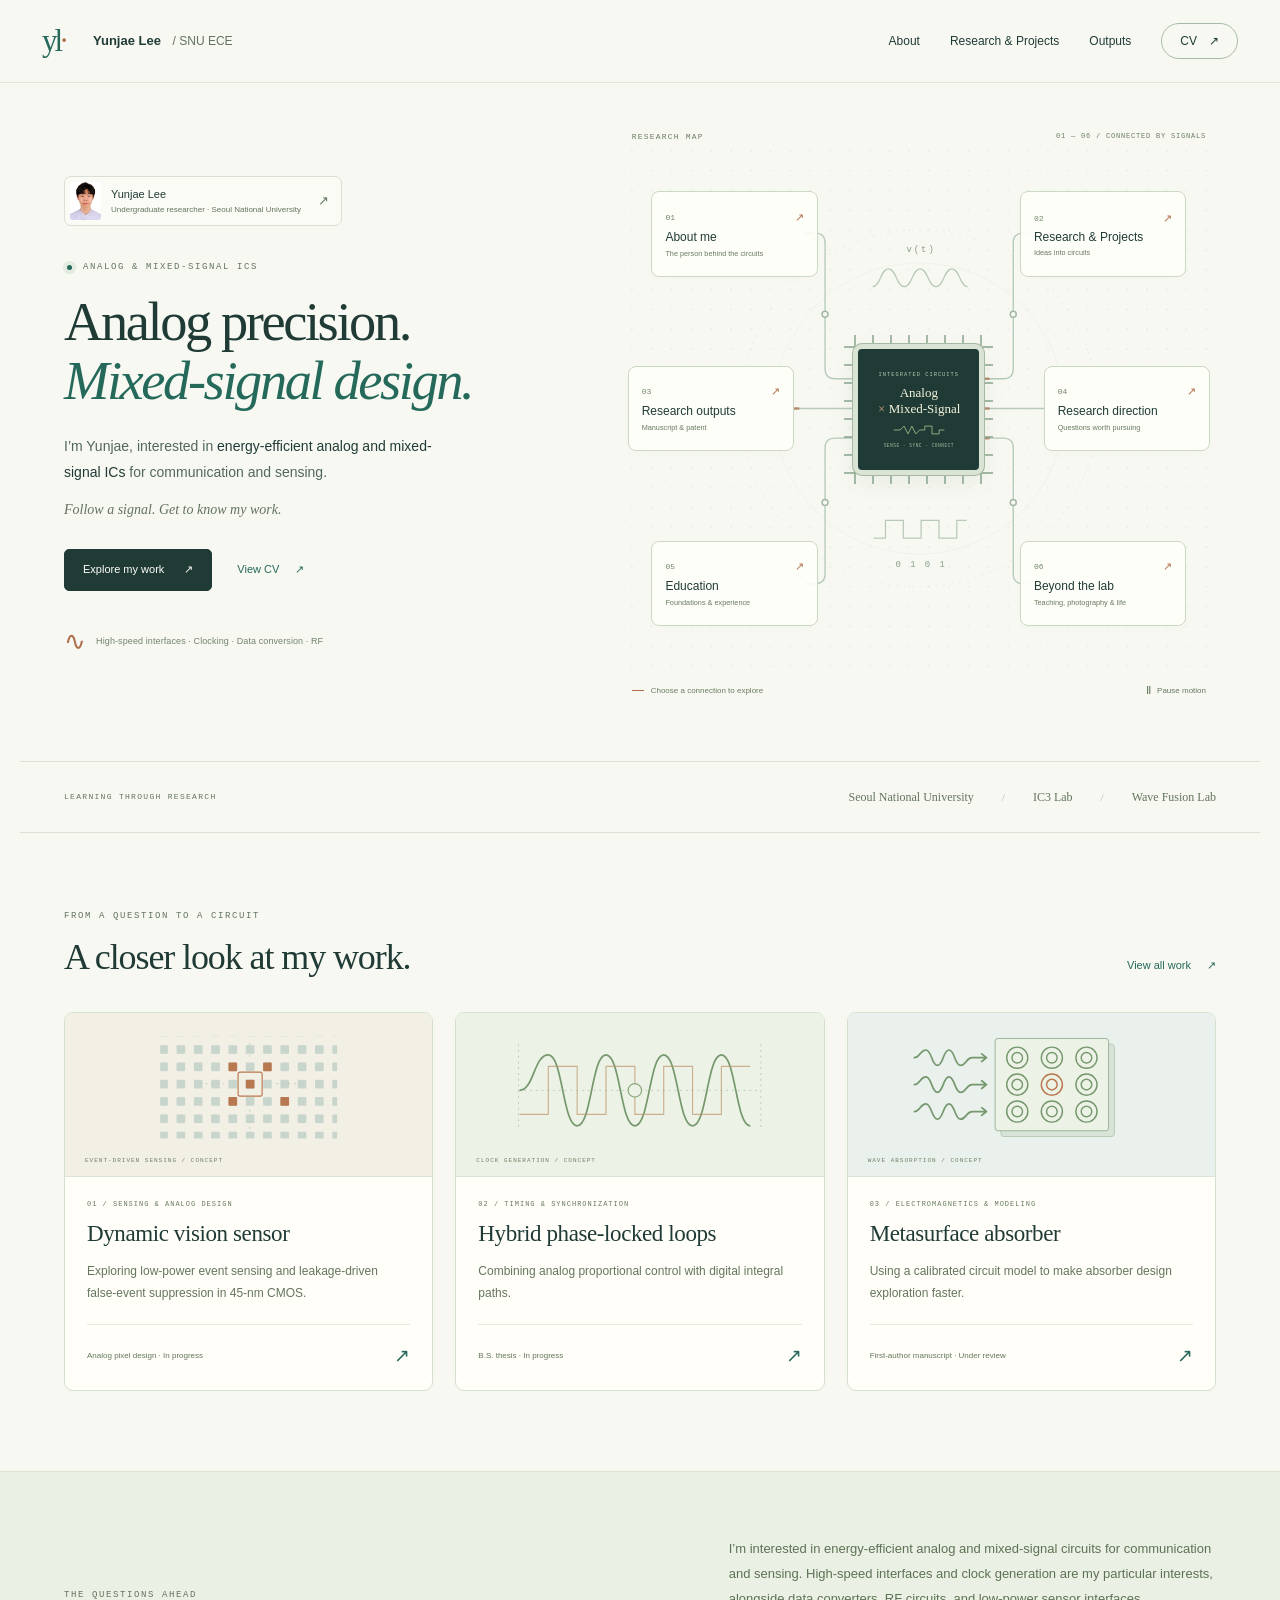
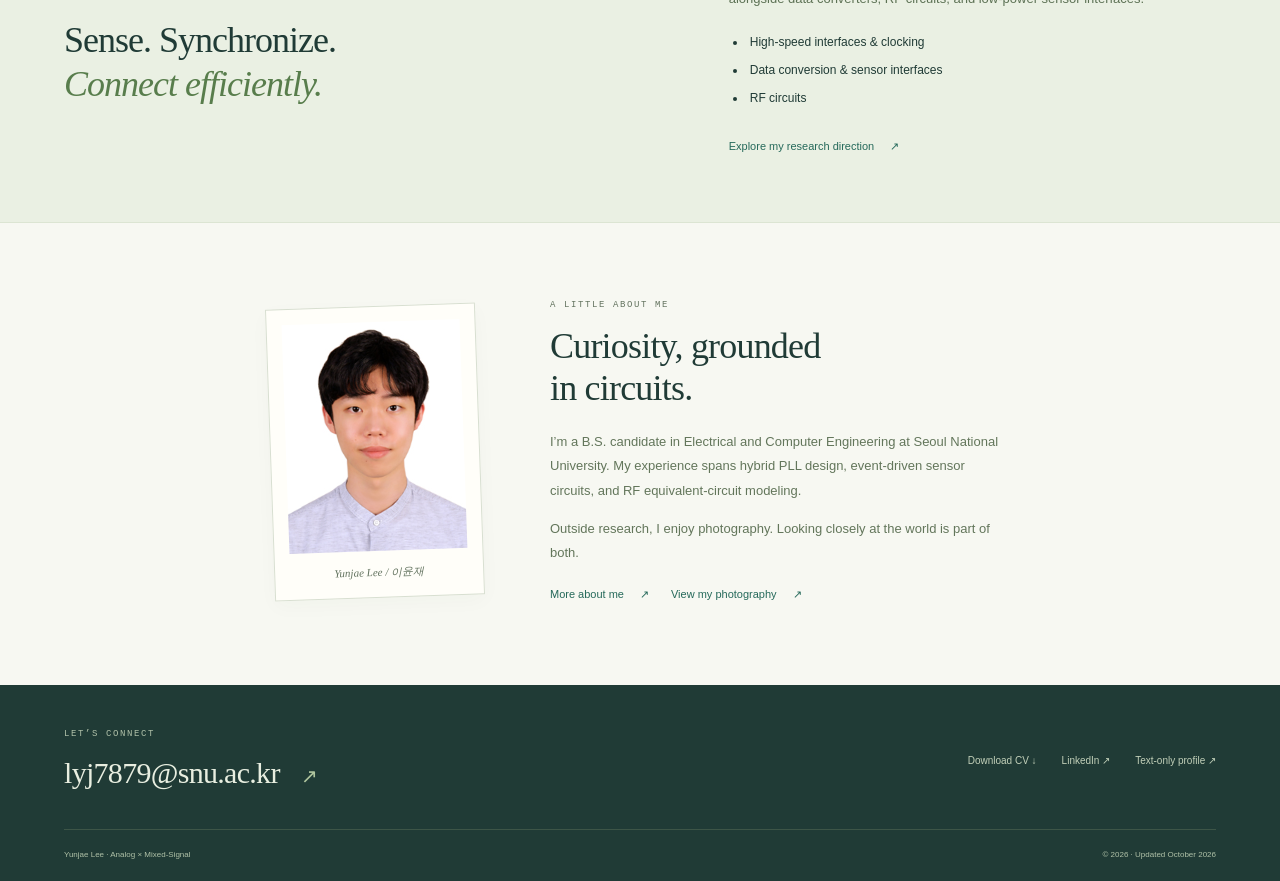
==== index.html @ c76710f8 "Add files via upload" ====
<!doctype html>
<html lang="en"><head><meta charset="utf-8"><meta name="viewport" content="width=device-width, initial-scale=1"><meta name="theme-color" content="#f7f8f2"><meta name="color-scheme" content="light"><title>Yunjae Lee — Analog × Mixed-Signal</title><meta name="description" content="Yunjae Lee, an ECE undergraduate at Seoul National University, is interested in energy-efficient analog and mixed-signal ICs for communication and sensing, with experience in hybrid PLL design, event-driven sensors, and RF modeling."><meta property="og:type" content="website"><meta property="og:title" content="Yunjae Lee — Analog × Mixed-Signal"><meta property="og:description" content="Energy-efficient analog and mixed-signal ICs for communication and sensing. Clocking, high-speed interfaces, data conversion, and RF circuits."><meta property="og:url" content="https://yunjaelee1.github.io/"><meta property="og:image" content="https://yunjaelee1.github.io/assets/yunjae-lee.jpg"><meta property="og:image:alt" content="Portrait of Yunjae Lee"><link rel="icon" href="assets/favicon.svg" type="image/svg+xml"><link rel="stylesheet" href="styles.css"><script src="script.js" defer></script><link rel="stylesheet" href="photography.css"><script src="photography.js" defer></script><link rel="stylesheet" href="research-figures.css"><script src="research-figures.js" defer></script><link rel="canonical" href="https://yunjaelee1.github.io/"></head>
<body><a class="skip-link" href="#main">Skip to content</a><header class="site-header"><div class="header-inner"><a class="identity" href="./" aria-label="Yunjae Lee, homepage"><span class="identity-mark">yl<span>·</span></span><span>Yunjae Lee <span class="identity-affiliation">/ SNU ECE</span></span></a><nav aria-label="Main navigation"><a href="profile.html#about" data-route="about">About</a><a href="profile.html#research" data-route="research" aria-label="Research and Projects"><span class="research-nav-long">Research &amp; Projects</span><span class="research-nav-short" aria-hidden="true">Research</span></a><a href="profile.html#outputs" data-route="outputs">Outputs</a><a class="nav-cv" href="assets/Yunjae_Lee_CV.pdf" target="_blank" rel="noopener">CV <span aria-hidden="true">↗</span></a></nav></div></header>
<main id="main"><section class="hero shell" aria-labelledby="hero-title"><div class="hero-copy"><a class="profile-pill" href="profile.html#about" data-route="about"><img src="assets/yunjae-lee.jpg" alt="" width="34" height="40"><span>Yunjae Lee<span class="pill-subtitle">Undergraduate researcher · Seoul National University</span></span><span class="pill-arrow" aria-hidden="true">↗</span></a><p class="eyebrow"><span class="signal-dot" aria-hidden="true"></span> Analog &amp; Mixed-Signal ICs</p><h1 id="hero-title">Analog precision.<br><em>Mixed-signal design.</em></h1><p class="hero-description">I’m Yunjae, interested in <strong>energy-efficient analog and mixed-signal ICs</strong> for communication and sensing.</p><p class="hero-invitation">Follow a signal. Get to know my work.</p><div class="hero-actions"><a class="button button-primary" href="profile.html#research" data-route="research">Explore my work <span aria-hidden="true">↗</span></a><a class="quiet-link" href="assets/Yunjae_Lee_CV.pdf" target="_blank" rel="noopener">View CV <span aria-hidden="true">↗</span></a></div><div class="hero-footnote"><span class="mini-wave" aria-hidden="true">∿</span><span>High-speed interfaces · Clocking · Data conversion · RF</span></div></div>
<div class="map-column"><div class="map-label"><span>RESEARCH MAP</span><span>01 — 06 / CONNECTED BY SIGNALS</span></div><nav class="signal-map" aria-label="Explore six aspects of my work"><svg class="circuit-traces" viewBox="0 0 600 540" fill="none" aria-hidden="true"><defs><pattern id="dot-grid" width="20" height="20" patternUnits="userSpaceOnUse"><circle cx="10" cy="10" r=".7" fill="#799e91" opacity=".27"/></pattern></defs><rect width="600" height="540" fill="url(#dot-grid)"/><circle class="map-ring" cx="300" cy="270" r="180"/><circle class="map-ring inner-ring" cx="300" cy="270" r="147"/><g class="trace-bases"><path data-trace="about" d="M235 240H215Q205 240 205 230V103Q205 93 195 93H186"/><path data-trace="research" d="M365 240H385Q395 240 395 230V103Q395 93 405 93H414"/><path data-trace="outputs" d="M235 270H173"/><path data-trace="direction" d="M365 270H427"/><path data-trace="education" d="M235 300H215Q205 300 205 310V437Q205 447 195 447H186"/><path data-trace="beyond" d="M365 300H385Q395 300 395 310V437Q395 447 405 447H414"/></g><g class="moving-signals"><path style="--delay:0s" d="M186 93H195Q205 93 205 103V230Q205 240 215 240H235"/><path style="--delay:-1.8s" d="M365 240H385Q395 240 395 230V103Q395 93 405 93H414"/><path style="--delay:-.7s" d="M173 270H235"/><path style="--delay:-2.3s" d="M365 270H427"/><path style="--delay:-3.1s" d="M186 447H195Q205 447 205 437V310Q205 300 215 300H235"/><path style="--delay:-1.2s" d="M365 300H385Q395 300 395 310V437Q395 447 405 447H414"/></g><g class="connection-dots"><circle cx="205" cy="175" r="3"/><circle cx="395" cy="175" r="3"/><circle cx="205" cy="365" r="3"/><circle cx="395" cy="365" r="3"/></g><g class="wave-details"><path d="M253 147C261 147 261 129 269 129S277 147 285 147S293 129 301 129S309 147 317 147S325 129 333 129S341 147 349 147"/><path d="M254 401H266V383H284V401H302V383H320V401H338V383H348"/></g><text class="trace-annotation" x="302" y="112" text-anchor="middle">v(t)</text><text class="trace-annotation" x="302" y="430" text-anchor="middle">0 1 0 1</text></svg><div class="chip" aria-hidden="true"><div class="chip-inner"><span class="chip-small">INTEGRATED CIRCUITS</span><span class="chip-title">Analog<br><i>×</i> Mixed-Signal</span><svg viewBox="0 0 80 16"><path d="M1 8H11L17 2L23 14L29 2L35 14L41 8H49V2H60V14H71V8H79"/></svg><span class="chip-caption">SENSE · SYNC · CONNECT</span></div></div>
<a class="map-node node-about" href="profile.html#about" data-route="about"><span class="node-top"><span>01</span><span aria-hidden="true">↗</span></span><strong>About me</strong><span class="node-description">The person behind the circuits</span></a><a class="map-node node-research" href="profile.html#research" data-route="research"><span class="node-top"><span>02</span><span aria-hidden="true">↗</span></span><strong>Research &amp; Projects</strong><span class="node-description">Ideas into circuits</span></a><a class="map-node node-outputs" href="profile.html#outputs" data-route="outputs"><span class="node-top"><span>03</span><span aria-hidden="true">↗</span></span><strong>Research outputs</strong><span class="node-description">Manuscript &amp; patent</span></a><a class="map-node node-direction" href="profile.html#interests" data-route="direction"><span class="node-top"><span>04</span><span aria-hidden="true">↗</span></span><strong>Research direction</strong><span class="node-description">Questions worth pursuing</span></a><a class="map-node node-education" href="profile.html#background" data-route="education"><span class="node-top"><span>05</span><span aria-hidden="true">↗</span></span><strong>Education</strong><span class="node-description">Foundations &amp; experience</span></a><a class="map-node node-beyond" href="profile.html#photography" data-route="beyond"><span class="node-top"><span>06</span><span aria-hidden="true">↗</span></span><strong>Beyond the lab</strong><span class="node-description">Teaching, photography &amp; life</span></a></nav><div class="map-footer"><span><span class="connection-key" aria-hidden="true"></span> Choose a connection to explore</span><button id="motion-toggle" type="button" aria-pressed="false"><span class="motion-icon" aria-hidden="true">Ⅱ</span><span class="motion-label">Pause motion</span></button></div></div></section>
<div class="journey-strip shell"><span class="eyebrow">Learning through research</span><div><span>Seoul National University</span><span class="journey-divider" aria-hidden="true">/</span><span>IC3 Lab</span><span class="journey-divider" aria-hidden="true">/</span><span>Wave Fusion Lab</span></div></div><section class="work-section shell" id="selected-work" aria-labelledby="work-title"><div class="section-top"><div><p class="eyebrow">From a question to a circuit</p><h2 id="work-title">A closer look at my work.</h2></div><a class="quiet-link" href="profile.html#research" data-route="research">View all work <span aria-hidden="true">↗</span></a></div><div class="project-grid"><a class="project-card card-dvs" href="dvs.html" data-route="dvs"><div class="project-art" aria-hidden="true"><svg viewBox="0 0 300 130"><defs><pattern id="pixel-grid" width="18" height="18" patternUnits="userSpaceOnUse"><rect x="3" y="3" width="9" height="9" rx="1" fill="#c8d5cc"/></pattern></defs><rect x="58" y="12" width="184" height="106" fill="url(#pixel-grid)"/><g fill="#b87850"><rect x="129" y="39" width="9" height="9" rx="1"/><rect x="147" y="57" width="9" height="9" rx="1"/><rect x="129" y="75" width="9" height="9" rx="1"/><rect x="165" y="39" width="9" height="9" rx="1"/><rect x="183" y="75" width="9" height="9" rx="1"/></g><rect x="139" y="49" width="25" height="25" rx="2" class="pixel-highlight"/><path class="art-guide" d="M151 19V35M151 88V110M99 61H124M179 61H209"/></svg><span class="art-caption">EVENT-DRIVEN SENSING / CONCEPT</span></div><div class="project-content"><p class="project-category">01 / Sensing &amp; analog design</p><h3>Dynamic vision sensor</h3><p>Exploring low-power event sensing and leakage-driven false-event suppression in 45-nm CMOS.</p><div class="project-bottom"><span>Analog pixel design · In progress</span><span class="project-arrow" aria-hidden="true">↗</span></div></div></a><a class="project-card card-pll" href="pll.html" data-route="pll"><div class="project-art" aria-hidden="true"><svg viewBox="0 0 300 130"><path class="art-guide" d="M24 68H276M24 20V110M276 20V110"/><path class="art-wave" d="M25 68C40 68 40 31 55 31S70 105 85 105S100 31 115 31S130 105 145 105S160 31 175 31S190 105 205 105S220 31 235 31S250 105 265 105"/><path class="art-digital" d="M25 93H55V43H85V93H115V43H145V93H175V43H205V93H235V43H265"/><circle cx="145" cy="68" r="7" class="art-dot"/></svg><span class="art-caption">CLOCK GENERATION / CONCEPT</span></div><div class="project-content"><p class="project-category">02 / Timing &amp; synchronization</p><h3>Hybrid phase-locked loops</h3><p>Combining analog proportional control with digital integral paths.</p><div class="project-bottom"><span>B.S. thesis · In progress</span><span class="project-arrow" aria-hidden="true">↗</span></div></div></a><a class="project-card card-rf" href="absorber.html" data-route="absorber"><div class="project-art" aria-hidden="true"><svg viewBox="0 0 300 130" focusable="false">
  <rect x="118" y="20" width="118" height="96" rx="3" fill="#d9e4d9" stroke="#b5c8b4"/>
  <rect x="112" y="14" width="118" height="96" rx="3" fill="#edf2e6" stroke="#99b298"/>
  <g fill="none" stroke="#76986e" stroke-width="1.5">
    <g><circle cx="135" cy="34" r="11"/><circle cx="135" cy="34" r="5.5"/></g>
    <g><circle cx="171" cy="34" r="11"/><circle cx="171" cy="34" r="5.5"/></g>
    <g><circle cx="207" cy="34" r="11"/><circle cx="207" cy="34" r="5.5"/></g>
    <g><circle cx="135" cy="62" r="11"/><circle cx="135" cy="62" r="5.5"/></g>
    <g stroke="#b87850"><circle cx="171" cy="62" r="11"/><circle cx="171" cy="62" r="5.5"/></g>
    <g><circle cx="207" cy="62" r="11"/><circle cx="207" cy="62" r="5.5"/></g>
    <g><circle cx="135" cy="90" r="11"/><circle cx="135" cy="90" r="5.5"/></g>
    <g><circle cx="171" cy="90" r="11"/><circle cx="171" cy="90" r="5.5"/></g>
    <g><circle cx="207" cy="90" r="11"/><circle cx="207" cy="90" r="5.5"/></g>
  </g>
  <g fill="none" stroke="#76986e" stroke-width="1.8" stroke-linecap="round" stroke-linejoin="round">
    <path d="M28 34C34 34 34 26 40 26S46 42 52 42S58 26 64 26S70 42 76 42S82 34 88 34H103M98 30L103 34L98 38"/>
    <path d="M28 62C34 62 34 54 40 54S46 70 52 70S58 54 64 54S70 70 76 70S82 62 88 62H103M98 58L103 62L98 66"/>
    <path d="M28 90C34 90 34 82 40 82S46 98 52 98S58 82 64 82S70 98 76 98S82 90 88 90H103M98 86L103 90L98 94"/>
  </g>
</svg><span class="art-caption">WAVE ABSORPTION / CONCEPT</span></div><div class="project-content"><p class="project-category">03 / Electromagnetics &amp; modeling</p><h3>Metasurface absorber</h3><p>Using a calibrated circuit model to make absorber design exploration faster.</p><div class="project-bottom"><span>First-author manuscript · Under review</span><span class="project-arrow" aria-hidden="true">↗</span></div></div></a></div></section><section class="direction-section" aria-labelledby="direction-heading"><div class="shell direction-layout"><div><p class="eyebrow">The questions ahead</p><h2 id="direction-heading">Sense. Synchronize.<br><em>Connect efficiently.</em></h2></div><div class="direction-copy"><p>I’m interested in energy-efficient analog and mixed-signal circuits for communication and sensing. High-speed interfaces and clock generation are my particular interests, alongside data converters, RF circuits, and low-power sensor interfaces.</p><ul class="interest-themes"><li>High-speed interfaces &amp; clocking</li><li>Data conversion &amp; sensor interfaces</li><li>RF circuits</li></ul><a class="quiet-link" href="profile.html#interests" data-route="direction">Explore my research direction <span aria-hidden="true">↗</span></a></div></div></section>
<section class="about-preview shell" aria-labelledby="about-preview-heading"><div class="portrait-frame"><img src="assets/yunjae-lee.jpg" alt="Yunjae Lee" width="234" height="301" loading="lazy"><span>Yunjae Lee / 이윤재</span></div><div class="about-preview-copy"><p class="eyebrow">A little about me</p><h2 id="about-preview-heading">Curiosity, grounded<br>in circuits.</h2><p>I’m a B.S. candidate in Electrical and Computer Engineering at Seoul National University. My experience spans hybrid PLL design, event-driven sensor circuits, and RF equivalent-circuit modeling.</p><p>Outside research, I enjoy photography. Looking closely at the world is part of both.</p><a class="quiet-link" href="profile.html#about" data-route="about">More about me <span aria-hidden="true">↗</span></a><a class="quiet-link photography-invitation" href="profile.html#photography" data-route="beyond">View my photography <span aria-hidden="true">↗</span></a></div></section></main>
<footer class="site-footer"><div class="shell"><div class="footer-top"><div><p class="eyebrow">Let’s connect</p><a class="contact-email" href="mailto:lyj7879@snu.ac.kr">lyj7879@snu.ac.kr <span aria-hidden="true">↗</span></a></div><div class="footer-links"><a href="assets/Yunjae_Lee_CV.pdf" download="Yunjae_Lee_CV.pdf">Download CV ↓</a><a href="https://www.linkedin.com/in/yunjae-lee-6356b92a6" target="_blank" rel="noopener noreferrer">LinkedIn ↗</a><a href="profile.html">Text-only profile ↗</a></div></div><div class="footer-bottom"><span>Yunjae Lee · Analog × Mixed-Signal</span><span>© 2026 · Updated October 2026</span></div></div></footer>
<dialog id="detail-dialog" aria-labelledby="detail-title"><div class="dialog-topbar"><div class="dialog-navigation"><button type="button" class="back-to-previous" id="back-to-previous" hidden>← Back to previous view</button><button type="button" class="back-to-map" id="back-to-map">↖ &nbsp; Back to the signal map</button></div><button class="close-dialog" id="close-dialog" type="button" aria-label="Close details">×</button></div><div class="dialog-scroll"><div class="dialog-heading"><p id="detail-eyebrow" class="eyebrow"></p><h2 id="detail-title"></h2></div><div id="detail-body"></div><div class="dialog-bottom"><span>KEEP EXPLORING</span><a href="profile.html#about" data-route="about">About</a><a href="profile.html#research" data-route="research">Research &amp; Projects</a><a href="profile.html#outputs" data-route="outputs">Outputs</a><a href="assets/Yunjae_Lee_CV.pdf" target="_blank" rel="noopener">CV ↗</a></div></div></dialog>
<template id="content-about" data-title="The person behind the circuits." data-eyebrow="01 / About me"><div class="bio-layout"><img class="bio-photo" src="assets/yunjae-lee.jpg" width="234" height="301" alt="Yunjae Lee"><div><h3>Yunjae Lee <span class="korean-name" lang="ko">이윤재</span></h3><p class="lead">B.S. Candidate · Electrical and Computer Engineering<br>Seoul National University</p><p>Energy-efficient analog and mixed-signal integrated circuits for communication and sensing.</p></div></div>
          <p>I am an undergraduate student in Electrical and Computer Engineering at <strong>Seoul National University</strong>. My research interests lie in <strong>energy-efficient analog and mixed-signal integrated circuits for communication and sensing</strong>.</p>
          <p>I am currently studying high-speed interface circuits in the <strong>IC3 Lab</strong>, advised by Prof. Wooseok Choi. I am also designing an event-driven vision sensor pixel with the goal of low-power analog sensing.</p>
          <p>Previously, I worked with Prof. Jungsuek Oh in the <strong>Wave Fusion Lab</strong> on equivalent-circuit modeling and experimental characterization of RF metasurface absorbers.</p>
          <p>I am particularly interested in <strong>high-speed interfaces and clock generation</strong>, with broader interests in data converters, RF circuits, and low-power sensor interfaces.</p>
        <h3>My toolkit</h3><div class="tool-tags"><span>Cadence Virtuoso</span><span>ADS</span><span>Ansys HFSS</span><span>KiCad</span><span>MATLAB</span><span>Python</span><span>Verilog</span><span>C / C++</span><span>Xilinx Vivado</span><span>LaTeX</span><span>Vector Network Analyzer</span></div><h3>Contact</h3><p><a href="mailto:lyj7879@snu.ac.kr">lyj7879@snu.ac.kr ↗</a> · <a href="https://www.linkedin.com/in/yunjae-lee-6356b92a6" target="_blank" rel="noopener noreferrer">LinkedIn ↗</a> · <a href="assets/Yunjae_Lee_CV.pdf" download="Yunjae_Lee_CV.pdf">Download CV ↓</a></p></template>
<template id="content-research" data-title="Research &amp; Projects" data-eyebrow="02 / Research &amp; Projects"><p class="lead">My research interests center on energy-efficient analog and mixed-signal integrated circuits for communication and sensing, including high-speed interfaces, clock generation, data conversion, and RF circuits.</p>
        

        <article class="research-item absorber-summary-item">
  <a class="absorber-summary-link" href="dvs.html" data-route="dvs" aria-label="View the Dynamic vision sensor pixel project details">
    <div class="item-overline"><span>Event-driven sensing</span><span class="item-date">Jul 2026–present</span></div>
    <h3>Dynamic vision sensor pixel</h3>
    <p class="item-context">Analog circuit design · 45-nm CMOS</p>
    <p><strong>Work:</strong> Developing a DVS pixel for low-power sensing, targeting 1 V operation and detection of 20% photocurrent changes.</p>
    <p><strong>Core idea:</strong> Explore reset control to suppress leakage-driven false events while balancing sensitivity, noise rejection, and power consumption.</p>
    <p><strong>Status:</strong> Circuit design and validation are in progress.</p>
    <span class="absorber-summary-cta">View project details <span aria-hidden="true">↗</span></span>
  </a>
</article>

        <article class="research-item absorber-summary-item">
          <a class="absorber-summary-link" href="pll.html" data-route="pll" aria-label="View the Hybrid phase-locked loops project details">
            <div class="item-overline"><span>Clock generation · IC3 Lab</span><span class="item-date">Jan 2026–present</span></div>
            <h3>Hybrid phase-locked loops</h3>
            <p class="item-context">B.S. thesis research · Advisor: Prof. Wooseok Choi</p>
            <p><strong>Work:</strong> Implementing and analyzing a published hybrid PLL architecture through behavioral modeling and Cadence circuit design.</p>
            <p><strong>Core idea:</strong> Combine a linear proportional path with digital integral and double-integral control to study bandwidth tracking and the trade-off between tuning range and frequency resolution.</p>
            <p><strong>Result:</strong> Behavioral simulations showed lock acquisition and more consistent loop response with bandwidth tracking.</p>
            <span class="absorber-summary-cta">View project details <span aria-hidden="true">↗</span></span>
          </a>
        </article>

        <article class="research-item absorber-summary-item">
<a class="absorber-summary-link" href="amplifier.html" data-route="amplifier" aria-label="View the Wideband Amplifier Design project details">
<div class="item-overline"><span>RF circuits · Amplifier design</span><span class="item-date">Oct–Dec 2025</span></div>
<h3>Wideband Amplifier Design</h3><p class="item-context">Team course project · Microwave Engineering</p>
<p><strong>Work:</strong> Co-designed a wideband PCB amplifier in ADS.</p><p><strong>Core idea:</strong> Tune double-stub matching networks and evaluate the PCB layout through EM-based circuit simulation.</p><p><strong>Result:</strong> The final presentation reports an EM-simulated operating band of 1.6–6.3 GHz.</p>
<span class="absorber-summary-cta">View project details <span aria-hidden="true">↗</span></span>
</a></article>

        <article class="research-item absorber-summary-item">
          <a class="absorber-summary-link" href="absorber.html" data-route="absorber" aria-label="View the Wideband Metasurface Absorber project details">
            <div class="item-overline"><span>RF modeling · Wave Fusion Lab</span><span class="item-date">Jan–Dec 2025</span></div>
            <h3>Wideband Metasurface Absorber</h3>
            <p class="item-context">Research internship · Advisor: Prof. Jungsuek Oh</p>
            <p><strong>Work:</strong> Developed an equivalent-circuit-assisted design method for a screen-printed wideband absorber.</p>
            <p><strong>Core idea:</strong> Use an Equivalent Circuit Model (ECM) calibrated with full-wave simulations to explore resonances and impedance matching through fast circuit evaluations.</p>
            <p><strong>Result:</strong> A 3-mm prototype showed estimated absorptivity above 90% over 7.75–16.07 GHz at normal incidence.</p>
            <span class="absorber-summary-cta">View project details <span aria-hidden="true">↗</span></span>
          </a>
        </article>

        <article class="research-item absorber-summary-item">
  <a class="absorber-summary-link" href="fpga-clock.html" data-route="fpga-clock" aria-label="View the FPGA Digital Clock project details">
    <div class="item-overline"><span>Digital systems · FPGA design</span><span class="item-date">Dec 2024</span></div>
    <h3>FPGA Digital Clock</h3>
    <p class="item-context">Team course project · Logic Design and Laboratory</p>
    <p><strong>Work:</strong> Co-developed a multifunction digital clock in Verilog on a Basys 3 FPGA.</p>
    <p><strong>Core idea:</strong> Integrate timing, setting, stopwatch, and alarm-game modules through mode control and a shared multiplexed display.</p>
    <p><strong>Result:</strong> Completed timekeeping, time/alarm setting, a centisecond stopwatch, and an LED game for dismissing the alarm.</p>
    <span class="absorber-summary-cta">View project details <span aria-hidden="true">↗</span></span>
  </a>
</article>

<article class="research-item research-item-last absorber-summary-item">
<a class="absorber-summary-link" href="monitor.html" data-route="monitor" aria-label="View the Analog Discomfort-Index Monitor project details">
<div class="item-overline"><span>Analog circuits · PCB design</span><span class="item-date">Mar–Jun 2024</span></div>
<h3>Analog Discomfort-Index Monitor</h3><p class="item-context">Team course project · Basic Circuit Theory and Laboratory</p>
<p><strong>Work:</strong> Contributed custom footprints and PCB layout to a team analog discomfort-index system.</p><p><strong>Core idea:</strong> Combine log/antilog multiplication, op-amp summation, and comparator thresholds for fan control.</p><p><strong>Result:</strong> Intermediate LTspice results showed stepped control outputs; an initial PCB layout and 3D model were completed.</p>
<span class="absorber-summary-cta">View project details <span aria-hidden="true">↗</span></span>
</a></article>
      </template>
<template id="content-outputs" data-title="Research, documented." data-eyebrow="03 / Research outputs"><p class="lead">A manuscript under review and a granted patent.</p>
        
        <article class="output-item">
          <div class="output-meta"><span class="small-label">Manuscript</span><span class="status-label">Under review</span></div>
          <h3>Equivalent-Circuit-Assisted Design of a Screen-Printed Wideband Metasurface Absorber</h3>
          <p class="authors"><strong>Yunjae Lee</strong>, Minchul Kim, Uichan Park, Taeyeong Yoon, and Jungsuek Oh</p>
          <p class="venue">Under review at <em>IEEE Access</em>.</p>
        </article>
        <article class="output-item output-item-last">
          <div class="output-meta"><span class="small-label">Patent</span><span class="patent-date">Granted Jun 7, 2021</span></div>
          <h3>Pedestrian Safety System on the Crosswalk</h3>
          <p class="authors">Jaehoon Shin, <strong>Yunjae Lee</strong>, Yuncheol Shin, Wonjun Kang, and Daegi Cho</p>
          <p class="venue">Republic of Korea Patent No. 10-2263981</p>
        </article>
      </template>
<template id="content-direction" data-title="Circuits for communication and sensing." data-eyebrow="04 / Research interests">
  <p class="lead">I am interested in energy-efficient analog and mixed-signal integrated circuits that acquire, convert, and communicate information.</p>
  <div class="direction-item"><span>01</span><div><h3>High-speed interfaces &amp; clocking</h3><p>I am particularly interested in high-speed wireline and optical interfaces, along with clock and frequency generation circuits such as PLLs. My hybrid PLL project complements my interface studies through experience with analog and digital control paths, bandwidth scaling, and frequency-control trade-offs.</p><a href="pll.html" data-route="pll">Related experience: hybrid PLL design ↗</a></div></div>
  <div class="direction-item"><span>02</span><div><h3>Data conversion &amp; sensor interfaces</h3><p>I would like to explore energy-efficient analog-to-digital converters (ADCs) and sensor interfaces. My current DVS pixel project focuses on low noise, a low contrast threshold, leakage-driven false-event suppression, and in-pixel event storage.</p><a href="dvs.html" data-route="dvs">Related experience: event-driven sensor design ↗</a></div></div>
  <div class="direction-item"><span>03</span><div><h3>RF circuits</h3><p>I am interested in RF integrated circuits for communication and sensing. My previous work in metasurface equivalent-circuit modeling and experimental characterization, together with a wideband amplifier course project, motivates this interest.</p><a href="profile.html#research" data-route="rf">Related experience: RF modeling &amp; amplifier design ↗</a></div></div>
  <p>I am also interested in exploring these circuit techniques for energy-constrained wearable systems.</p>
</template>
<template id="content-education" data-title="Foundations for what comes next." data-eyebrow="05 / Education &amp; experience"><article class="education-entry"><p class="eyebrow">Mar 2021–present</p><h3>Seoul National University</h3><p>B.S. Candidate in Electrical and Computer Engineering</p><div class="education-metric"><div class="gpa-primary"><span>Cumulative GPA</span><strong>3.83 <small>/ 4.0</small></strong></div><div class="gpa-secondary"><span>Major GPA</span><strong>3.89 <small>/ 4.0</small></strong></div></div><p class="muted">Mandatory military service: March 2022–September 2023.</p><h4>Selected coursework</h4><ul class="coursework-list"><li>Analog Integrated Circuits <span class="course-result">— A+</span><small class="course-instructor">Prof. Jaehyouk Choi</small></li><li>Design Project for Electrical Devices &amp; Systems <span class="course-result">— A+</span><small class="course-instructor">Prof. Wooseok Choi</small></li><li>Microwave Engineering <span class="course-result">— A</span><small class="course-instructor">Prof. Wooyeol Choi</small></li><li>Digital Integrated Circuits <span class="course-result">— In progress</span><small class="course-instructor">Prof. Jaejoon Kim</small></li><li>Fundamentals of Digital Signal Processing <span class="course-result">— A</span><small class="course-instructor">Prof. Namik Cho</small></li><li>Digital System Design and Laboratory <span class="course-result">— In progress</span><small class="course-instructor">Prof. Wooseok Choi</small></li></ul></article><article class="education-entry"><p class="eyebrow">Mar 2018–Jan 2021</p><h3>Incheon Academy of Science and Arts</h3><p>High School for Gifted Students in STEM</p></article><h3>Research experience</h3><div class="timeline-row"><span>2026–present</span><div><strong>IC3 Lab · Seoul National University</strong><p>Research intern, advised by Prof. Wooseok Choi. Mixed-signal ICs, high-speed interfaces, and PLLs.</p></div></div><div class="timeline-row"><span>2025</span><div><strong>Wave Fusion Lab · Seoul National University</strong><p>Research intern, advised by Prof. Jungsuek Oh. Equivalent-circuit modeling, RF characterization, and an industry-collaborative project with Samsung Electronics.</p></div></div><a class="quiet-link" href="assets/Yunjae_Lee_CV.pdf" target="_blank" rel="noopener">View full CV ↗</a></template>
<template id="content-beyond" data-title="Beyond the circuit." data-eyebrow="06 / Teaching, community &amp; interests"><p class="lead">Teaching, selected honors, and photography outside research.</p><h3>Teaching</h3><div class="timeline-row"><span>Fall 2026</span><div><strong>Undergraduate TA · Analog Electronic Circuits</strong><p>Seoul National University. Supporting students with questions and circuit concepts during and outside class.</p></div></div><div class="timeline-row"><span>Spring 2024</span><div><strong>Laboratory TA · Basic Circuit Theory and Laboratory</strong><p>Seoul National University. Guided laboratory equipment use and helped with experiments and troubleshooting.</p></div></div><div class="timeline-row"><span>2023–24</span><div><strong>Guest Instructor · Data Analysis with Python</strong><p>One-day introductory lectures for high school students at multiple schools.</p></div></div><h3>Selected honors</h3><ul class="dated-list honors-list">
            <li><span class="list-date">2026</span><div><strong>IPESK Next-Generation Engineer</strong><span>Institute for Promotion of Engineering and Science of Korea</span></div></li>
            <li><span class="list-date">2025</span><div><strong>Future Talent Internship Scholarship</strong><span>Department of Electrical and Computer Engineering, SNU</span></div></li>
            <li><span class="list-date">2024</span><div><strong>Silver Award, Creative Design Fair</strong><span>College of Engineering, SNU · AI-Based Smart IP Camera team project</span></div></li>
            <li><span class="list-date">2021,<br>2024–26</span><div><strong>National Scholarship for Science and Engineering</strong><span>Korea Student Aid Foundation · Four-year full-tuition scholarship</span></div></li>
            <li><span class="list-date">2020</span><div><strong>Korea Talent Award</strong><span>Minister of Education, Republic of Korea</span></div></li>
            <li><span class="list-date">2019</span><div><strong>Bronze Award, Samsung Humantech Paper Award</strong><span>Research on crosswalk lighting for nighttime pedestrian safety</span></div></li>
          </ul><div class="outside-note"><p class="eyebrow">Outside the lab</p><h3>A different way of looking.</h3><div class="photography-personal-intro"><p>I enjoy photography. I was a member of Young-Sang, SNU’s photography club, from 2021 to 2024 and served as a team leader in 2024, coordinating group photography projects.</p><img class="photographer-portrait" src="assets/yunjae-with-camera.png" width="768" height="960" alt="Yunjae Lee holding a camera on a wooded path." loading="lazy" decoding="async"></div><section class="photography-gallery" aria-label="Photographs by Yunjae Lee">
<p class="photo-intro">A few photographs I’ve taken: quiet landscapes, changing light, and small moments. Select a photograph to take a closer look.</p>
<div class="photo-grid"><a class="photo-link" href="assets/photography/mountain-meadow.jpg" data-photo="mountain-meadow" data-photo-title="Open country" target="_blank" rel="noopener" aria-label="Enlarge photograph: Open country"><img src="assets/photography/mountain-meadow.jpg" alt="A bright-green meadow below rugged mountains with patches of snow." width="640" height="960" loading="lazy" decoding="async"></a><a class="photo-link" href="assets/photography/mountain-path.jpg" data-photo="mountain-path" data-photo-title="The long way" target="_blank" rel="noopener" aria-label="Enlarge photograph: The long way"><img src="assets/photography/mountain-path.jpg" alt="A winding footpath leading through grassland toward snow-covered mountains." width="640" height="960" loading="lazy" decoding="async"></a><a class="photo-link" href="assets/photography/rocky-trail.jpg" data-photo="rocky-trail" data-photo-title="On the path" target="_blank" rel="noopener" aria-label="Enlarge photograph: On the path"><img src="assets/photography/rocky-trail.jpg" alt="Two people walking along a winding path toward large rock formations." width="640" height="960" loading="lazy" decoding="async"></a><a class="photo-link" href="assets/photography/lake-tree.jpg" data-photo="lake-tree" data-photo-title="Still water" target="_blank" rel="noopener" aria-label="Enlarge photograph: Still water"><img src="assets/photography/lake-tree.jpg" alt="A lone tree standing in a blue lake, with distant mountains beneath a pale sky." width="640" height="960" loading="lazy" decoding="async"></a><a class="photo-link" href="assets/photography/sea-turtle.jpg" data-photo="sea-turtle" data-photo-title="Beneath the surface" target="_blank" rel="noopener" aria-label="Enlarge photograph: Beneath the surface"><img src="assets/photography/sea-turtle.jpg" alt="A sea turtle swimming through deep-blue water beneath a column of bright bubbles." width="640" height="960" loading="lazy" decoding="async"></a><a class="photo-link" href="assets/photography/ocean-wake.jpg" data-photo="ocean-wake" data-photo-title="Across the blue" target="_blank" rel="noopener" aria-label="Enlarge photograph: Across the blue"><img src="assets/photography/ocean-wake.jpg" alt="A small motorboat leaving a white wake across deep-blue ocean water." width="640" height="960" loading="lazy" decoding="async"></a></div>
<details class="photo-more"><summary><span class="when-closed">View 3 more photographs</span><span class="when-open">Show fewer photographs</span></summary><div class="photo-grid"><a class="photo-link" href="assets/photography/quiet-pause.jpg" data-photo="quiet-pause" data-photo-title="A quiet pause" target="_blank" rel="noopener" aria-label="Enlarge photograph: A quiet pause"><img src="assets/photography/quiet-pause.jpg" alt="Two people sitting together on a rock beside a shallow pool in a grassy landscape." width="640" height="960" loading="lazy" decoding="async"></a><a class="photo-link" href="assets/photography/green-fields.jpg" data-photo="green-fields" data-photo-title="Between the fields" target="_blank" rel="noopener" aria-label="Enlarge photograph: Between the fields"><img src="assets/photography/green-fields.jpg" alt="A small figure walking between layered green fields beneath a muted sky." width="640" height="960" loading="lazy" decoding="async"></a><a class="photo-link" href="assets/photography/forest-caravan.jpg" data-photo="forest-caravan" data-photo-title="A quiet clearing" target="_blank" rel="noopener" aria-label="Enlarge photograph: A quiet clearing"><img src="assets/photography/forest-caravan.jpg" alt="A small mint-green caravan at the end of a path between tall, dark trees." width="640" height="960" loading="lazy" decoding="async"></a></div></details>
<p class="photo-credit">9 photographs · All photographs by Yunjae Lee.</p>
</section><p>I also volunteer with Haeyul Law Firm’s Youth Volunteer Group, beginning in April 2026.</p></div></template>
<template id="content-pll" data-title="Hybrid phase-locked loops" data-eyebrow="Research &amp; Projects / Project detail"><article class="research-item absorber-project-detail">
  <div class="item-overline"><span>Clock generation · IC3 Lab</span><span class="item-date">Jan 2026–present</span></div>
  <p class="item-context">B.S. thesis research · Advisor: Prof. Wooseok Choi</p>
  <p>I am implementing and analyzing a highly digital PLL to understand how analog phase correction and digital frequency control work together. The project combines behavioral loop analysis with Cadence implementation of mixed-signal building blocks.</p>
  <p class="case-study-note">This project builds on the architecture of <a href="https://doi.org/10.1109/JSSC.2011.2157259">Yin et al. (IEEE JSSC, 2011)</a>. The diagram below illustrates its proportional and integral control paths; the Cadence schematics show my project implementation.</p>
  <aside class="absorber-insight" aria-label="Core PLL architecture idea">
    <h4>Separate fast phase correction from fine frequency control</h4>
    <p>A linear proportional path avoids TDC quantization in the fast control path. Digital integral control supplies fine frequency correction, while a slower double-integral path provides coarse tuning so the fine path can operate over a smaller range.</p>
  </aside>
  <div class="absorber-figures case-study-figures-wide pll-architecture"><figure class="absorber-figure">
  <a class="absorber-figure-link" href="assets/pll/architecture.png" aria-label="Enlarge linear and digital control paths" aria-haspopup="dialog">
    <img src="assets/pll/architecture.png" width="1407" height="492" alt="Reference architecture with a PFD, a linear proportional path, a BBPD-based digital integral path, PDAC, IDAC, oscillator, and feedback divider." loading="lazy" decoding="async">
    <span class="absorber-figure-open">Enlarge image ⤢</span>
  </a>
  <figcaption><strong>Linear and digital control paths</strong><span>The proportional path uses PFD pulse widths directly, while the BBPD and accumulator form the digital integral path.</span></figcaption>
</figure></div>
  <h4>Keep the loop response consistent as frequency changes</h4>
  <p><strong>Bandwidth tracking:</strong> Scale the proportional-path gain with reference frequency to keep the ratio of loop bandwidth to reference frequency approximately constant.</p>
  <p><strong>Quantization-error tracking:</strong> Scale the integral-path frequency step with output frequency to reduce phase-error fluctuations at lower operating frequencies while retaining tuning range at higher frequencies.</p>
  <details class="research-details" open>
    <summary>From control paths to circuit blocks <span class="expand-icon" aria-hidden="true">+</span></summary>
    <div class="details-body">
      <div class="absorber-figures case-study-figures-wide"><figure class="absorber-figure">
  <a class="absorber-figure-link" href="assets/pll/bbpd-schematic.jpeg" aria-label="Enlarge bang-bang phase detection" aria-haspopup="dialog">
    <img src="assets/pll/bbpd-schematic.jpeg" width="1065" height="536" alt="Cadence transistor schematic of the bang-bang phase detector, with UP and DOWN inputs and complementary outputs." loading="lazy" decoding="async">
    <span class="absorber-figure-open">Enlarge image ⤢</span>
  </a>
  <figcaption><strong>Bang-bang phase detection</strong><span>The BBPD detects the sign of phase error. Its output drives a 14-bit accumulator, updated once every four decisions to reduce the effective integral gain.</span></figcaption>
</figure></div>
      <div class="absorber-figures pll-circuit-figures"><figure class="absorber-figure">
  <a class="absorber-figure-link" href="assets/pll/digital-control.jpeg" aria-label="Enlarge digital control circuitry" aria-haspopup="dialog">
    <img src="assets/pll/digital-control.jpeg" width="662" height="537" alt="Cadence digital logic schematic included in the project’s DSM-DAC implementation." loading="lazy" decoding="async">
    <span class="absorber-figure-open">Enlarge image ⤢</span>
  </a>
  <figcaption><strong>Digital control circuitry</strong><span>The DSM-DAC chain uses a second-order modulator to convert a 13-bit word into a 4-bit noise-shaped output, followed by a thermometer decoder and 15 unit-current cells.</span></figcaption>
</figure><figure class="absorber-figure">
  <a class="absorber-figure-link" href="assets/pll/oscillator-control.png" aria-label="Enlarge oscillator-current control" aria-haspopup="dialog">
    <img src="assets/pll/oscillator-control.png" width="762" height="643" alt="Cadence schematic connecting proportional and integral current control to the current-controlled oscillator supply." loading="lazy" decoding="async">
    <span class="absorber-figure-open">Enlarge image ⤢</span>
  </a>
  <figcaption><strong>Oscillator-current control</strong><span>The PDAC and IDAC control the current supplied to the CCO. The oscillator design uses a three-stage pseudo-differential ring with transmission-gate coupling.</span></figcaption>
</figure></div>
      <p><strong>Switched-RC filtering:</strong> A low-pass filter smooths the DSM-DAC output. Gating a clock with its delayed version creates a nearly fixed pulse width, making the switch duty cycle—and therefore the effective resistance and filter bandwidth—track clock frequency.</p>
    </div>
  </details>
  <aside class="absorber-insight" aria-label="Behavioral simulation observations">
    <h4>What the behavioral simulations showed</h4>
    <p>The loop acquired frequency and phase lock. With bandwidth tracking, settling behavior remained more consistent as reference frequency changed. Scaling the frequency step reduced phase-error fluctuations at lower output frequencies. These are qualitative behavioral-model observations.</p>
  </aside>
  <p><strong>What I learned:</strong> How phase detection, loop gain, oscillator tuning range, and DAC resolution interact—and how to translate an architectural idea into circuit-level building blocks.</p>
  <p class="absorber-source"><strong>Architecture reference:</strong> W. Yin, R. Inti, A. Elshazly, B. Young, and P. K. Hanumolu, “A 0.7-to-3.5 GHz 0.6-to-2.8 mW Highly Digital Phase-Locked Loop With Bandwidth Tracking,” <em>IEEE Journal of Solid-State Circuits</em>, vol. 46, no. 8, pp. 1870–1880, 2011. <a href="https://doi.org/10.1109/JSSC.2011.2157259">DOI: 10.1109/JSSC.2011.2157259</a>.</p>
</article><a class="quiet-link" href="profile.html#research" data-route="research">← Back to Research &amp; Projects</a></template>
<template id="content-dvs" data-title="Dynamic vision sensor pixel" data-eyebrow="Research &amp; Projects / Project detail"><article class="research-item absorber-project-detail">
  <div class="item-overline"><span>Event-driven sensing</span><span class="item-date">Jul 2026–present</span></div>
  <p class="item-context">Analog circuit design · 45-nm CMOS</p>
  <p>Designing a low-power 45-nm CMOS DVS pixel in Cadence Virtuoso, targeting low noise, a low contrast threshold, and in-pixel event storage. Developing a dedicated circuit block to suppress charge injection and mitigate unintended pixel behavior.</p>
  <h4>What is a DVS pixel?</h4>
  <p>A dynamic vision sensor (DVS) pixel detects changes in light intensity and represents them as ON/OFF events. A logarithmic photoreceptor and differencing circuit sense relative changes, while comparators determine when to generate an event. This event-driven approach can reduce redundant sensing and data transfer.</p>
  <h4>Design goals</h4>
  <p>I am developing a low-power analog sensing circuit to detect small photocurrent changes while rejecting noise and leakage-driven false events. The design targets are listed below.</p>
  <table class="case-study-table" aria-label="DVS pixel design targets">
    <thead><tr><th scope="col">Parameter</th><th scope="col">Design target</th></tr></thead>
    <tbody>
      <tr><th scope="row">Supply voltage, V<sub>DD</sub></th><td>1 V</td></tr>
      <tr><th scope="row">Clock frequency</th><td>300 MHz</td></tr>
      <tr><th scope="row">Noise-frequency tolerance</th><td>Up to 100 kHz</td></tr>
      <tr><th scope="row">Relative photocurrent change</th><td>20%</td></tr>
    </tbody>
  </table>
  <h4>Circuit design</h4>
  <p>I am developing the photoreceptor, differencing stage, ON/OFF comparators, and local event storage in Cadence Virtuoso. The current focus is balancing sensitivity, noise rejection, and power consumption while exploring reset control to suppress leakage-driven false events.</p>
  <p><strong>Status:</strong> Circuit design and validation are in progress.</p>
  <details class="research-details">
    <summary>Design references <span class="expand-icon" aria-hidden="true">+</span></summary>
    <div class="details-body dvs-references">
      <p>The following works are references for this project:</p>
      <ul>
        <li><strong>M. Akrarai, N. Margotat, G. Sicard, and L. Fesquet.</strong> “A hybrid event-based pixel for low-power image sensing,” <em>ICECS</em>, 2021. <a href="https://doi.org/10.1109/ICECS53924.2021.9665509">DOI</a>.</li>
        <li><strong>B. Son et al.</strong> “A 640×480 Dynamic Vision Sensor with a 9μm Pixel and 300Meps Address-Event Representation,” <em>ISSCC</em>, 2017.</li>
        <li><strong>Y. Suh et al.</strong> “A 1280×960 Dynamic Vision Sensor with a 4.95-μm Pixel Pitch and Motion Artifact Minimization,” <em>ISCAS</em>, 2020 presentation.</li>
      </ul>
    </div>
  </details>
</article><a class="quiet-link" href="profile.html#research" data-route="research">← Back to Research &amp; Projects</a></template>
<template id="content-rf" data-title="RF Modeling &amp; Circuit Design" data-eyebrow="Research &amp; Projects / RF"><article class="research-item absorber-summary-item">
<a class="absorber-summary-link" href="amplifier.html" data-route="amplifier" aria-label="View the Wideband Amplifier Design project details">
<div class="item-overline"><span>RF circuits · Amplifier design</span><span class="item-date">Oct–Dec 2025</span></div>
<h3>Wideband Amplifier Design</h3><p class="item-context">Team course project · Microwave Engineering</p>
<p><strong>Work:</strong> Co-designed a wideband PCB amplifier in ADS.</p><p><strong>Core idea:</strong> Tune double-stub matching networks and evaluate the PCB layout through EM-based circuit simulation.</p><p><strong>Result:</strong> The final presentation reports an EM-simulated operating band of 1.6–6.3 GHz.</p>
<span class="absorber-summary-cta">View project details <span aria-hidden="true">↗</span></span>
</a></article>
<article class="research-item absorber-summary-item">
          <a class="absorber-summary-link" href="absorber.html" data-route="absorber" aria-label="View the Wideband Metasurface Absorber project details">
            <div class="item-overline"><span>RF modeling · Wave Fusion Lab</span><span class="item-date">Jan–Dec 2025</span></div>
            <h3>Wideband Metasurface Absorber</h3>
            <p class="item-context">Research internship · Advisor: Prof. Jungsuek Oh</p>
            <p><strong>Work:</strong> Developed an equivalent-circuit-assisted design method for a screen-printed wideband absorber.</p>
            <p><strong>Core idea:</strong> Use an Equivalent Circuit Model (ECM) calibrated with full-wave simulations to explore resonances and impedance matching through fast circuit evaluations.</p>
            <p><strong>Result:</strong> A 3-mm prototype showed estimated absorptivity above 90% over 7.75–16.07 GHz at normal incidence.</p>
            <span class="absorber-summary-cta">View project details <span aria-hidden="true">↗</span></span>
          </a>
        </article><a class="quiet-link" href="profile.html#research" data-route="research">← Research &amp; Projects</a></template>
<template id="content-absorber" data-title="Wideband Metasurface Absorber" data-eyebrow="Research &amp; Projects / Project detail"><article class="research-item absorber-project-detail">
          <div class="item-overline"><span>RF modeling · Wave Fusion Lab</span><span class="item-date">Jan–Dec 2025</span></div>
          <p class="item-context">Research internship · Advisor: Prof. Jungsuek Oh</p>
          <p>Developed an equivalent-circuit-assisted approach to accelerate absorber design exploration. A model calibrated to full-wave simulations links ring geometry to resonance and impedance, enabling low-cost circuit evaluations before full-wave validation of geometry updates.</p>
          <h4>What is a metasurface absorber?</h4>
          <p>A metasurface absorber is a thin, patterned structure that absorbs incident electromagnetic waves. Here, resistive rings dissipate the wave energy, impedance matching reduces reflection, and a metal backing blocks transmission.</p>
          <aside class="absorber-insight" aria-label="Computational benefit of equivalent-circuit modeling">
            <h4>Faster exploration with a calibrated circuit model</h4>
            <p>Explore resonance placement and impedance matching in ADS, then check the updated geometry in HFSS.</p>
            <dl class="absorber-timings">
              <div><dt>HFSS · one geometry evaluation</dt><dd>188 <span>s</span></dd></div>
              <div><dt>ADS · one circuit evaluation</dt><dd>1.05 <span>s</span></dd></div>
            </dl>
            <p class="absorber-timing-scope">Reported per-evaluation timings for the investigated configurations. Initial full-wave calibration, circuit-parameter extraction, and subsequent full-wave validation are additional steps; these values do not measure total optimization time.</p>
          </aside>
          <div class="absorber-figures absorber-design-figures">
              <figure class="absorber-figure">
                <a class="absorber-figure-link" href="assets/metasurface/design-evolution.png" aria-label="Enlarge shape the resonances figure" aria-haspopup="dialog">
                  <img src="assets/metasurface/design-evolution.png" width="948" height="392" alt="Initial circular-ring unit cell and the final design with auxiliary corner rings." loading="lazy" decoding="async">
                  <span class="absorber-figure-open">Enlarge image ⤢</span>
                </a>
                <figcaption><strong>Shape the resonances</strong><span>Adding corner rings introduces an additional resonance to broaden the absorption band.</span></figcaption>
              </figure>
              <figure class="absorber-figure">
                <a class="absorber-figure-link" href="assets/metasurface/equivalent-circuit.png" aria-label="Enlarge map geometry to a circuit figure" aria-haspopup="dialog">
                  <img src="assets/metasurface/equivalent-circuit.png" width="1056" height="544" alt="Equivalent circuit with separate RLC branches for the corner ring and main ring, coupled capacitances, and a grounded-substrate transmission line." loading="lazy" decoding="async">
                  <span class="absorber-figure-open">Enlarge image ⤢</span>
                </a>
                <figcaption><strong>Map geometry to a circuit</strong><span>Geometry-dependent circuit elements guide resonance placement and impedance matching.</span></figcaption>
              </figure>
          </div>
          <p><strong>Measured result:</strong> A 3-mm-thick prototype demonstrated estimated absorptivity above 90% over 7.75–16.07 GHz at normal incidence.</p>
          <details class="research-details" open>
            <summary>Model assessment &amp; experimental validation <span class="expand-icon" aria-hidden="true">+</span></summary>
            <div class="details-body">
              <p><strong>Model assessment:</strong> Compared ECM and full-wave responses while varying ring geometry, substrate thickness, and sheet resistance. The model captures common trends within the investigated ranges, with residual differences in the detailed response.</p>
              <div class="absorber-figures absorber-validation-figures absorber-photo-pair">
              <figure class="absorber-figure">
                <a class="absorber-figure-link" href="assets/metasurface/fabricated-prototype.png" aria-label="Enlarge fabricated absorber figure" aria-haspopup="dialog">
                  <img src="assets/metasurface/fabricated-prototype.png" width="572" height="564" alt="Photograph of the fabricated 20 by 20 array of screen-printed carbon resistive ring patterns." loading="lazy" decoding="async">
                  <span class="absorber-figure-open">Enlarge image ⤢</span>
                </a>
                <figcaption><strong>Fabricated absorber</strong><span>A 20 × 20-cell carbon-pattern array on 3-mm FR-4, backed by a metal ground plane.</span></figcaption>
              </figure>
              <figure class="absorber-figure">
                  <a class="absorber-figure-link" href="assets/metasurface/measurement-setup.png" aria-label="Enlarge absorber measurement setup" aria-haspopup="dialog">
                    <img src="assets/metasurface/measurement-setup.png" width="341" height="452" alt="Absorber sample and transmit/receive antenna positioned inside an anechoic chamber, with both components highlighted in the photograph." loading="lazy" decoding="async">
                    <span class="absorber-figure-open">Enlarge image ⤢</span>
                  </a>
                  <figcaption><strong>Measurement setup</strong><span>The absorber and transmit/receive antenna in the anechoic chamber used for free-space reflection measurements.</span></figcaption>
                </figure>
              </div>
              <p><strong>Experimental validation:</strong> Free-space reflection measurements used VNA calibration, time gating, and metal-reference normalization to estimate absorptivity. The prototype uses distributed resistive patterns without discrete lumped components.</p>
              <div class="absorber-figures case-study-figures-wide absorber-response-figure">
              <figure class="absorber-figure">
                <a class="absorber-figure-link" href="assets/metasurface/absorption-response.png" aria-label="Enlarge model to measurement figure" aria-haspopup="dialog">
                  <img src="assets/metasurface/absorption-response.png" width="960" height="636" alt="Absorptivity versus frequency for the ECM, HFSS simulation, and measurement, with a dashed 90 percent threshold." loading="lazy" decoding="async">
                  <span class="absorber-figure-open">Enlarge image ⤢</span>
                </a>
                <figcaption><strong>Model to measurement</strong><span>The three responses show common broadband behavior, with differences near the band edges.</span></figcaption>
              </figure>
              </div>
              <p class="absorber-source absorber-manuscript-note">Design and response figures reproduced from my first-author manuscript, currently under review at <em>IEEE Access</em>.</p>
              <a class="text-link" href="profile.html#manuscript" data-route="outputs">Related manuscript <span aria-hidden="true">↓</span></a>
            </div>
          </details>
        </article><a class="quiet-link absorber-return" href="profile.html#research" data-route="research">← Back to Research &amp; Projects</a></template>
<template id="content-amplifier" data-title="Wideband Amplifier Design" data-eyebrow="Research &amp; Projects / Course project"><article class="research-item absorber-project-detail">
<div class="item-overline"><span>RF circuits · Amplifier design</span><span class="item-date">Oct–Dec 2025</span></div>
<p class="item-context">Team course project · Microwave Engineering · Prof. Wooyeol Choi</p>
<p>Co-designed a wideband PCB amplifier in Keysight ADS, combining a two-transistor signal path with input/output matching and DC bias networks. The design was evaluated at both the schematic and electromagnetic (EM) simulation levels.</p>
<h4>Design goal</h4>
<p>The course brief called for a WLAN amplifier using a commercial SAV-541-DG+ packaged transistor and a low-cost PCB process, targeting the 2.4, 5, and 6 GHz bands.</p>
<table class="case-study-table"><caption>Course targets</caption><thead><tr><th scope="col">Parameter</th><th scope="col">Target</th></tr></thead><tbody><tr><th scope="row">Bandwidth around each target band</th><td>Greater than 10%</td></tr><tr><th scope="row">Forward gain</th><td>Greater than 10 dB</td></tr><tr><th scope="row">Input and output reflection</th><td>Below −10 dB</td></tr></tbody></table>
<h4>Core idea: tune the matching, then evaluate the physical layout</h4>
<p>Double-stub networks at the input and output provide control over impedance matching. Transmission-line dimensions and component models were tuned in ADS, then the PCB geometry was incorporated into an EM-based circuit simulation to evaluate layout effects.</p>

<div class="absorber-figures case-study-figures-wide case-study-layout-only"><figure class="absorber-figure"><a class="absorber-figure-link" href="assets/amplifier/em-layout.png" aria-label="Enlarge 3d em layout" aria-haspopup="dialog"><img src="assets/amplifier/em-layout.png" width="840" height="690" alt="Isometric electromagnetic model of the amplifier PCB conductors and vias." loading="lazy" decoding="async"><span class="absorber-figure-open">Enlarge image ⤢</span></a><figcaption><strong>3D EM layout</strong><span>The modeled PCB geometry includes patterned conductors and vias. The presentation reports a layout size of 13.817 × 5.05 mm.</span></figcaption></figure></div>
<h4>Simulation result</h4>
<p><strong>Reported EM-simulated band: 1.6–6.3 GHz.</strong> The EM model produced forward-gain values of 34.964 dB at 1.6 GHz and 10.029 dB at 6.3 GHz. These are simulation results from the completed design project.</p>


</article><a class="quiet-link absorber-return" href="profile.html#research" data-route="research">← Back to Research &amp; Projects</a></template>
<template id="content-fpga-clock" data-title="FPGA Digital Clock" data-eyebrow="Research &amp; Projects / Course project"><article class="research-item absorber-project-detail">
  <div class="item-overline"><span>Digital systems · FPGA design</span><span class="item-date">Dec 2024</span></div>
  <p class="item-context">Team course project · Logic Design and Laboratory</p>
  <p>Co-developed a multifunction digital clock in Verilog and implemented it on a Basys 3 FPGA using Xilinx Vivado. The system integrates timekeeping, editable time and alarm settings, a centisecond stopwatch, and an LED-based game for dismissing the alarm.</p>
  <h4>Project goal</h4>
  <p>Build an interactive digital system using the board’s switches, pushbuttons, LEDs, and four-digit seven-segment display. The design combines synchronous timing and stored settings with mode control and physical user inputs.</p>
  <h4>Core idea: coordinate independent functions through a shared display</h4>
  <p>The top-level design integrates separate time-setting, timekeeping, alarm-setting, stopwatch, and alarm-game modules. It selects the active module’s segment and digit-enable signals for the shared display, giving the alarm/game path priority over normal operating modes.</p>
  <div class="absorber-figures case-study-figures-wide fpga-overview-figure">
    <figure class="absorber-figure">
      <a class="absorber-figure-link" href="assets/fpga-clock/system-overview.svg" aria-label="Enlarge FPGA digital clock functional overview" aria-haspopup="dialog">
        <img src="assets/fpga-clock/system-overview.svg" width="900" height="420" alt="Timekeeping and settings, alarm and game, and stopwatch blocks feed a shared display selector, with alarm-game priority, before driving the four-digit seven-segment display." loading="lazy" decoding="async">
        <span class="absorber-figure-open">Enlarge image ⤢</span>
      </a>
      <figcaption><strong>Functional overview</strong><span>Conceptual grouping of the Verilog modules and their shared display path.</span></figcaption>
    </figure>
  </div>
  <h4>Implementation highlights</h4>
  <p><strong>Timing and display:</strong> Counter logic driven by the 100 MHz board clock provides the timekeeping, stopwatch, and digit-scan timing. Multiplexing activates one display digit at a time.</p>
  <p><strong>Physical inputs:</strong> The alarm-setting and stopwatch paths use button debouncing and edge detection. The game inputs pass through two-stage synchronizers before switch-response evaluation.</p>
  <p><strong>Alarm game:</strong> An LFSR-based sequence selects among ten LEDs for timed, two-second response windows. The game tracks the score, rejects invalid switch responses, and releases the display back to normal operation after three correct responses.</p>
  <h4>Project outcome</h4>
  <p>Completed the clock, setting modes, stopwatch, and alarm-dismissal game as an integrated FPGA course project. The work provided hands-on experience with Verilog module integration, synchronous counters, input handling, display multiplexing, and board-level I/O constraints.</p>
</article>
<a class="quiet-link" href="profile.html#research" data-route="research">← Back to Research &amp; Projects</a></template>
<template id="content-monitor" data-title="Analog Discomfort-Index Monitor" data-eyebrow="Research &amp; Projects / Course project"><article class="research-item absorber-project-detail">
<div class="item-overline"><span>Analog circuits · PCB design</span><span class="item-date">Mar–Jun 2024</span></div>
<p class="item-context">Team course project · Basic Circuit Theory and Laboratory</p>
<p>Contributed to an analog discomfort-index system that processes temperature and humidity signals using op-amps, diodes, and resistors. The project used the computed index to select a control voltage for a small fan.</p>
<p><strong>My contribution:</strong> Custom footprint creation and PCB layout in KiCad, as documented in the team’s interim report.</p>
<h4>Core idea: compute the index directly with analog circuits</h4>
<p>Log/antilog circuitry forms the product of the temperature and humidity signals. Weighted op-amp summation combines that product with the individual sensor terms, and comparators translate the resulting index into discrete control levels.</p>
<p class="case-study-formula" aria-label="V D I equals 0.5 times V R H times V T minus 0.93 times V R H plus 1.39 times V T">V<sub>DI</sub> = 0.5 V<sub>RH</sub> V<sub>T</sub> − 0.93 V<sub>RH</sub> + 1.39 V<sub>T</sub></p>
<p class="case-study-note">Voltage-domain expression used in the report. V<sub>T</sub> and V<sub>RH</sub> denote the temperature and humidity sensor voltages.</p>
<div class="absorber-figures"><figure class="absorber-figure"><a class="absorber-figure-link" href="assets/monitor/analog-multiplier.png" aria-label="Enlarge log/antilog multiplication" aria-haspopup="dialog"><img src="assets/monitor/analog-multiplier.png" width="650" height="356" alt="Op-amp and diode circuit implementing logarithmic conversion, summation, and antilog multiplication." loading="lazy" decoding="async"><span class="absorber-figure-open">Enlarge image ⤢</span></a><figcaption><strong>Log/antilog multiplication</strong><span>Log amplifiers, a summing stage, and an antilog stage generate the temperature–humidity product term.</span></figcaption></figure><figure class="absorber-figure"><a class="absorber-figure-link" href="assets/monitor/threshold-control.png" aria-label="Enlarge comparator-based control" aria-haspopup="dialog"><img src="assets/monitor/threshold-control.png" width="490" height="418" alt="Three comparator branches and a resistor network generate the motor-control voltage." loading="lazy" decoding="async"><span class="absorber-figure-open">Enlarge image ⤢</span></a><figcaption><strong>Comparator-based control</strong><span>Three thresholds corresponding to discomfort-index levels 70, 75, and 80 select stepped control voltages.</span></figcaption></figure></div>
<h4>Intermediate validation</h4>
<p>With V<sub>RH</sub> fixed at 4 V and V<sub>T</sub> swept from 1.9 to 2.3 V, LTspice produced stepped control outputs of approximately 3.47, 4.53, and 5.00 V. Breadboard work also revealed clipping near −4.1 V in the multiplier output; the report identified op-amp output swing as a likely cause and proposed further supply and input-range checks.</p>
<div class="absorber-figures case-study-figures-wide"><figure class="absorber-figure"><a class="absorber-figure-link" href="assets/monitor/simulated-response.png" aria-label="Enlarge ltspice control response" aria-haspopup="dialog"><img src="assets/monitor/simulated-response.png" width="760" height="458" alt="LTspice plot with a swept temperature input, a decreasing multiplier output, and a motor-control output rising in three steps." loading="lazy" decoding="async"><span class="absorber-figure-open">Enlarge image ⤢</span></a><figcaption><strong>LTspice control response</strong><span>For the reported input sweep, the control output steps through approximately 3.47, 4.53, and 5.00 V.</span></figcaption></figure></div>
<h4>My PCB design work</h4>
<p>Created custom footprints and routed the KiCad PCB from the team’s schematic. The interim design included footprints for the ETH-01DV sensor and LM358 devices, with a 3D model used to inspect the board layout.</p>
<div class="absorber-figures"><figure class="absorber-figure"><a class="absorber-figure-link" href="assets/monitor/pcb-layout.png" aria-label="Enlarge pcb routing" aria-haspopup="dialog"><img src="assets/monitor/pcb-layout.png" width="514" height="393" alt="Front-layer PCB layout showing component pads and routed traces." loading="lazy" decoding="async"><span class="absorber-figure-open">Enlarge image ⤢</span></a><figcaption><strong>PCB routing</strong><span>Initial KiCad board layout for the analog arithmetic and threshold-control circuitry.</span></figcaption></figure><figure class="absorber-figure"><a class="absorber-figure-link" href="assets/monitor/pcb-model.png" aria-label="Enlarge pcb model" aria-haspopup="dialog"><img src="assets/monitor/pcb-model.png" width="501" height="393" alt="KiCad 3D rendering of the initial analog circuit board." loading="lazy" decoding="async"><span class="absorber-figure-open">Enlarge image ⤢</span></a><figcaption><strong>PCB model</strong><span>The 3D board view documents the initial layout stage, including component placement and power connection holes.</span></figcaption></figure></div>
</article><a class="quiet-link absorber-return" href="profile.html#research" data-route="research">← Back to Research &amp; Projects</a></template>
</body></html>
---- styles.css ----
:root{--bg:#f7f8f2;--paper:#fffef9;--ink:#203b36;--muted:#63735f;--accent:#25695a;--warm:#af6f4c;--line:#d9e0d4;--serif:Georgia,'Times New Roman',serif;--sans:-apple-system,BlinkMacSystemFont,'Segoe UI',Arial,sans-serif;--mono:'SFMono-Regular',Consolas,monospace}
*{box-sizing:border-box}html{scroll-behavior:smooth;scroll-padding-top:90px}body{margin:0;background:var(--bg);color:var(--ink);font-family:var(--sans);font-size:15px;line-height:1.7;-webkit-font-smoothing:antialiased}body:has(dialog[open]){overflow:hidden}a{color:inherit;text-decoration:none;text-underline-offset:5px}button{font:inherit;color:inherit;cursor:pointer}a:focus-visible,button:focus-visible,summary:focus-visible{outline:2px solid var(--accent);outline-offset:5px;border-radius:3px}::selection{background:#d8e6d3}h1,h2,h3,h4,p{margin:0}h1,h2{font-family:var(--serif);font-weight:400}em{font-weight:400}strong{font-weight:600}svg{display:block;max-width:100%}img{max-width:100%}.shell{max-width:1240px;margin:auto;padding-left:44px;padding-right:44px}.skip-link{position:fixed;top:12px;left:12px;z-index:100;background:var(--paper);padding:10px 18px;transform:translateY(-150%);border:1px solid var(--line)}.skip-link:focus{transform:translateY(0)}
.site-header{position:sticky;top:0;z-index:10;background:rgba(247,248,242,.96);border-bottom:1px solid rgba(217,224,212,.7)}.header-inner{max-width:1320px;margin:auto;padding:0 42px;height:82px;display:flex;justify-content:space-between;align-items:center;gap:24px}.identity{display:flex;align-items:center;gap:13px;font-size:13px;font-weight:600}.identity-mark{font-family:var(--serif);font-size:31px;letter-spacing:-3px;font-weight:400;width:38px;color:var(--accent)}.identity-mark>span{color:var(--warm)}.identity-affiliation{font-weight:400;color:var(--muted);font-size:12px;margin-left:8px}.site-header nav{display:flex;gap:30px;align-items:center;font-size:12px}.site-header nav a{padding:10px 0}.site-header nav a:hover{color:var(--accent);text-decoration:underline}.site-header nav .nav-cv{border:1px solid #a8b9a7;border-radius:24px;padding:7px 18px;display:flex;gap:12px;align-items:center}
.hero{display:grid;grid-template-columns:minmax(0,.95fr) minmax(0,1.05fr);gap:20px;align-items:center;min-height:678px;padding-top:48px;padding-bottom:55px}.hero-copy{padding-bottom:6px;position:relative;z-index:2}.profile-pill{display:inline-flex;align-items:center;gap:10px;padding:5px 12px 5px 5px;border:1px solid var(--line);border-radius:7px;font-size:11px;line-height:1.5;background:rgba(255,254,249,.6);margin-bottom:34px}.profile-pill img{width:31px;height:38px;object-fit:cover;border-radius:3px}.pill-subtitle{display:block;font-size:8px;color:var(--muted);margin-top:1px}.pill-arrow{font-size:13px;margin-left:7px;color:var(--muted)}.eyebrow{display:flex;align-items:center;gap:8px;font-family:var(--mono);font-size:9px;letter-spacing:1.6px;text-transform:uppercase;color:var(--muted);line-height:1.6}.signal-dot{width:5px;height:5px;border-radius:50%;background:var(--accent);box-shadow:0 0 0 4px #e2ebdf;display:inline-block;margin:0 3px}.hero h1{font-size:clamp(40px,4.25vw,60px);letter-spacing:-2.4px;line-height:1.09;margin:18px 0 23px}.hero h1 em{color:var(--accent)}.hero-description{max-width:380px;font-size:14px;line-height:1.85;color:#52675c}.hero-description strong{color:var(--ink);font-weight:500}.hero-invitation{font-family:var(--serif);font-size:14px;font-style:italic;color:var(--muted);margin-top:12px}.hero-actions{display:flex;align-items:center;gap:25px;margin-top:27px}.button{display:inline-flex;align-items:center;justify-content:center;gap:20px;border-radius:5px;font-size:11px;min-height:42px;padding:10px 18px;transition:background .2s,transform .2s}.button-primary{background:var(--ink);color:var(--paper);border:1px solid var(--ink)}.button-primary:hover{background:#326451;transform:translateY(-2px)}.quiet-link{display:inline-flex;align-items:center;gap:16px;font-size:11px;font-weight:500;line-height:1.6;color:var(--accent);width:fit-content}.quiet-link:hover{text-decoration:underline}.hero-footnote{display:flex;align-items:center;gap:10px;margin-top:38px;font-size:9px;letter-spacing:.1px;color:#73836e}.mini-wave{font-family:var(--serif);font-size:26px;color:var(--warm);line-height:1}
.map-column{position:relative;min-width:0}.map-label{display:flex;justify-content:space-between;gap:12px;padding:0 10px;font:8px var(--mono);letter-spacing:1.2px;color:#6b7c63}.map-label span:last-child{font-size:7px;letter-spacing:.8px}.signal-map{position:relative;aspect-ratio:600/540;width:100%;isolation:isolate}.circuit-traces{position:absolute;width:100%;height:100%;inset:0;z-index:-1}.map-ring{stroke:#dbe3d4;stroke-width:.8;stroke-dasharray:2 6;opacity:.7}.inner-ring{stroke-dasharray:none;opacity:.4}.trace-bases path{stroke:#b7cbbc;stroke-width:1.4;transition:stroke .2s,stroke-width .2s}.trace-bases path.active{stroke:var(--warm);stroke-width:2.1}.moving-signals path{stroke:var(--warm);stroke-width:2.5;stroke-linecap:round;stroke-dasharray:5 230;animation:signal-travel 5.5s linear infinite;animation-delay:var(--delay);opacity:.7}.connection-dots circle{fill:var(--bg);stroke:#a2b7a7;stroke-width:1.5}.wave-details{stroke:#98b09c;stroke-width:1.25;opacity:.65}.trace-annotation{font:9px var(--mono);fill:#8b9c8b;letter-spacing:2px}.chip{position:absolute;left:39%;top:38%;width:22%;height:24.45%;display:flex;align-items:center;justify-content:center;border-radius:13px;isolation:isolate}.chip::before,.chip::after{content:'';position:absolute;inset:-9px;border-radius:8px;z-index:-2;opacity:.75}.chip::before{background:repeating-linear-gradient(0deg,transparent 0 10px,#8aa58e 10px 12px,transparent 12px 18px)}.chip::after{background:repeating-linear-gradient(90deg,transparent 0 10px,#8aa58e 10px 12px,transparent 12px 18px)}.chip-inner{height:100%;width:100%;border:5px solid #dae4d5;border-radius:9px;background:var(--ink);color:#f4f4db;box-shadow:0 0 0 1px #a5b9a3,0 7px 25px #47694215;display:flex;align-items:center;justify-content:center;flex-direction:column;gap:7px;position:relative}.chip-small{font:5.4px var(--mono);letter-spacing:1px;color:#b3c9b0}.chip-title{text-align:center;font-size:13px;line-height:1.25;font-family:var(--serif)}.chip-title i{color:#cda681;font-size:12px}.chip-inner svg{width:52px;height:12px;fill:none;stroke:#bad09c;stroke-width:1.1}.chip-caption{font:4.5px var(--mono);letter-spacing:.5px;color:#a5baa2}.map-node{position:absolute;width:28%;height:16%;padding:11px 13px 9px;background:rgba(255,254,249,.94);border:1px solid #cbd9c4;border-radius:8px;box-shadow:0 5px 15px #4b634a03;display:flex;flex-direction:column;justify-content:center;transition:transform .2s,border-color .2s,box-shadow .2s,background .2s}.map-node:hover,.map-node:focus-visible{transform:translateY(-3px);border-color:#a9bba0;box-shadow:0 8px 25px #4564400b;background:#fffef9}.node-top{display:flex;align-items:center;justify-content:space-between;color:#6f8569;font:8px var(--mono);margin-bottom:5px}.node-top>span:last-child{font:11px var(--sans);color:var(--warm)}.map-node strong{font-size:12px;font-weight:500;line-height:1.4;white-space:nowrap}.node-description{font-size:7.3px;line-height:1.5;color:#697a63;margin-top:3px;white-space:nowrap}.node-about{left:5%;top:9.4%}.node-research{right:5%;top:9.4%}.node-outputs{left:1%;top:42%}.node-direction{right:1%;top:42%}.node-education{left:5%;top:74.7%}.node-beyond{right:5%;top:74.7%}.map-footer{display:flex;justify-content:space-between;align-items:center;gap:10px;font-size:8px;color:#697d60;padding:0 10px}.map-footer>span{display:flex;gap:7px;align-items:center}.connection-key{display:inline-block;width:12px;height:1px;background:var(--warm)}#motion-toggle{display:flex;gap:6px;align-items:center;padding:5px 0;background:transparent;border:0;font-size:8px;color:#65795f}.motion-icon{font-size:11px}
.journey-strip{display:flex;align-items:center;justify-content:space-between;gap:20px;border-top:1px solid var(--line);border-bottom:1px solid var(--line);padding-top:25px;padding-bottom:25px}.journey-strip>.eyebrow{font-size:8px;letter-spacing:1.3px}.journey-strip>div{display:flex;gap:28px;align-items:center;font-size:12px;color:#63755e;font-family:var(--serif)}.journey-divider{font-size:11px;color:#b2bcae}.work-section{padding-top:76px;padding-bottom:80px}.section-top{display:flex;align-items:flex-end;justify-content:space-between;gap:24px;margin-bottom:33px}.section-top h2{font-size:36px;letter-spacing:-1.1px;line-height:1.2;margin-top:12px}.section-top>.quiet-link{padding-bottom:4px}.project-grid{display:grid;grid-template-columns:repeat(3,minmax(0,1fr));gap:22px}.project-card{border:1px solid #d4dfce;border-radius:9px;overflow:hidden;background:var(--paper);transition:transform .2s,box-shadow .2s,border-color .2s;display:flex;flex-direction:column}.project-card:hover{transform:translateY(-5px);border-color:#afc2a4;box-shadow:0 14px 35px #344c3a0a}.project-art{height:164px;background:#edf2e6;display:flex;align-items:center;justify-content:center;position:relative;padding:12px 18px 26px;border-bottom:1px solid #dbe3d4}.project-art>svg{height:100%;width:100%}.art-caption{position:absolute;left:20px;bottom:12px;font:6px var(--mono);letter-spacing:1px;color:#6f8064}.art-guide{fill:none;stroke:#bdcdb9;stroke-width:1;stroke-dasharray:2 4}.art-wave{fill:none;stroke:#76986e;stroke-width:1.8}.art-digital{fill:none;stroke:#bd956a;stroke-width:1.2;opacity:.7}.art-dot{fill:#edf2e6;stroke:#8aa87c;stroke-width:1.3}.card-dvs .project-art{background:#f2efe4}.pixel-highlight{stroke:#b87850;fill:none;stroke-width:1.2}.card-rf .project-art{background:#eaf0eb}.rf-waves{stroke:#8cae91;stroke-width:1.4;fill:none}.surface-lines{stroke:#90a699;fill:#d7e2d9;stroke-width:.8}.project-content{padding:23px 22px 18px;flex:1;display:flex;flex-direction:column}.project-category{font:7px var(--mono);text-transform:uppercase;letter-spacing:1px;color:#697b60;margin-bottom:12px}.project-content h3{font-family:var(--serif);font-size:23px;letter-spacing:-.4px;font-weight:400;line-height:1.2}.project-content>p:not(.project-category){font-size:12px;line-height:1.85;color:#65765d;margin-top:12px;margin-bottom:20px}.project-bottom{display:flex;justify-content:space-between;gap:5px;align-items:center;font-size:8px;color:#65765c;margin-top:auto;padding-top:15px;border-top:1px solid #e5e9e0}.project-arrow{color:var(--accent);font-size:19px}
.direction-section{background:#eaf0e3;border-top:1px solid #dce5d3;border-bottom:1px solid #dce5d3}.direction-layout{display:grid;grid-template-columns:1.2fr 1fr;gap:80px;padding-top:65px;padding-bottom:65px;align-items:center}.direction-layout h2{font-size:36px;line-height:1.23;letter-spacing:-1px;margin-top:15px}.direction-layout h2 em{color:#587d4c}.direction-copy p{font-size:13px;line-height:1.9;color:#5d7255;margin-bottom:20px}.about-preview{padding-top:75px;padding-bottom:80px;display:grid;grid-template-columns:210px minmax(0,460px);gap:70px;justify-content:center;align-items:center}.portrait-frame{padding:15px;background:var(--paper);border:1px solid #d8dfd1;transform:rotate(-2deg);box-shadow:0 6px 20px #2e453607;max-width:210px}.portrait-frame img{width:178px;height:auto;display:block}.portrait-frame>span{display:block;font-family:var(--serif);font-size:11px;text-align:center;margin-top:12px;font-style:italic;color:var(--muted)}.about-preview h2{font-size:36px;line-height:1.18;margin:12px 0 20px;letter-spacing:-.8px}.about-preview-copy>p:not(.eyebrow){color:#63765b;font-size:13px;line-height:1.9;margin-bottom:13px}.about-preview-copy>.quiet-link{margin-top:7px}.site-footer{background:#203b36;color:#e8eee0;padding-top:42px;padding-bottom:20px}.site-footer .eyebrow{color:#b1c2aa}.footer-top{display:flex;justify-content:space-between;gap:30px;align-items:center;padding-bottom:35px}.contact-email{display:block;font-family:var(--serif);font-size:30px;letter-spacing:-.7px;line-height:1.4;margin-top:10px}.contact-email span{font-family:var(--sans);font-size:20px;margin-left:14px;color:#afc59e}.contact-email:hover{text-decoration:underline}.footer-links{display:flex;gap:25px;font-size:10px;color:#c2d0b9}.footer-links a:hover{text-decoration:underline}.footer-bottom{display:flex;justify-content:space-between;gap:20px;padding-top:18px;border-top:1px solid #3d5547;font-size:8px;color:#b0c2a8}
/* Native dialog navigation: readable, focus-contained details with regular-link fallbacks. */
dialog{padding:0;border:1px solid #d6dfce;border-radius:13px;background:var(--paper);color:var(--ink);width:min(850px,calc(100vw - 60px));max-width:none;height:auto;max-height:calc(100dvh - 70px);overflow:hidden;box-shadow:0 30px 100px #172c3533}dialog[open]{display:flex;flex-direction:column;animation:dialog-in .2s ease-out}dialog::backdrop{background:#1c342c80;backdrop-filter:blur(5px)}.dialog-topbar{display:flex;justify-content:space-between;gap:20px;align-items:center;padding:16px 28px;border-bottom:1px solid var(--line);flex-shrink:0;background:#f6f8ef}.back-to-map{border:0;background:none;font-size:11px;padding:7px 0;color:var(--accent)}.back-to-map:hover{text-decoration:underline}.close-dialog{width:34px;height:34px;border:1px solid #d5dece;border-radius:50%;background:transparent;font-size:23px;line-height:1;color:#65775d;display:flex;justify-content:center;align-items:center}.close-dialog:hover{background:#e7eedf}.dialog-scroll{padding:38px 55px 0;overflow:auto;overscroll-behavior:contain}.dialog-heading h2{font-size:43px;line-height:1.13;letter-spacing:-1.4px;margin:14px 0 26px;max-width:650px}.lead{font-family:var(--serif);font-size:21px;line-height:1.6;color:#607b54;margin-bottom:25px!important}#detail-body{font-size:14px;line-height:1.9;color:#5f7157}#detail-body p{margin-bottom:17px}#detail-body h3{font-family:var(--serif);font-size:25px;font-weight:400;line-height:1.3;letter-spacing:-.4px;color:var(--ink);margin-top:28px;margin-bottom:13px}#detail-body h4{font-size:13px;color:var(--ink);margin:20px 0 9px}#detail-body strong{color:var(--ink);font-weight:500}#detail-body a:not(.quiet-link){color:var(--accent);text-decoration:underline;text-underline-offset:4px}#detail-body ul{padding-left:19px;margin:10px 0 22px}#detail-body li{padding-left:4px;margin-bottom:10px}#detail-body .eyebrow{margin-bottom:8px;font-size:9px}#detail-body .muted,.item-context,.research-affiliation,.venue{font-size:12px;color:#708265}#detail-body .quiet-link{margin-bottom:5px;font-size:12px}.bio-layout{display:grid;grid-template-columns:125px 1fr;gap:28px;align-items:start;margin-bottom:21px}.bio-photo{width:125px;height:auto;border-radius:4px;border:1px solid #dfe5d7}.bio-layout h3{margin-top:0!important}.bio-layout .lead{font-family:var(--sans);font-size:12px;margin-bottom:16px!important}.korean-name{font-family:var(--sans);font-size:12px;color:var(--muted);margin-left:8px}.tool-tags{display:flex;gap:8px;flex-wrap:wrap;margin:15px 0 25px}.tool-tags span{padding:5px 10px;border:1px solid #dde3d5;border-radius:4px;background:#f3f6ed;font-size:11px;color:#607355}.research-item,.output-item{padding:23px 0;border-top:1px solid var(--line)}#detail-body .research-item h3{margin-top:9px}.item-overline,.output-meta{display:flex;align-items:center;justify-content:space-between;gap:15px;font-family:var(--mono);font-size:10px;color:#6d805f}.item-overline>span:first-child{max-width:70%}.research-details{margin:15px 0}.research-details summary{font-size:12px;color:var(--accent);cursor:pointer;list-style:none;display:flex;gap:10px;width:fit-content}.research-details summary::-webkit-details-marker{display:none}.research-details[open] .expand-icon{transform:rotate(45deg)}.details-body{padding:12px 0 0 15px;border-left:2px solid var(--line);margin-top:12px;font-size:13px}.small-label{text-transform:uppercase;font-size:9px;letter-spacing:1px}.status-label{font:10px var(--sans);letter-spacing:0;background:#f0e9da;color:#855e3e;padding:3px 8px;border-radius:3px}.authors{font-size:13px}.direction-item{display:grid;grid-template-columns:45px 1fr;gap:20px;border-top:1px solid var(--line);padding:22px 0}.direction-item>span{font-family:var(--serif);font-style:italic;font-size:30px;color:#90a580;line-height:1.3}#detail-body .direction-item h3{margin-top:2px}.education-entry{padding:5px 0 26px;margin-bottom:25px;border-bottom:1px solid var(--line)}#detail-body .education-entry h3{margin-top:9px}.education-metric{display:flex;align-items:center;justify-content:space-between;padding:15px 19px;border:1px solid var(--line);background:#f4f6eb;border-radius:5px;max-width:330px;margin:20px 0}.education-metric span{font-size:11px}.education-metric strong{font-family:var(--serif);font-size:25px}.education-metric small{font-size:14px;font-weight:400;color:#6d805d}.timeline-row{display:grid;grid-template-columns:98px 1fr;gap:15px;margin:20px 0}.timeline-row>span{font-family:var(--mono);font-size:10px;color:#6d805c;padding-top:3px}.timeline-row p{font-size:13px;margin-top:4px;margin-bottom:0!important}#detail-body .honors-list{padding:0;list-style:none}.honors-list li{display:grid;grid-template-columns:80px 1fr;gap:15px;padding-left:0!important;padding-bottom:8px}.honors-list li>span{font-family:var(--mono);font-size:10px;line-height:1.8;color:#6d805c;padding-top:3px}.honors-list div>span{display:block;font-size:12px;margin-top:3px}.outside-note{background:#edf2e3;border-radius:6px;padding:23px 26px;margin:26px 0}#detail-body .outside-note h3{margin-top:9px}.outside-note p:last-child{margin-bottom:0!important}.dialog-bottom{display:flex;align-items:center;justify-content:flex-start;gap:24px;padding:24px 0;margin-top:32px;border-top:1px solid var(--line);font-size:11px}.dialog-bottom>span{font:8px var(--mono);letter-spacing:1px;color:#718463;margin-right:auto}.dialog-bottom a:hover{text-decoration:underline}.motion-paused .moving-signals path,.page-hidden .moving-signals path{animation-play-state:paused!important}
@keyframes signal-travel{to{stroke-dashoffset:-235}}@keyframes dialog-in{from{opacity:0;transform:translateY(12px)}to{opacity:1;transform:translateY(0)}}
@media(min-width:1500px){.hero{padding-top:65px;padding-bottom:75px;min-height:730px}}
@media(max-width:1100px){.shell{padding-left:32px;padding-right:32px}.hero{gap:8px;min-height:620px}.hero h1{font-size:49px}.hero-description{font-size:13px;max-width:340px}.hero-footnote{font-size:8px}.map-node{padding:8px 10px}.map-node strong{font-size:10px}.node-top{font-size:7px;margin-bottom:3px}.node-description{font-size:6.3px}.chip-small{font-size:4.5px}.chip-title{font-size:11px}.chip-caption{font-size:3.8px}.chip-inner{gap:5px;border-width:4px}.chip-inner svg{width:43px;height:10px}.project-content{padding:20px 18px 16px}.project-category{font-size:6.5px;letter-spacing:.5px}.project-content h3{font-size:21px}.direction-layout{gap:45px}.direction-layout h2{font-size:33px}}
@media(max-width:850px){.header-inner{height:72px;padding:0 28px}.site-header nav{gap:22px}.identity-affiliation{display:none}.hero{grid-template-columns:1fr;gap:40px;padding-top:40px;padding-bottom:38px;max-width:650px}.hero-copy{text-align:center;padding:0}.profile-pill{margin-bottom:25px;text-align:left}.hero-copy>.eyebrow{justify-content:center}.hero h1{font-size:57px}.hero-description{max-width:410px;margin:auto}.hero-invitation{margin-top:12px}.hero-actions,.hero-footnote{justify-content:center}.hero-footnote{margin-top:26px}.map-column{width:100%;max-width:535px;margin:auto}.map-node{padding:11px 13px}.map-node strong{font-size:12px}.node-description{font-size:7.2px}.chip-small{font-size:5px}.chip-title{font-size:13px}.chip-caption{font-size:4.5px}.chip-inner svg{width:52px;height:12px}.chip-inner{gap:7px}.journey-strip{flex-direction:column;gap:13px;padding-top:22px;padding-bottom:22px}.journey-strip>div{font-size:11px;gap:21px}.work-section{padding-top:56px;padding-bottom:56px}.section-top h2{font-size:30px}.project-grid{gap:12px}.project-art{height:125px;padding:9px 10px 22px}.art-caption{font-size:5px;left:12px;letter-spacing:.5px}.project-content{padding:18px 14px 14px}.project-content h3{font-size:20px}.project-category{min-height:21px;font-size:7px}.project-content>p:not(.project-category){font-size:11px}.project-bottom{font-size:8px;gap:8px}.direction-layout{padding-top:45px;padding-bottom:45px;gap:30px;grid-template-columns:1.15fr 1fr}.direction-layout h2{font-size:28px}.direction-copy p{font-size:12px}.about-preview{gap:40px;padding-top:55px;padding-bottom:55px;grid-template-columns:170px minmax(0,360px)}.portrait-frame{padding:12px}.about-preview h2{font-size:31px}.contact-email{font-size:25px}.footer-links{gap:16px;font-size:10px}.dialog-scroll{padding-left:38px;padding-right:38px}.dialog-heading h2{font-size:38px}}
@media(max-width:600px){.shell{padding-left:23px;padding-right:23px}.header-inner{height:66px;padding:0 20px;gap:15px}.identity{font-size:11px;gap:8px}.identity-mark{font-size:28px;width:29px}.site-header nav{font-size:10px;gap:15px}.site-header nav .nav-cv{padding:5px 10px;gap:5px}.hero{padding-top:32px;gap:33px}.profile-pill{margin-bottom:24px}.pill-subtitle{font-size:7.5px}.hero h1{font-size:clamp(38px,9.2vw,53px);letter-spacing:-1.8px;margin-top:15px;margin-bottom:19px}.hero-description{font-size:13px;max-width:350px}.hero-copy>.eyebrow{font-size:8px}.hero-actions{gap:23px;margin-top:23px}.hero-footnote{font-size:8px;margin-top:24px}.hero-invitation{font-size:13px}.map-label{font-size:7px;padding:0}.map-label span:last-child{font-size:6px}.map-node{padding:5px 8px;border-radius:6px}.node-top{font-size:7px;margin-bottom:3px}.node-top>span:last-child{font-size:9px}.map-node strong{font-size:11px;white-space:normal;line-height:1.2}.node-description{display:none}.chip-inner{gap:4px;border-width:3px;border-radius:7px}.chip-title{font-size:10px}.chip-small,.chip-caption{display:none}.chip-inner svg{width:37px;height:8px}.chip::before,.chip::after{inset:-6px}.map-footer{font-size:7px;padding:0}.map-footer>span{gap:5px}#motion-toggle{font-size:8px}.journey-strip>div{gap:13px;font-size:10px}.journey-strip>.eyebrow{font-size:7px}.section-top{align-items:flex-start;gap:12px;margin-bottom:25px}.section-top h2{font-size:29px;max-width:240px}.section-top>.quiet-link{font-size:10px;white-space:nowrap;margin-top:29px;gap:7px}.section-top .eyebrow{font-size:7px;letter-spacing:1.2px}.project-grid{grid-template-columns:1fr;gap:17px}.project-card{display:grid;grid-template-columns:115px 1fr;min-height:190px}.project-art{height:100%;border-bottom:0;border-right:1px solid #dbe3d4;padding:15px 7px;overflow:hidden}.project-art>svg{height:100px;width:180px;max-width:none;flex-shrink:0}.art-caption{writing-mode:vertical-rl;left:8px;bottom:14px;font-size:6px;letter-spacing:.7px;transform:rotate(180deg)}.project-content{padding:20px 17px 15px}.project-category{font-size:7px;min-height:0;margin-bottom:9px}.project-content h3{font-size:23px}.project-content>p:not(.project-category){font-size:12px;margin-top:10px;margin-bottom:15px}.project-bottom{font-size:8px}.direction-layout{grid-template-columns:1fr;gap:22px;padding-top:37px;padding-bottom:37px}.direction-layout h2{font-size:32px}.direction-copy p{font-size:13px;max-width:430px;margin-bottom:17px}.about-preview{grid-template-columns:110px 1fr;gap:25px;padding-top:46px;padding-bottom:46px;align-items:start}.portrait-frame{padding:8px;margin-top:35px}.portrait-frame>span{font-size:9px;margin-top:8px}.about-preview h2{font-size:27px;margin-bottom:16px}.about-preview-copy>.eyebrow{font-size:7px;letter-spacing:1px}.about-preview-copy>p:not(.eyebrow){font-size:12px}.about-preview-copy>.quiet-link{font-size:11px}.footer-top{align-items:flex-start;flex-direction:column;gap:26px;padding-bottom:27px}.contact-email{font-size:26px}.footer-links{font-size:11px;gap:23px}.footer-bottom{font-size:8px;gap:10px}.site-footer{padding-top:32px}.dialog-topbar{padding:11px 18px}.back-to-map{font-size:10px}dialog{width:calc(100vw - 22px);max-height:calc(100dvh - 26px);border-radius:9px}.dialog-scroll{padding:26px 24px 0}.dialog-heading h2{font-size:33px;letter-spacing:-1px}.dialog-heading>.eyebrow{font-size:8px}.lead{font-size:19px}#detail-body{font-size:13px}#detail-body h3{font-size:23px}.bio-layout{grid-template-columns:83px 1fr;gap:18px}.bio-photo{width:83px}.bio-layout .lead{font-size:10px}.bio-layout>div>p:last-child{font-size:12px}.direction-item{grid-template-columns:28px 1fr;gap:13px}.direction-item>span{font-size:25px}.timeline-row{grid-template-columns:75px 1fr;gap:10px}.timeline-row>span{font-size:9px}.honors-list li{grid-template-columns:56px 1fr;gap:10px}.dialog-bottom{gap:16px;font-size:10px;flex-wrap:wrap}.dialog-bottom>span{width:100%;font-size:7px}.outside-note{padding:19px}.tool-tags{gap:6px}.tool-tags span{font-size:10px;padding:4px 8px}.item-overline,.output-meta{flex-wrap:wrap;font-size:9px;gap:7px}}
@media(max-width:370px){.header-inner{padding:0 15px}.identity{font-size:10px}.site-header nav{gap:11px;font-size:9px}.site-header nav .nav-cv{padding:4px 8px}.shell{padding-left:18px;padding-right:18px}.map-node strong{font-size:10px}.project-card{grid-template-columns:94px 1fr}.project-content h3{font-size:21px}.project-content{padding:17px 13px 13px}.project-content>p:not(.project-category){font-size:11px}.about-preview{grid-template-columns:90px 1fr;gap:20px}.about-preview h2{font-size:24px}.footer-links{font-size:10px;gap:18px}}
@media(prefers-reduced-motion:reduce){html{scroll-behavior:auto}*,*::before,*::after{animation:none!important;transition:none!important}}
@media print{.site-header,.map-column,.hero-actions,.hero-footnote,.project-art,.site-footer,.dialog-topbar,.dialog-bottom{display:none}.shell{padding:0}.hero{display:block;min-height:0}.hero h1{font-size:38px}.project-grid{display:block}.project-card{display:block;break-inside:avoid;margin-bottom:15px}.direction-layout,.about-preview{display:block}.portrait-frame{display:none}body{background:white}dialog[open]{position:absolute;max-height:none;width:100%;border:0;box-shadow:none}.dialog-scroll{overflow:visible;padding:0}}

/* Research themes remain visible without opening the detail panel. */
.interest-themes{padding-left:18px;margin:0 0 22px;font-size:12px;line-height:1.9;color:var(--ink)}
.interest-themes li{padding-left:3px;margin:5px 0}

/* Primary and major GPAs share a row with a clear type hierarchy. */
.education-metric{align-items:flex-end;gap:20px}
.education-metric .gpa-primary,.education-metric .gpa-secondary{display:flex;flex-direction:column;gap:2px;white-space:nowrap}
.education-metric .gpa-secondary{border-left:1px solid var(--line);padding-left:20px}
.education-metric .gpa-secondary span{font-size:10px}
.education-metric .gpa-secondary strong{font-size:20px}
.education-metric .gpa-secondary small{font-size:12px}

.dialog-navigation{display:flex;flex:1;min-width:0;align-items:center;flex-wrap:wrap;gap:4px 20px}
.back-to-previous{border:0;background:none;padding:7px 0;font-size:11px;color:var(--accent);text-align:left}
.back-to-previous:hover{text-decoration:underline}
#back-to-previous[hidden]{display:none}
.dialog-topbar>.close-dialog{flex-shrink:0}
@media(max-width:600px){.back-to-previous{font-size:10px}.dialog-navigation{gap:0 14px}}

.node-research strong{white-space:normal;line-height:1.25}
.research-nav-short{display:none}
@media(max-width:600px){.site-header .research-nav-long{display:none}.site-header .research-nav-short{display:inline}}

#detail-body .coursework-list{display:grid;grid-template-columns:repeat(2,minmax(0,1fr));gap:18px 32px;list-style:none;padding:0}
#detail-body .coursework-list li{min-width:0;padding:0;margin:0;line-height:1.7}
.coursework-list .course-result{white-space:nowrap}
.coursework-list .course-instructor{display:block;margin-top:2px;font-size:11.5px;line-height:1.6;color:var(--muted)}
@media(max-width:600px){#detail-body .coursework-list{grid-template-columns:1fr;gap:16px}}
---- photography.css ----
.photography-gallery{margin:24px 0 18px;--photo-border:#d6dfd0;--photo-ink:#315247}
.photography-gallery .photo-intro{font-size:12px;line-height:1.75;color:#60735b;margin:0 0 16px}
.photo-grid{display:grid;grid-template-columns:repeat(3,minmax(0,1fr));gap:12px}
.photography-gallery a.photo-link{position:relative;display:block;aspect-ratio:2/3;overflow:hidden;border-radius:4px;background:#e2e8dc;border:1px solid var(--photo-border);text-decoration:none!important;cursor:zoom-in}
.photo-link img{display:block;width:100%;height:100%;object-fit:contain}
.photo-link::after{content:'↗';position:absolute;right:7px;bottom:7px;width:24px;height:24px;display:grid;place-items:center;border-radius:50%;background:#f7f8f2e8;color:var(--photo-ink);font:13px var(--sans);opacity:0;transition:opacity .15s}
.photo-link:hover::after,.photo-link:focus-visible::after{opacity:1}
.photo-link:focus-visible{outline:2px solid var(--accent);outline-offset:4px}
.photo-more{margin-top:17px}
.photo-more>summary{cursor:pointer;width:fit-content;color:var(--accent);font-size:12px;padding:5px 0;list-style:none}
.photo-more>summary::-webkit-details-marker{display:none}
.photo-more>summary::before{content:'+';display:inline-block;width:18px;font-size:15px}
.photo-more[open]>summary::before{content:'−'}
.photo-more[open]>summary{margin-bottom:12px}
.photo-more[open] .when-closed,.photo-more:not([open]) .when-open{display:none}
.photography-gallery .photo-credit{font-size:10px!important;color:#72806b;margin:14px 0 0!important;letter-spacing:.15px}
.photography-invitation{margin-left:22px}
.personal-note .photography-gallery{margin-top:20px}
.photography-personal-intro{display:grid;grid-template-columns:minmax(0,1fr) 104px;gap:22px;align-items:center;margin:14px 0 20px}
.photography-personal-intro p,#detail-body .photography-personal-intro p{min-width:0;margin:0}
.photographer-portrait{display:block;width:104px;height:auto;aspect-ratio:4/5;object-fit:contain;border:1px solid #d6dfd0;border-radius:6px}
@media(max-width:600px){.photography-personal-intro{grid-template-columns:minmax(0,1fr) 80px;gap:14px}.photographer-portrait{width:80px}}
body.photo-viewing{overflow:hidden}
#photo-viewer{position:fixed;inset:0;width:100vw;max-width:none;height:100dvh;max-height:none;margin:0;padding:20px 30px;border:0;border-radius:0;background:#101b17;color:#f5f6ee;box-shadow:none;overflow:hidden;animation:none}
#photo-viewer[open]{display:grid;grid-template-rows:auto minmax(0,1fr) auto;gap:14px}
#photo-viewer::backdrop{background:#101b17}
#photo-viewer .photo-viewer-header{display:flex;align-items:center;justify-content:space-between;gap:18px}
#photo-viewer h2{font:400 21px/1.3 var(--serif);color:#f5f6ee;margin:0}
#photo-viewer .photo-viewer-kicker{font:10px/1.5 var(--sans);color:#b2c3b4;margin:0 0 4px;letter-spacing:1.1px;text-transform:uppercase}
#photo-viewer button{display:inline-flex;align-items:center;justify-content:center;gap:8px;min-width:44px;min-height:44px;padding:9px 15px;background:transparent;border:1px solid #64766a;border-radius:4px;color:#f5f6ee;font:12px/1.5 var(--sans);cursor:pointer}
#photo-viewer button:hover{background:#24382d}
#photo-viewer button:focus-visible,#photo-viewer a:focus-visible{outline:2px solid #d2dfb5;outline-offset:4px}
#photo-viewer .photo-viewer-stage{display:flex;align-items:center;justify-content:center;min-width:0;min-height:0;margin:0}
#photo-viewer .photo-viewer-image{display:block;width:100%;height:100%;object-fit:contain}
#photo-viewer .photo-viewer-footer{display:flex;align-items:center;justify-content:space-between;gap:15px;font:11px/1.5 var(--sans)}
#photo-viewer .photo-viewer-controls{display:flex;gap:10px}
#photo-viewer .photo-viewer-count{color:#d4dfd2;margin:0;white-space:nowrap;font-variant-numeric:tabular-nums}
#photo-viewer .photo-viewer-original{color:#d4dfd2;text-decoration:underline;text-underline-offset:4px}
@media(max-width:600px){.photo-grid{grid-template-columns:repeat(2,minmax(0,1fr));gap:9px}.photo-link::after{opacity:1;width:20px;height:20px;font-size:11px}.photography-invitation{margin-left:0;margin-top:12px;display:flex}#photo-viewer{padding:15px;gap:12px}#photo-viewer h2{font-size:19px}#photo-viewer .photo-viewer-footer{flex-wrap:wrap;gap:10px}#photo-viewer .photo-viewer-original{order:3;width:100%;text-align:center;font-size:10px}#photo-viewer button{padding:8px 12px}}
@media(prefers-reduced-motion:reduce){.photo-link::after{transition:none}}
@media print{.photography-gallery,#photo-viewer{display:none!important}}
---- research-figures.css ----
/* Manuscript figures and the absorber case study, shared by both site views. */
.absorber-insight { margin: 20px 0; padding: 20px 22px; border: 1px solid #d9e0d4; border-radius: 7px; background: #f3f6ee; }
.absorber-insight h4, #detail-body .absorber-insight h4 { margin: 0 0 8px; color: var(--ink, #203b36); font-size: 14px; line-height: 1.5; }
.absorber-insight p, #detail-body .absorber-insight p { margin: 0; font-size: 12px; line-height: 1.75; }
.absorber-timings { display: grid; grid-template-columns: repeat(2, minmax(0, 1fr)); gap: 20px; margin: 18px 0 14px; }
.absorber-timings > div { min-width: 0; }
.absorber-timings dt { color: var(--muted, #63735f); font-size: 10px; line-height: 1.6; }
.absorber-timings dd { margin: 4px 0 0; color: var(--ink, #203b36); font: 32px/1.2 Georgia, serif; }
.absorber-timings dd span { font: 13px/1.2 var(--sans, sans-serif); }
.absorber-insight .absorber-timing-scope, #detail-body .absorber-timing-scope { font-size: 10.5px; color: var(--muted, #63735f); line-height: 1.7; }
.absorber-figures { display: grid; grid-template-columns: repeat(2, minmax(0, 1fr)); align-items: start; gap: 18px; margin: 22px 0; }
.absorber-figure { min-width: 0; margin: 0; }
.absorber-figure-link { display: flex; position: relative; align-items: center; justify-content: center; height: 210px; padding: 12px 12px 30px; background: #fff; border: 1px solid #d9e0d4; border-radius: 5px; }
.absorber-figure-link:hover { border-color: #8da78e; }
.absorber-figure-link { cursor: zoom-in; }
.absorber-figure-link img { display: block; width: 100%; height: 100%; object-fit: contain; }
.absorber-figure-open { position: absolute; bottom: 8px; right: 10px; font-size: 9px; color: #25695a; }
.absorber-figure figcaption { margin-top: 10px; font-size: 11px; line-height: 1.7; color: var(--muted, #63735f); }
.absorber-figure figcaption strong { display: block; color: var(--ink, #203b36); font-size: 12px; font-weight: 500; margin-bottom: 3px; }
.absorber-figure figcaption span { display: block; }
.absorber-figure figcaption small { display: block; margin-top: 5px; font-size: 9px; }
.absorber-validation-figures { grid-template-columns: minmax(0, .85fr) minmax(0, 1.15fr); }
.absorber-validation-figures .absorber-figure-link { height: 230px; }
.absorber-source, #detail-body .absorber-source { font-size: 10px; line-height: 1.7; color: var(--muted, #63735f); }
@media (max-width: 600px) {
  .absorber-insight { padding: 17px; }
  .absorber-timings { gap: 12px; }
  .absorber-figures, .absorber-validation-figures { grid-template-columns: minmax(0, 1fr); gap: 22px; }
  .absorber-figure-link, .absorber-validation-figures .absorber-figure-link { height: auto; min-height: 0; padding: 12px 12px 30px; }
  .absorber-figure-link img { height: auto; max-height: 340px; }
}

/* A concise project summary opens the full absorber case study. */
.absorber-summary-link, #detail-body a.absorber-summary-link { display: block; margin: -8px -12px; padding: 8px 12px; border-radius: 6px; color: inherit; text-decoration: none; transition: background .2s; }
.absorber-summary-link:hover { background: #f1f5ec; }
.absorber-summary-link:focus-visible { outline: 2px solid #25695a; outline-offset: 4px; }
.absorber-summary-link p, #detail-body .absorber-summary-link p { margin-bottom: 9px; }
.absorber-summary-link strong { font-weight: 500; }
.absorber-summary-cta { display: inline-flex; align-items: center; gap: 7px; margin-top: 4px; color: #25695a; font-size: 12px; }
.absorber-summary-link:hover .absorber-summary-cta { text-decoration: underline; text-underline-offset: 4px; }
.absorber-project-page { max-width: 900px; padding-top: 32px; padding-bottom: 60px; }
.absorber-return { display: inline-block; font-size: 12px; color: #25695a; }
.absorber-page-heading { margin: 28px 0 0; }
.absorber-page-heading h1 { font-size: 44px; line-height: 1.15; letter-spacing: -1px; margin-top: 12px; }
.absorber-project-detail { border-top: 0; }
@media (max-width: 600px) {
  .absorber-page-heading h1 { font-size: 32px; }
  .absorber-project-page { padding-top: 24px; }
}

.case-study-figures-wide { grid-template-columns: minmax(0, 1fr); }
.case-study-figures-wide .absorber-figure-link { height: auto; padding: 12px 12px 30px; }
.case-study-figures-wide .absorber-figure-link img { height: auto; max-height: 600px; object-fit: contain; }
.case-study-table { width: 100%; border-collapse: collapse; margin: 16px 0 24px; font-size: 12px; line-height: 1.7; }
.case-study-table caption { text-align: left; font-size: 11px; color: var(--muted); margin-bottom: 7px; }
.case-study-table th, .case-study-table td { text-align: left; padding: 9px 12px; border: 1px solid #d9e0d4; vertical-align: top; }
.case-study-table thead { background: #f3f6ee; color: var(--ink); }
.case-study-table th { font-weight: 500; }
.case-study-table th:first-child { width: 60%; }
.case-study-formula { font-family: Georgia, serif; font-size: 17px; color: var(--ink); padding: 12px 0; line-height: 1.8; }
.case-study-note, #detail-body .case-study-note, .case-study-stage, #detail-body .case-study-stage { font-size: 11px; line-height: 1.7; color: var(--muted); }
@media (max-width: 600px) { .case-study-table th, .case-study-table td { padding: 8px; } .case-study-formula { font-size: 15px; } }

.case-study-layout-only { max-width: 600px; margin-left: auto; margin-right: auto; }
.case-study-layout-only .absorber-figure-link img { max-height: 400px; }
body.research-figure-viewing { overflow: hidden; }
#research-figure-viewer { position: fixed; inset: 0; margin: auto; width: min(1440px, calc(100vw - 32px)); height: calc(100dvh - 32px); max-width: none; max-height: none; padding: 18px; border: 1px solid #51675a; border-radius: 10px; background: #101b17; color: #f5f6ee; overflow: hidden; animation: none; }
#research-figure-viewer[open] { display: grid; grid-template-rows: auto minmax(0, 1fr); gap: 16px; }
#research-figure-viewer::backdrop { background: #101b17cf; backdrop-filter: blur(4px); }
#research-figure-viewer .research-figure-header { display: flex; align-items: center; justify-content: space-between; gap: 16px; }
#research-figure-viewer h2 { margin: 0; color: #f5f6ee; font: 400 21px/1.3 Georgia, serif; }
#research-figure-viewer button { display: inline-flex; align-items: center; justify-content: center; gap: 10px; flex-shrink: 0; min-height: 44px; min-width: 44px; padding: 9px 15px; border: 1px solid #64766a; border-radius: 4px; background: transparent; color: #f5f6ee; font: 12px/1.5 var(--sans, sans-serif); cursor: pointer; }
#research-figure-viewer button:hover { background: #24382d; }
#research-figure-viewer button:focus-visible { outline: 2px solid #d2dfb5; outline-offset: 3px; }
#research-figure-viewer .research-figure-stage { min-width: 0; min-height: 0; display: flex; align-items: center; justify-content: center; }
#research-figure-viewer .research-figure-stage img { display: block; width: 100%; height: 100%; max-width: none; object-fit: contain; }
@media (max-width: 600px) {
  #research-figure-viewer { width: calc(100vw - 16px); height: calc(100dvh - 16px); padding: 12px; border-radius: 7px; }
  #research-figure-viewer[open] { gap: 12px; }
  #research-figure-viewer h2 { font-size: 18px; }
}
@media print { #research-figure-viewer { display: none !important; } }

/* PLL architecture and circuit schematics use the shared figure viewer. */
.pll-architecture .absorber-figure-link img { max-height: 340px; }
.pll-circuit-figures .absorber-figure-link { height: 270px; }
@media (max-width: 600px) { .pll-circuit-figures .absorber-figure-link { height: auto; } }

/* Pair the prototype and measurement photos, with the response plot below. */
.absorber-photo-pair { grid-template-columns: repeat(2, minmax(0, 1fr)); }
.absorber-response-figure { max-width: 420px; margin-left: auto; margin-right: auto; }
@media (max-width: 600px) {
  .absorber-photo-pair .absorber-figure-link { height: 190px; padding: 8px 8px 28px; }
  .absorber-photo-pair .absorber-figure-link img { height: 100%; }
}

/* Keep manuscript attribution readable. */
.absorber-manuscript-note, #detail-body .absorber-manuscript-note { font-size: 13px; color: var(--ink, #203b36); }

/* FPGA case study: compact architecture figure. */
.fpga-overview-figure { max-width: 740px; margin-left: auto; margin-right: auto; }
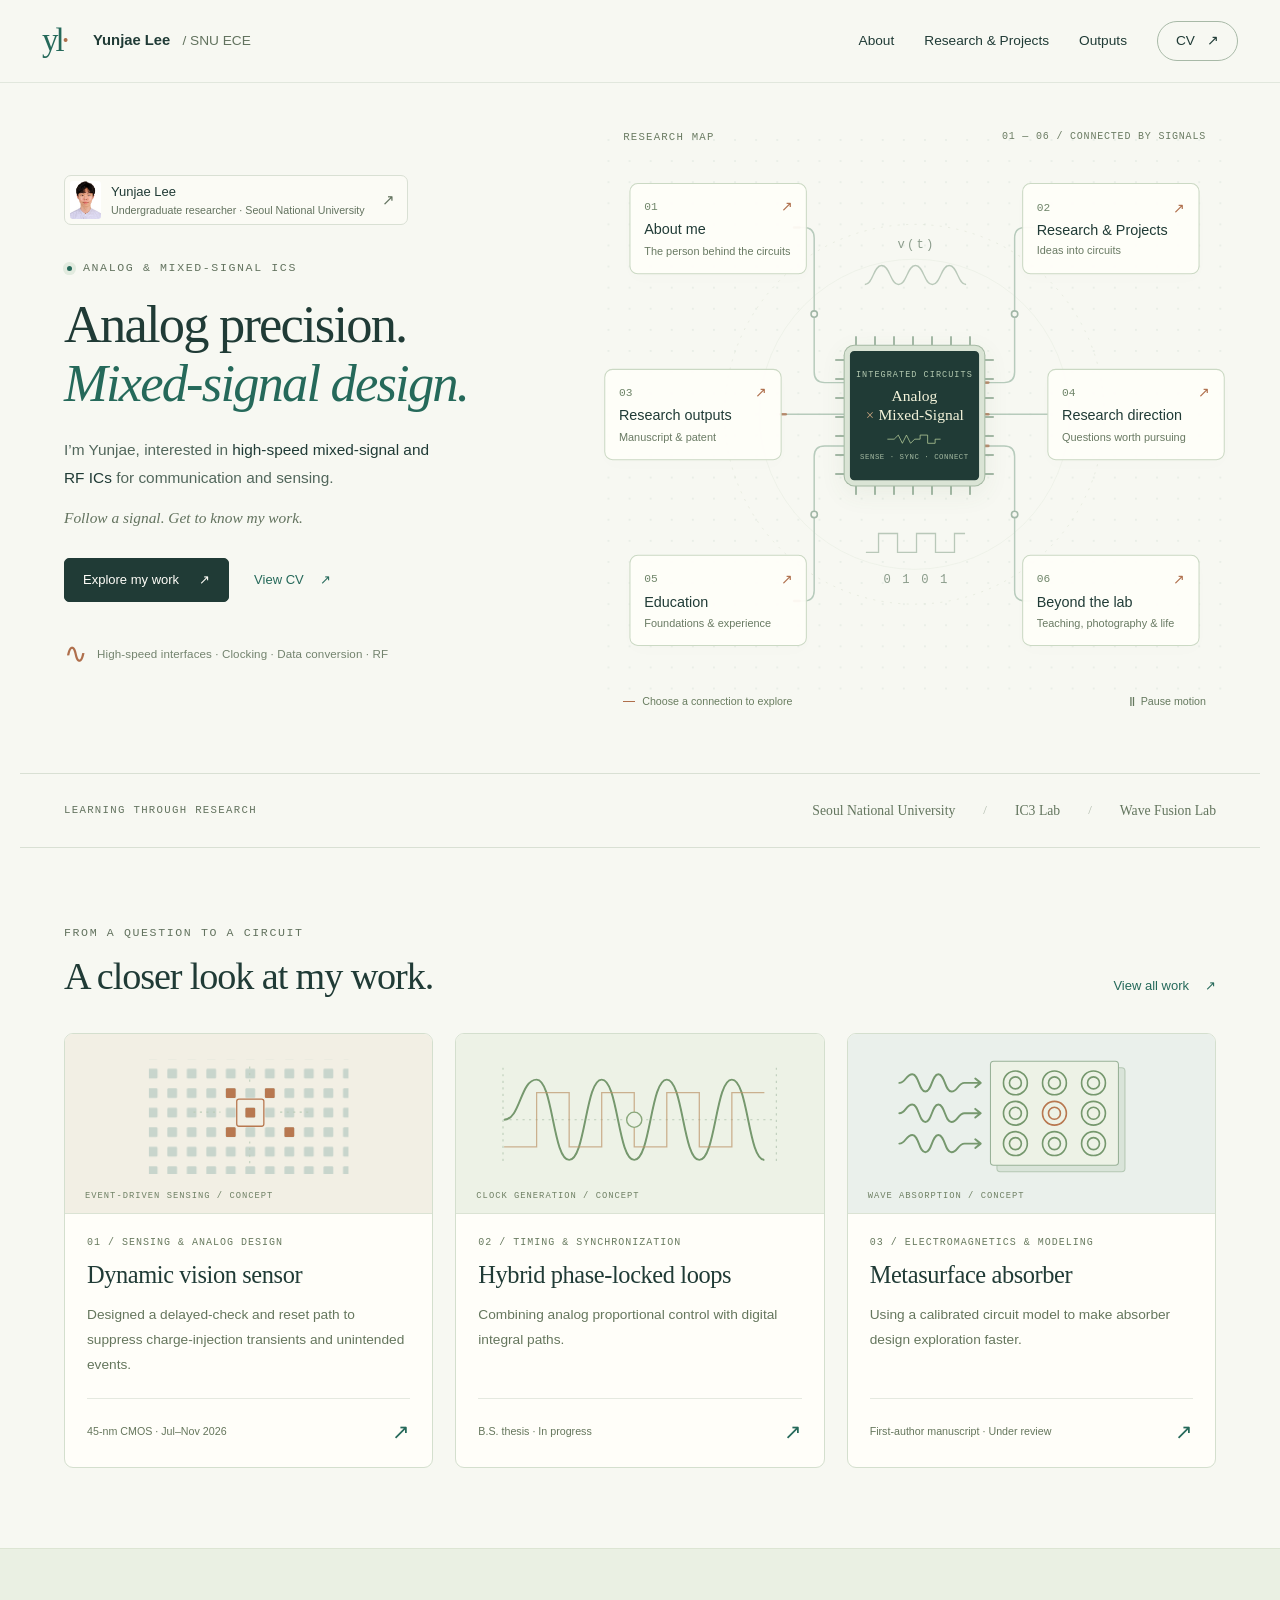
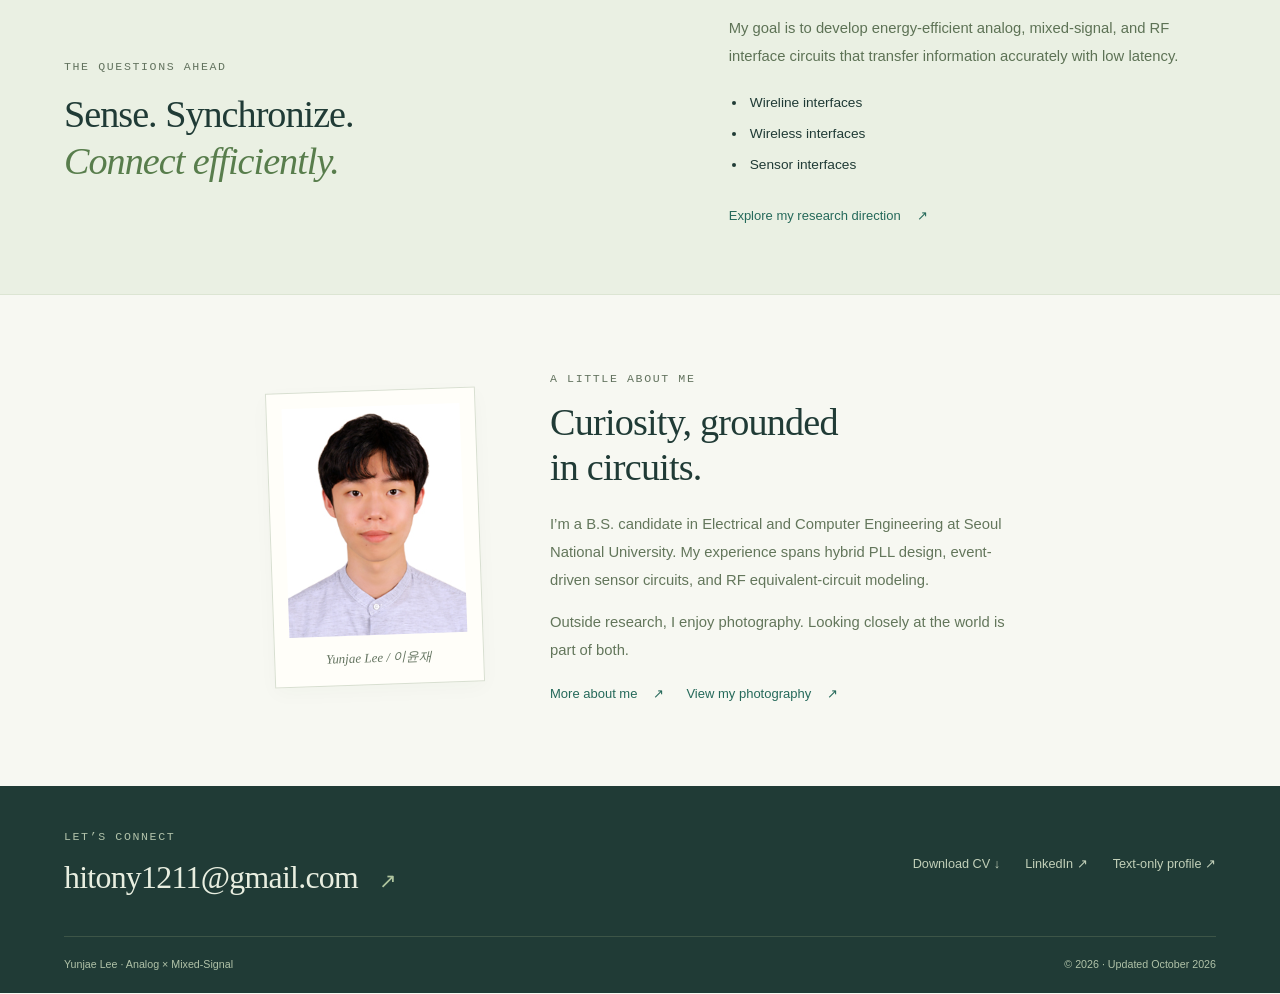
==== commit da2f7977: "Add files via upload Update website and CV" ====
--- a/index.html
+++ b/index.html
@@ -1,10 +1,10 @@
 <!doctype html>
-<html lang="en"><head><meta charset="utf-8"><meta name="viewport" content="width=device-width, initial-scale=1"><meta name="theme-color" content="#f7f8f2"><meta name="color-scheme" content="light"><title>Yunjae Lee — Analog × Mixed-Signal</title><meta name="description" content="Yunjae Lee, an ECE undergraduate at Seoul National University, is interested in energy-efficient analog and mixed-signal ICs for communication and sensing, with experience in hybrid PLL design, event-driven sensors, and RF modeling."><meta property="og:type" content="website"><meta property="og:title" content="Yunjae Lee — Analog × Mixed-Signal"><meta property="og:description" content="Energy-efficient analog and mixed-signal ICs for communication and sensing. Clocking, high-speed interfaces, data conversion, and RF circuits."><meta property="og:url" content="https://yunjaelee1.github.io/"><meta property="og:image" content="https://yunjaelee1.github.io/assets/yunjae-lee.jpg"><meta property="og:image:alt" content="Portrait of Yunjae Lee"><link rel="icon" href="assets/favicon.svg" type="image/svg+xml"><link rel="stylesheet" href="styles.css"><script src="script.js" defer></script><link rel="stylesheet" href="photography.css"><script src="photography.js" defer></script><link rel="stylesheet" href="research-figures.css"><script src="research-figures.js" defer></script><link rel="canonical" href="https://yunjaelee1.github.io/"></head>
+<html lang="en"><head><meta charset="utf-8"><meta name="viewport" content="width=device-width, initial-scale=1"><meta name="theme-color" content="#f7f8f2"><meta name="color-scheme" content="light"><title>Yunjae Lee — Analog × Mixed-Signal</title><meta name="description" content="Yunjae Lee, an ECE undergraduate at Seoul National University, is interested in high-speed mixed-signal and RF ICs, transceiver circuits, clock and frequency generation, and data converters."><meta property="og:type" content="website"><meta property="og:title" content="Yunjae Lee — Analog × Mixed-Signal"><meta property="og:description" content="High-speed mixed-signal and RF ICs for communication and sensing, including wireline and wireless transceivers, clock generation, and data conversion."><meta property="og:url" content="https://yunjaelee1.github.io/"><meta property="og:image" content="https://yunjaelee1.github.io/assets/yunjae-lee.jpg"><meta property="og:image:alt" content="Portrait of Yunjae Lee"><link rel="icon" href="assets/favicon.svg" type="image/svg+xml"><link rel="stylesheet" href="styles.css"><script src="script.js" defer></script><link rel="stylesheet" href="photography.css"><script src="photography.js" defer></script><link rel="stylesheet" href="research-figures.css"><script src="research-figures.js" defer></script></head>
 <body><a class="skip-link" href="#main">Skip to content</a><header class="site-header"><div class="header-inner"><a class="identity" href="./" aria-label="Yunjae Lee, homepage"><span class="identity-mark">yl<span>·</span></span><span>Yunjae Lee <span class="identity-affiliation">/ SNU ECE</span></span></a><nav aria-label="Main navigation"><a href="profile.html#about" data-route="about">About</a><a href="profile.html#research" data-route="research" aria-label="Research and Projects"><span class="research-nav-long">Research &amp; Projects</span><span class="research-nav-short" aria-hidden="true">Research</span></a><a href="profile.html#outputs" data-route="outputs">Outputs</a><a class="nav-cv" href="assets/Yunjae_Lee_CV.pdf" target="_blank" rel="noopener">CV <span aria-hidden="true">↗</span></a></nav></div></header>
-<main id="main"><section class="hero shell" aria-labelledby="hero-title"><div class="hero-copy"><a class="profile-pill" href="profile.html#about" data-route="about"><img src="assets/yunjae-lee.jpg" alt="" width="34" height="40"><span>Yunjae Lee<span class="pill-subtitle">Undergraduate researcher · Seoul National University</span></span><span class="pill-arrow" aria-hidden="true">↗</span></a><p class="eyebrow"><span class="signal-dot" aria-hidden="true"></span> Analog &amp; Mixed-Signal ICs</p><h1 id="hero-title">Analog precision.<br><em>Mixed-signal design.</em></h1><p class="hero-description">I’m Yunjae, interested in <strong>energy-efficient analog and mixed-signal ICs</strong> for communication and sensing.</p><p class="hero-invitation">Follow a signal. Get to know my work.</p><div class="hero-actions"><a class="button button-primary" href="profile.html#research" data-route="research">Explore my work <span aria-hidden="true">↗</span></a><a class="quiet-link" href="assets/Yunjae_Lee_CV.pdf" target="_blank" rel="noopener">View CV <span aria-hidden="true">↗</span></a></div><div class="hero-footnote"><span class="mini-wave" aria-hidden="true">∿</span><span>High-speed interfaces · Clocking · Data conversion · RF</span></div></div>
+<main id="main"><section class="hero shell" aria-labelledby="hero-title"><div class="hero-copy"><a class="profile-pill" href="profile.html#about" data-route="about"><img src="assets/yunjae-lee.jpg" alt="" width="34" height="40"><span>Yunjae Lee<span class="pill-subtitle">Undergraduate researcher · Seoul National University</span></span><span class="pill-arrow" aria-hidden="true">↗</span></a><p class="eyebrow"><span class="signal-dot" aria-hidden="true"></span> Analog &amp; Mixed-Signal ICs</p><h1 id="hero-title">Analog precision.<br><em>Mixed-signal design.</em></h1><p class="hero-description">I’m Yunjae, interested in <strong>high-speed mixed-signal and RF ICs</strong> for communication and sensing.</p><p class="hero-invitation">Follow a signal. Get to know my work.</p><div class="hero-actions"><a class="button button-primary" href="profile.html#research" data-route="research">Explore my work <span aria-hidden="true">↗</span></a><a class="quiet-link" href="assets/Yunjae_Lee_CV.pdf" target="_blank" rel="noopener">View CV <span aria-hidden="true">↗</span></a></div><div class="hero-footnote"><span class="mini-wave" aria-hidden="true">∿</span><span>High-speed interfaces · Clocking · Data conversion · RF</span></div></div>
 <div class="map-column"><div class="map-label"><span>RESEARCH MAP</span><span>01 — 06 / CONNECTED BY SIGNALS</span></div><nav class="signal-map" aria-label="Explore six aspects of my work"><svg class="circuit-traces" viewBox="0 0 600 540" fill="none" aria-hidden="true"><defs><pattern id="dot-grid" width="20" height="20" patternUnits="userSpaceOnUse"><circle cx="10" cy="10" r=".7" fill="#799e91" opacity=".27"/></pattern></defs><rect width="600" height="540" fill="url(#dot-grid)"/><circle class="map-ring" cx="300" cy="270" r="180"/><circle class="map-ring inner-ring" cx="300" cy="270" r="147"/><g class="trace-bases"><path data-trace="about" d="M235 240H215Q205 240 205 230V103Q205 93 195 93H186"/><path data-trace="research" d="M365 240H385Q395 240 395 230V103Q395 93 405 93H414"/><path data-trace="outputs" d="M235 270H173"/><path data-trace="direction" d="M365 270H427"/><path data-trace="education" d="M235 300H215Q205 300 205 310V437Q205 447 195 447H186"/><path data-trace="beyond" d="M365 300H385Q395 300 395 310V437Q395 447 405 447H414"/></g><g class="moving-signals"><path style="--delay:0s" d="M186 93H195Q205 93 205 103V230Q205 240 215 240H235"/><path style="--delay:-1.8s" d="M365 240H385Q395 240 395 230V103Q395 93 405 93H414"/><path style="--delay:-.7s" d="M173 270H235"/><path style="--delay:-2.3s" d="M365 270H427"/><path style="--delay:-3.1s" d="M186 447H195Q205 447 205 437V310Q205 300 215 300H235"/><path style="--delay:-1.2s" d="M365 300H385Q395 300 395 310V437Q395 447 405 447H414"/></g><g class="connection-dots"><circle cx="205" cy="175" r="3"/><circle cx="395" cy="175" r="3"/><circle cx="205" cy="365" r="3"/><circle cx="395" cy="365" r="3"/></g><g class="wave-details"><path d="M253 147C261 147 261 129 269 129S277 147 285 147S293 129 301 129S309 147 317 147S325 129 333 129S341 147 349 147"/><path d="M254 401H266V383H284V401H302V383H320V401H338V383H348"/></g><text class="trace-annotation" x="302" y="112" text-anchor="middle">v(t)</text><text class="trace-annotation" x="302" y="430" text-anchor="middle">0 1 0 1</text></svg><div class="chip" aria-hidden="true"><div class="chip-inner"><span class="chip-small">INTEGRATED CIRCUITS</span><span class="chip-title">Analog<br><i>×</i> Mixed-Signal</span><svg viewBox="0 0 80 16"><path d="M1 8H11L17 2L23 14L29 2L35 14L41 8H49V2H60V14H71V8H79"/></svg><span class="chip-caption">SENSE · SYNC · CONNECT</span></div></div>
 <a class="map-node node-about" href="profile.html#about" data-route="about"><span class="node-top"><span>01</span><span aria-hidden="true">↗</span></span><strong>About me</strong><span class="node-description">The person behind the circuits</span></a><a class="map-node node-research" href="profile.html#research" data-route="research"><span class="node-top"><span>02</span><span aria-hidden="true">↗</span></span><strong>Research &amp; Projects</strong><span class="node-description">Ideas into circuits</span></a><a class="map-node node-outputs" href="profile.html#outputs" data-route="outputs"><span class="node-top"><span>03</span><span aria-hidden="true">↗</span></span><strong>Research outputs</strong><span class="node-description">Manuscript &amp; patent</span></a><a class="map-node node-direction" href="profile.html#interests" data-route="direction"><span class="node-top"><span>04</span><span aria-hidden="true">↗</span></span><strong>Research direction</strong><span class="node-description">Questions worth pursuing</span></a><a class="map-node node-education" href="profile.html#background" data-route="education"><span class="node-top"><span>05</span><span aria-hidden="true">↗</span></span><strong>Education</strong><span class="node-description">Foundations &amp; experience</span></a><a class="map-node node-beyond" href="profile.html#photography" data-route="beyond"><span class="node-top"><span>06</span><span aria-hidden="true">↗</span></span><strong>Beyond the lab</strong><span class="node-description">Teaching, photography &amp; life</span></a></nav><div class="map-footer"><span><span class="connection-key" aria-hidden="true"></span> Choose a connection to explore</span><button id="motion-toggle" type="button" aria-pressed="false"><span class="motion-icon" aria-hidden="true">Ⅱ</span><span class="motion-label">Pause motion</span></button></div></div></section>
-<div class="journey-strip shell"><span class="eyebrow">Learning through research</span><div><span>Seoul National University</span><span class="journey-divider" aria-hidden="true">/</span><span>IC3 Lab</span><span class="journey-divider" aria-hidden="true">/</span><span>Wave Fusion Lab</span></div></div><section class="work-section shell" id="selected-work" aria-labelledby="work-title"><div class="section-top"><div><p class="eyebrow">From a question to a circuit</p><h2 id="work-title">A closer look at my work.</h2></div><a class="quiet-link" href="profile.html#research" data-route="research">View all work <span aria-hidden="true">↗</span></a></div><div class="project-grid"><a class="project-card card-dvs" href="dvs.html" data-route="dvs"><div class="project-art" aria-hidden="true"><svg viewBox="0 0 300 130"><defs><pattern id="pixel-grid" width="18" height="18" patternUnits="userSpaceOnUse"><rect x="3" y="3" width="9" height="9" rx="1" fill="#c8d5cc"/></pattern></defs><rect x="58" y="12" width="184" height="106" fill="url(#pixel-grid)"/><g fill="#b87850"><rect x="129" y="39" width="9" height="9" rx="1"/><rect x="147" y="57" width="9" height="9" rx="1"/><rect x="129" y="75" width="9" height="9" rx="1"/><rect x="165" y="39" width="9" height="9" rx="1"/><rect x="183" y="75" width="9" height="9" rx="1"/></g><rect x="139" y="49" width="25" height="25" rx="2" class="pixel-highlight"/><path class="art-guide" d="M151 19V35M151 88V110M99 61H124M179 61H209"/></svg><span class="art-caption">EVENT-DRIVEN SENSING / CONCEPT</span></div><div class="project-content"><p class="project-category">01 / Sensing &amp; analog design</p><h3>Dynamic vision sensor</h3><p>Exploring low-power event sensing and leakage-driven false-event suppression in 45-nm CMOS.</p><div class="project-bottom"><span>Analog pixel design · In progress</span><span class="project-arrow" aria-hidden="true">↗</span></div></div></a><a class="project-card card-pll" href="pll.html" data-route="pll"><div class="project-art" aria-hidden="true"><svg viewBox="0 0 300 130"><path class="art-guide" d="M24 68H276M24 20V110M276 20V110"/><path class="art-wave" d="M25 68C40 68 40 31 55 31S70 105 85 105S100 31 115 31S130 105 145 105S160 31 175 31S190 105 205 105S220 31 235 31S250 105 265 105"/><path class="art-digital" d="M25 93H55V43H85V93H115V43H145V93H175V43H205V93H235V43H265"/><circle cx="145" cy="68" r="7" class="art-dot"/></svg><span class="art-caption">CLOCK GENERATION / CONCEPT</span></div><div class="project-content"><p class="project-category">02 / Timing &amp; synchronization</p><h3>Hybrid phase-locked loops</h3><p>Combining analog proportional control with digital integral paths.</p><div class="project-bottom"><span>B.S. thesis · In progress</span><span class="project-arrow" aria-hidden="true">↗</span></div></div></a><a class="project-card card-rf" href="absorber.html" data-route="absorber"><div class="project-art" aria-hidden="true"><svg viewBox="0 0 300 130" focusable="false">
+<div class="journey-strip shell"><span class="eyebrow">Learning through research</span><div><span>Seoul National University</span><span class="journey-divider" aria-hidden="true">/</span><span>IC3 Lab</span><span class="journey-divider" aria-hidden="true">/</span><span>Wave Fusion Lab</span></div></div><section class="work-section shell" id="selected-work" aria-labelledby="work-title"><div class="section-top"><div><p class="eyebrow">From a question to a circuit</p><h2 id="work-title">A closer look at my work.</h2></div><a class="quiet-link" href="profile.html#research" data-route="research">View all work <span aria-hidden="true">↗</span></a></div><div class="project-grid"><a class="project-card card-dvs" href="dvs.html" data-route="dvs"><div class="project-art" aria-hidden="true"><svg viewBox="0 0 300 130"><defs><pattern id="pixel-grid" width="18" height="18" patternUnits="userSpaceOnUse"><rect x="3" y="3" width="9" height="9" rx="1" fill="#c8d5cc"/></pattern></defs><rect x="58" y="12" width="184" height="106" fill="url(#pixel-grid)"/><g fill="#b87850"><rect x="129" y="39" width="9" height="9" rx="1"/><rect x="147" y="57" width="9" height="9" rx="1"/><rect x="129" y="75" width="9" height="9" rx="1"/><rect x="165" y="39" width="9" height="9" rx="1"/><rect x="183" y="75" width="9" height="9" rx="1"/></g><rect x="139" y="49" width="25" height="25" rx="2" class="pixel-highlight"/><path class="art-guide" d="M151 19V35M151 88V110M99 61H124M179 61H209"/></svg><span class="art-caption">EVENT-DRIVEN SENSING / CONCEPT</span></div><div class="project-content"><p class="project-category">01 / Sensing &amp; analog design</p><h3>Dynamic vision sensor</h3><p>Designed a delayed-check and reset path to suppress charge-injection transients and unintended events.</p><div class="project-bottom"><span>45-nm CMOS · Jul–Nov 2026</span><span class="project-arrow" aria-hidden="true">↗</span></div></div></a><a class="project-card card-pll" href="pll.html" data-route="pll"><div class="project-art" aria-hidden="true"><svg viewBox="0 0 300 130"><path class="art-guide" d="M24 68H276M24 20V110M276 20V110"/><path class="art-wave" d="M25 68C40 68 40 31 55 31S70 105 85 105S100 31 115 31S130 105 145 105S160 31 175 31S190 105 205 105S220 31 235 31S250 105 265 105"/><path class="art-digital" d="M25 93H55V43H85V93H115V43H145V93H175V43H205V93H235V43H265"/><circle cx="145" cy="68" r="7" class="art-dot"/></svg><span class="art-caption">CLOCK GENERATION / CONCEPT</span></div><div class="project-content"><p class="project-category">02 / Timing &amp; synchronization</p><h3>Hybrid phase-locked loops</h3><p>Combining analog proportional control with digital integral paths.</p><div class="project-bottom"><span>B.S. thesis · In progress</span><span class="project-arrow" aria-hidden="true">↗</span></div></div></a><a class="project-card card-rf" href="absorber.html" data-route="absorber"><div class="project-art" aria-hidden="true"><svg viewBox="0 0 300 130" focusable="false">
   <rect x="118" y="20" width="118" height="96" rx="3" fill="#d9e4d9" stroke="#b5c8b4"/>
   <rect x="112" y="14" width="118" height="96" rx="3" fill="#edf2e6" stroke="#99b298"/>
   <g fill="none" stroke="#76986e" stroke-width="1.5">
@@ -23,27 +23,27 @@
     <path d="M28 62C34 62 34 54 40 54S46 70 52 70S58 54 64 54S70 70 76 70S82 62 88 62H103M98 58L103 62L98 66"/>
     <path d="M28 90C34 90 34 82 40 82S46 98 52 98S58 82 64 82S70 98 76 98S82 90 88 90H103M98 86L103 90L98 94"/>
   </g>
-</svg><span class="art-caption">WAVE ABSORPTION / CONCEPT</span></div><div class="project-content"><p class="project-category">03 / Electromagnetics &amp; modeling</p><h3>Metasurface absorber</h3><p>Using a calibrated circuit model to make absorber design exploration faster.</p><div class="project-bottom"><span>First-author manuscript · Under review</span><span class="project-arrow" aria-hidden="true">↗</span></div></div></a></div></section><section class="direction-section" aria-labelledby="direction-heading"><div class="shell direction-layout"><div><p class="eyebrow">The questions ahead</p><h2 id="direction-heading">Sense. Synchronize.<br><em>Connect efficiently.</em></h2></div><div class="direction-copy"><p>I’m interested in energy-efficient analog and mixed-signal circuits for communication and sensing. High-speed interfaces and clock generation are my particular interests, alongside data converters, RF circuits, and low-power sensor interfaces.</p><ul class="interest-themes"><li>High-speed interfaces &amp; clocking</li><li>Data conversion &amp; sensor interfaces</li><li>RF circuits</li></ul><a class="quiet-link" href="profile.html#interests" data-route="direction">Explore my research direction <span aria-hidden="true">↗</span></a></div></div></section>
+</svg><span class="art-caption">WAVE ABSORPTION / CONCEPT</span></div><div class="project-content"><p class="project-category">03 / Electromagnetics &amp; modeling</p><h3>Metasurface absorber</h3><p>Using a calibrated circuit model to make absorber design exploration faster.</p><div class="project-bottom"><span>First-author manuscript · Under review</span><span class="project-arrow" aria-hidden="true">↗</span></div></div></a></div></section><section class="direction-section" aria-labelledby="direction-heading"><div class="shell direction-layout"><div><p class="eyebrow">The questions ahead</p><h2 id="direction-heading">Sense. Synchronize.<br><em>Connect efficiently.</em></h2></div><div class="direction-copy"><p>My goal is to develop energy-efficient analog, mixed-signal, and RF interface circuits that transfer information accurately with low latency.</p><ul class="interest-themes"><li>Wireline interfaces</li><li>Wireless interfaces</li><li>Sensor interfaces</li></ul><a class="quiet-link" href="profile.html#interests" data-route="direction">Explore my research direction <span aria-hidden="true">↗</span></a></div></div></section>
 <section class="about-preview shell" aria-labelledby="about-preview-heading"><div class="portrait-frame"><img src="assets/yunjae-lee.jpg" alt="Yunjae Lee" width="234" height="301" loading="lazy"><span>Yunjae Lee / 이윤재</span></div><div class="about-preview-copy"><p class="eyebrow">A little about me</p><h2 id="about-preview-heading">Curiosity, grounded<br>in circuits.</h2><p>I’m a B.S. candidate in Electrical and Computer Engineering at Seoul National University. My experience spans hybrid PLL design, event-driven sensor circuits, and RF equivalent-circuit modeling.</p><p>Outside research, I enjoy photography. Looking closely at the world is part of both.</p><a class="quiet-link" href="profile.html#about" data-route="about">More about me <span aria-hidden="true">↗</span></a><a class="quiet-link photography-invitation" href="profile.html#photography" data-route="beyond">View my photography <span aria-hidden="true">↗</span></a></div></section></main>
-<footer class="site-footer"><div class="shell"><div class="footer-top"><div><p class="eyebrow">Let’s connect</p><a class="contact-email" href="mailto:lyj7879@snu.ac.kr">lyj7879@snu.ac.kr <span aria-hidden="true">↗</span></a></div><div class="footer-links"><a href="assets/Yunjae_Lee_CV.pdf" download="Yunjae_Lee_CV.pdf">Download CV ↓</a><a href="https://www.linkedin.com/in/yunjae-lee-6356b92a6" target="_blank" rel="noopener noreferrer">LinkedIn ↗</a><a href="profile.html">Text-only profile ↗</a></div></div><div class="footer-bottom"><span>Yunjae Lee · Analog × Mixed-Signal</span><span>© 2026 · Updated October 2026</span></div></div></footer>
+<footer class="site-footer"><div class="shell"><div class="footer-top"><div><p class="eyebrow">Let’s connect</p><a class="contact-email" href="mailto:hitony1211@gmail.com">hitony1211@gmail.com <span aria-hidden="true">↗</span></a></div><div class="footer-links"><a href="assets/Yunjae_Lee_CV.pdf" download="Yunjae_Lee_CV.pdf">Download CV ↓</a><a href="https://www.linkedin.com/in/yunjae-lee-6356b92a6" target="_blank" rel="noopener noreferrer">LinkedIn ↗</a><a href="profile.html">Text-only profile ↗</a></div></div><div class="footer-bottom"><span>Yunjae Lee · Analog × Mixed-Signal</span><span>© 2026 · Updated October 2026</span></div></div></footer>
 <dialog id="detail-dialog" aria-labelledby="detail-title"><div class="dialog-topbar"><div class="dialog-navigation"><button type="button" class="back-to-previous" id="back-to-previous" hidden>← Back to previous view</button><button type="button" class="back-to-map" id="back-to-map">↖ &nbsp; Back to the signal map</button></div><button class="close-dialog" id="close-dialog" type="button" aria-label="Close details">×</button></div><div class="dialog-scroll"><div class="dialog-heading"><p id="detail-eyebrow" class="eyebrow"></p><h2 id="detail-title"></h2></div><div id="detail-body"></div><div class="dialog-bottom"><span>KEEP EXPLORING</span><a href="profile.html#about" data-route="about">About</a><a href="profile.html#research" data-route="research">Research &amp; Projects</a><a href="profile.html#outputs" data-route="outputs">Outputs</a><a href="assets/Yunjae_Lee_CV.pdf" target="_blank" rel="noopener">CV ↗</a></div></div></dialog>
 <template id="content-about" data-title="The person behind the circuits." data-eyebrow="01 / About me"><div class="bio-layout"><img class="bio-photo" src="assets/yunjae-lee.jpg" width="234" height="301" alt="Yunjae Lee"><div><h3>Yunjae Lee <span class="korean-name" lang="ko">이윤재</span></h3><p class="lead">B.S. Candidate · Electrical and Computer Engineering<br>Seoul National University</p><p>Energy-efficient analog and mixed-signal integrated circuits for communication and sensing.</p></div></div>
-          <p>I am an undergraduate student in Electrical and Computer Engineering at <strong>Seoul National University</strong>. My research interests lie in <strong>energy-efficient analog and mixed-signal integrated circuits for communication and sensing</strong>.</p>
-          <p>I am currently studying high-speed interface circuits in the <strong>IC3 Lab</strong>, advised by Prof. Wooseok Choi. I am also designing an event-driven vision sensor pixel with the goal of low-power analog sensing.</p>
+          <p>I am an undergraduate student in Electrical and Computer Engineering at <strong>Seoul National University</strong>. My interests center on <strong>high-speed mixed-signal and RF integrated circuits for communication and sensing</strong>.</p>
+          <p>I am studying high-speed interface circuits in the <strong>IC3 Lab</strong>, advised by Prof. Wooseok Choi. I also designed a low-power, event-driven vision sensor pixel in 45-nm CMOS.</p>
           <p>Previously, I worked with Prof. Jungsuek Oh in the <strong>Wave Fusion Lab</strong> on equivalent-circuit modeling and experimental characterization of RF metasurface absorbers.</p>
-          <p>I am particularly interested in <strong>high-speed interfaces and clock generation</strong>, with broader interests in data converters, RF circuits, and low-power sensor interfaces.</p>
-        <h3>My toolkit</h3><div class="tool-tags"><span>Cadence Virtuoso</span><span>ADS</span><span>Ansys HFSS</span><span>KiCad</span><span>MATLAB</span><span>Python</span><span>Verilog</span><span>C / C++</span><span>Xilinx Vivado</span><span>LaTeX</span><span>Vector Network Analyzer</span></div><h3>Contact</h3><p><a href="mailto:lyj7879@snu.ac.kr">lyj7879@snu.ac.kr ↗</a> · <a href="https://www.linkedin.com/in/yunjae-lee-6356b92a6" target="_blank" rel="noopener noreferrer">LinkedIn ↗</a> · <a href="assets/Yunjae_Lee_CV.pdf" download="Yunjae_Lee_CV.pdf">Download CV ↓</a></p></template>
+          <p>My broader interests include wireline and wireless transceiver circuits, clock and frequency generation, and analog-to-digital converters.</p>
+        <h3>My toolkit</h3><div class="tool-tags"><span>Cadence Virtuoso</span><span>ADS</span><span>Ansys HFSS</span><span>KiCad</span><span>MATLAB</span><span>Python</span><span>Verilog</span><span>C / C++</span><span>Xilinx Vivado</span><span>LaTeX</span><span>Vector Network Analyzer</span></div><h3>Contact</h3><p><a href="mailto:hitony1211@gmail.com">hitony1211@gmail.com ↗</a> · <a href="https://www.linkedin.com/in/yunjae-lee-6356b92a6" target="_blank" rel="noopener noreferrer">LinkedIn ↗</a> · <a href="assets/Yunjae_Lee_CV.pdf" download="Yunjae_Lee_CV.pdf">Download CV ↓</a></p></template>
 <template id="content-research" data-title="Research &amp; Projects" data-eyebrow="02 / Research &amp; Projects"><p class="lead">My research interests center on energy-efficient analog and mixed-signal integrated circuits for communication and sensing, including high-speed interfaces, clock generation, data conversion, and RF circuits.</p>
         
 
         <article class="research-item absorber-summary-item">
   <a class="absorber-summary-link" href="dvs.html" data-route="dvs" aria-label="View the Dynamic vision sensor pixel project details">
-    <div class="item-overline"><span>Event-driven sensing</span><span class="item-date">Jul 2026–present</span></div>
+    <div class="item-overline"><span>Event-driven sensing</span><span class="item-date">Jul–Nov 2026</span></div>
     <h3>Dynamic vision sensor pixel</h3>
     <p class="item-context">Analog circuit design · 45-nm CMOS</p>
-    <p><strong>Work:</strong> Developing a DVS pixel for low-power sensing, targeting 1 V operation and detection of 20% photocurrent changes.</p>
-    <p><strong>Core idea:</strong> Explore reset control to suppress leakage-driven false events while balancing sensitivity, noise rejection, and power consumption.</p>
-    <p><strong>Status:</strong> Circuit design and validation are in progress.</p>
+    <p><strong>Work:</strong> Designed a low-power 45-nm CMOS DVS pixel in Cadence Virtuoso, targeting low noise, a low contrast threshold, and in-pixel event storage.</p>
+    <p><strong>Core idea:</strong> Developed a dedicated delayed-check and reset path to suppress charge injection and unintended events.</p>
+    <p><strong>Result:</strong> Low-voltage operation at 1 V, approximately 20% lower pixel area than the baseline design, and simulated contrast sensitivity of approximately 20% at the reference photocurrent.</p>
     <span class="absorber-summary-cta">View project details <span aria-hidden="true">↗</span></span>
   </a>
 </article>
@@ -116,13 +116,12 @@
         </article>
       </template>
 <template id="content-direction" data-title="Circuits for communication and sensing." data-eyebrow="04 / Research interests">
-  <p class="lead">I am interested in energy-efficient analog and mixed-signal integrated circuits that acquire, convert, and communicate information.</p>
-  <div class="direction-item"><span>01</span><div><h3>High-speed interfaces &amp; clocking</h3><p>I am particularly interested in high-speed wireline and optical interfaces, along with clock and frequency generation circuits such as PLLs. My hybrid PLL project complements my interface studies through experience with analog and digital control paths, bandwidth scaling, and frequency-control trade-offs.</p><a href="pll.html" data-route="pll">Related experience: hybrid PLL design ↗</a></div></div>
-  <div class="direction-item"><span>02</span><div><h3>Data conversion &amp; sensor interfaces</h3><p>I would like to explore energy-efficient analog-to-digital converters (ADCs) and sensor interfaces. My current DVS pixel project focuses on low noise, a low contrast threshold, leakage-driven false-event suppression, and in-pixel event storage.</p><a href="dvs.html" data-route="dvs">Related experience: event-driven sensor design ↗</a></div></div>
-  <div class="direction-item"><span>03</span><div><h3>RF circuits</h3><p>I am interested in RF integrated circuits for communication and sensing. My previous work in metasurface equivalent-circuit modeling and experimental characterization, together with a wideband amplifier course project, motivates this interest.</p><a href="profile.html#research" data-route="rf">Related experience: RF modeling &amp; amplifier design ↗</a></div></div>
-  <p>I am also interested in exploring these circuit techniques for energy-constrained wearable systems.</p>
+  <p class="lead">My goal is to develop energy-efficient analog, mixed-signal, and RF interface circuits that transfer information accurately with low latency.</p>
+  <div class="direction-item"><span>01</span><div><h3>Wireline interfaces</h3><p>I am interested in high-speed wireline transceivers and energy-efficient clock generation. Building on my hybrid PLL design experience, I want to explore how clock timing accuracy and power consumption affect data recovery, and how considering clocking and data-path requirements together can reduce overall link power.</p><a href="pll.html" data-route="pll">Related experience: Hybrid PLL design ↗</a></div></div>
+  <div class="direction-item"><span>02</span><div><h3>Wireless interfaces</h3><p>I am interested in RF transceivers for energy-efficient wireless communication. My experience in electromagnetic modeling, equivalent-circuit analysis, and RF measurements motivates me to explore signal reception and frequency conversion, including mixers. I want to understand how individual RF blocks interact and how their circuit-level trade-offs affect receiver-level power and performance.</p><a href="profile.html#research" data-route="rf">Related experience: RF modeling &amp; amplifier design ↗</a></div></div>
+  <div class="direction-item"><span>03</span><div><h3>Sensor interfaces</h3><p>I am interested in event-driven sensor interfaces and the circuit principles behind biological sensing. My DVS pixel and handshaking readout design experience motivates me to explore architectures that process and communicate relevant input changes with less energy. I would like to extend this direction to neural and bioelectronic interfaces that acquire biological signals and convey them to electronic systems.</p><a href="dvs.html" data-route="dvs">Related experience: DVS pixel &amp; handshaking readout design ↗</a></div></div>
 </template>
-<template id="content-education" data-title="Foundations for what comes next." data-eyebrow="05 / Education &amp; experience"><article class="education-entry"><p class="eyebrow">Mar 2021–present</p><h3>Seoul National University</h3><p>B.S. Candidate in Electrical and Computer Engineering</p><div class="education-metric"><div class="gpa-primary"><span>Cumulative GPA</span><strong>3.83 <small>/ 4.0</small></strong></div><div class="gpa-secondary"><span>Major GPA</span><strong>3.89 <small>/ 4.0</small></strong></div></div><p class="muted">Mandatory military service: March 2022–September 2023.</p><h4>Selected coursework</h4><ul class="coursework-list"><li>Analog Integrated Circuits <span class="course-result">— A+</span><small class="course-instructor">Prof. Jaehyouk Choi</small></li><li>Design Project for Electrical Devices &amp; Systems <span class="course-result">— A+</span><small class="course-instructor">Prof. Wooseok Choi</small></li><li>Microwave Engineering <span class="course-result">— A</span><small class="course-instructor">Prof. Wooyeol Choi</small></li><li>Digital Integrated Circuits <span class="course-result">— In progress</span><small class="course-instructor">Prof. Jaejoon Kim</small></li><li>Fundamentals of Digital Signal Processing <span class="course-result">— A</span><small class="course-instructor">Prof. Namik Cho</small></li><li>Digital System Design and Laboratory <span class="course-result">— In progress</span><small class="course-instructor">Prof. Wooseok Choi</small></li></ul></article><article class="education-entry"><p class="eyebrow">Mar 2018–Jan 2021</p><h3>Incheon Academy of Science and Arts</h3><p>High School for Gifted Students in STEM</p></article><h3>Research experience</h3><div class="timeline-row"><span>2026–present</span><div><strong>IC3 Lab · Seoul National University</strong><p>Research intern, advised by Prof. Wooseok Choi. Mixed-signal ICs, high-speed interfaces, and PLLs.</p></div></div><div class="timeline-row"><span>2025</span><div><strong>Wave Fusion Lab · Seoul National University</strong><p>Research intern, advised by Prof. Jungsuek Oh. Equivalent-circuit modeling, RF characterization, and an industry-collaborative project with Samsung Electronics.</p></div></div><a class="quiet-link" href="assets/Yunjae_Lee_CV.pdf" target="_blank" rel="noopener">View full CV ↗</a></template>
+<template id="content-education" data-title="Foundations for what comes next." data-eyebrow="05 / Education &amp; experience"><article class="education-entry"><p class="eyebrow">Mar 2021–Feb 2027 (Expected)</p><h3>Seoul National University</h3><p>B.S. Candidate in Electrical and Computer Engineering</p><div class="education-metric"><div class="gpa-primary"><span>Cumulative GPA</span><strong>3.83 <small>/ 4.0</small></strong></div><div class="gpa-secondary"><span>Major GPA</span><strong>3.89 <small>/ 4.0</small></strong></div></div><p class="muted">Mandatory military service: March 2022–September 2023.</p><h4>Selected coursework</h4><ul class="coursework-list"><li>Analog Integrated Circuits <span class="course-result">— A+</span><small class="course-instructor">Prof. Jaehyouk Choi</small></li><li>Design Project for Electrical Devices &amp; Systems <span class="course-result">— A+</span><small class="course-instructor">Prof. Wooseok Choi</small></li><li>Microwave Engineering <span class="course-result">— A</span><small class="course-instructor">Prof. Wooyeol Choi</small></li><li>Digital Integrated Circuits <span class="course-result">— In progress</span><small class="course-instructor">Prof. Jaejoon Kim</small></li><li>Fundamentals of Digital Signal Processing <span class="course-result">— A</span><small class="course-instructor">Prof. Namik Cho</small></li><li>Digital System Design and Laboratory <span class="course-result">— In progress</span><small class="course-instructor">Prof. Wooseok Choi</small></li></ul></article><article class="education-entry"><p class="eyebrow">Mar 2018–Jan 2021</p><h3>Incheon Academy of Science and Arts</h3><p>High School for Gifted Students in STEM</p></article><h3>Research experience</h3><div class="timeline-row"><span>2026–present</span><div><strong>IC3 Lab · Seoul National University</strong><p>Research intern, advised by Prof. Wooseok Choi. Mixed-signal ICs, high-speed interfaces, and PLLs.</p></div></div><div class="timeline-row"><span>2025</span><div><strong>Wave Fusion Lab · Seoul National University</strong><p>Research intern, advised by Prof. Jungsuek Oh. Equivalent-circuit modeling, RF characterization, and an industry-collaborative project with Samsung Electronics.</p></div></div><a class="quiet-link" href="assets/Yunjae_Lee_CV.pdf" target="_blank" rel="noopener">View full CV ↗</a></template>
 <template id="content-beyond" data-title="Beyond the circuit." data-eyebrow="06 / Teaching, community &amp; interests"><p class="lead">Teaching, selected honors, and photography outside research.</p><h3>Teaching</h3><div class="timeline-row"><span>Fall 2026</span><div><strong>Undergraduate TA · Analog Electronic Circuits</strong><p>Seoul National University. Supporting students with questions and circuit concepts during and outside class.</p></div></div><div class="timeline-row"><span>Spring 2024</span><div><strong>Laboratory TA · Basic Circuit Theory and Laboratory</strong><p>Seoul National University. Guided laboratory equipment use and helped with experiments and troubleshooting.</p></div></div><div class="timeline-row"><span>2023–24</span><div><strong>Guest Instructor · Data Analysis with Python</strong><p>One-day introductory lectures for high school students at multiple schools.</p></div></div><h3>Selected honors</h3><ul class="dated-list honors-list">
             <li><span class="list-date">2026</span><div><strong>IPESK Next-Generation Engineer</strong><span>Institute for Promotion of Engineering and Science of Korea</span></div></li>
             <li><span class="list-date">2025</span><div><strong>Future Talent Internship Scholarship</strong><span>Department of Electrical and Computer Engineering, SNU</span></div></li>
@@ -189,13 +188,13 @@
   <p class="absorber-source"><strong>Architecture reference:</strong> W. Yin, R. Inti, A. Elshazly, B. Young, and P. K. Hanumolu, “A 0.7-to-3.5 GHz 0.6-to-2.8 mW Highly Digital Phase-Locked Loop With Bandwidth Tracking,” <em>IEEE Journal of Solid-State Circuits</em>, vol. 46, no. 8, pp. 1870–1880, 2011. <a href="https://doi.org/10.1109/JSSC.2011.2157259">DOI: 10.1109/JSSC.2011.2157259</a>.</p>
 </article><a class="quiet-link" href="profile.html#research" data-route="research">← Back to Research &amp; Projects</a></template>
 <template id="content-dvs" data-title="Dynamic vision sensor pixel" data-eyebrow="Research &amp; Projects / Project detail"><article class="research-item absorber-project-detail">
-  <div class="item-overline"><span>Event-driven sensing</span><span class="item-date">Jul 2026–present</span></div>
-  <p class="item-context">Analog circuit design · 45-nm CMOS</p>
-  <p>Designing a low-power 45-nm CMOS DVS pixel in Cadence Virtuoso, targeting low noise, a low contrast threshold, and in-pixel event storage. Developing a dedicated circuit block to suppress charge injection and mitigate unintended pixel behavior.</p>
+  <div class="item-overline"><span>Event-driven sensing</span><span class="item-date">Jul–Nov 2026</span></div>
+  <p class="item-context">Analog circuit design · 45-nm CMOS · Cadence Virtuoso</p>
+  <p>Designed a low-power 45-nm CMOS dynamic vision sensor (DVS) pixel, targeting low noise, a low contrast threshold, and in-pixel event storage. Developed a dedicated circuit block to suppress charge injection and unintended pixel behavior.</p>
   <h4>What is a DVS pixel?</h4>
-  <p>A dynamic vision sensor (DVS) pixel detects changes in light intensity and represents them as ON/OFF events. A logarithmic photoreceptor and differencing circuit sense relative changes, while comparators determine when to generate an event. This event-driven approach can reduce redundant sensing and data transfer.</p>
+  <p>A DVS pixel detects changes in light intensity and represents them as ON/OFF events. A logarithmic photoreceptor and differencing circuit sense relative changes, while comparators determine when to generate an event. This event-driven approach can reduce redundant sensing and data transfer.</p>
   <h4>Design goals</h4>
-  <p>I am developing a low-power analog sensing circuit to detect small photocurrent changes while rejecting noise and leakage-driven false events. The design targets are listed below.</p>
+  <p>The pixel design targeted low-power operation while detecting small photocurrent changes and rejecting noise and leakage-driven false events.</p>
   <table class="case-study-table" aria-label="DVS pixel design targets">
     <thead><tr><th scope="col">Parameter</th><th scope="col">Design target</th></tr></thead>
     <tbody>
@@ -206,8 +205,24 @@
     </tbody>
   </table>
   <h4>Circuit design</h4>
-  <p>I am developing the photoreceptor, differencing stage, ON/OFF comparators, and local event storage in Cadence Virtuoso. The current focus is balancing sensitivity, noise rejection, and power consumption while exploring reset control to suppress leakage-driven false events.</p>
-  <p><strong>Status:</strong> Circuit design and validation are in progress.</p>
+  <p>The pixel combines a photoreceptor and differencing stage with ON/OFF comparators, periodic reset, and local event storage. To suppress brief noise or leakage transients, I added a lower-threshold comparator and a delayed check generated by a current-starved inverter. If the main ON threshold is not reached before the delay expires, reset logic clears the transient event.</p>
+  <p>The 20% sensitivity target used a 100 pA to 120 pA photocurrent step as its reference case.</p>
+  <h4>Final pixel circuit</h4>
+  <p>The final schematic is organized into the photoreceptor/differencing stage, reset logic, and separate ON and OFF event paths.</p>
+  <div class="absorber-figures dvs-circuit-figures">
+    <figure class="absorber-figure"><a class="absorber-figure-link" href="assets/dvs/photoreceptor-differencing.png" aria-label="Enlarge photoreceptor and differencing circuit" aria-haspopup="dialog"><img src="assets/dvs/photoreceptor-differencing.png" width="655" height="273" alt="Transistor-level schematic of the DVS pixel photoreceptor and differencing stage." loading="lazy" decoding="async"><span class="absorber-figure-open">Enlarge image ⤢</span></a><figcaption><strong>Photoreceptor + differencing</strong><span>Logarithmic light sensing and relative-change extraction.</span></figcaption></figure>
+    <figure class="absorber-figure"><a class="absorber-figure-link" href="assets/dvs/on-event-path.png" aria-label="Enlarge ON event circuit" aria-haspopup="dialog"><img src="assets/dvs/on-event-path.png" width="381" height="205" alt="Transistor-level schematic of the DVS pixel ON-event path." loading="lazy" decoding="async"><span class="absorber-figure-open">Enlarge image ⤢</span></a><figcaption><strong>ON event path</strong><span>Threshold detection and delayed confirmation of positive contrast changes.</span></figcaption></figure>
+    <figure class="absorber-figure"><a class="absorber-figure-link" href="assets/dvs/periodic-reset.png" aria-label="Enlarge periodic reset circuit" aria-haspopup="dialog"><img src="assets/dvs/periodic-reset.png" width="693" height="220" alt="Transistor-level schematic of the DVS pixel periodic reset circuit." loading="lazy" decoding="async"><span class="absorber-figure-open">Enlarge image ⤢</span></a><figcaption><strong>Periodic reset</strong><span>Reset circuitry for clearing and refreshing the pixel state.</span></figcaption></figure>
+    <figure class="absorber-figure"><a class="absorber-figure-link" href="assets/dvs/off-event-path.png" aria-label="Enlarge OFF event circuit" aria-haspopup="dialog"><img src="assets/dvs/off-event-path.png" width="409" height="300" alt="Transistor-level schematic of the DVS pixel OFF-event path." loading="lazy" decoding="async"><span class="absorber-figure-open">Enlarge image ⤢</span></a><figcaption><strong>OFF event path</strong><span>Threshold detection for negative contrast changes.</span></figcaption></figure>
+  </div>
+  <h4>Pixel layout</h4>
+  <p>The presentation lists the pixel dimensions as 11.48 × 5.61 μm.</p>
+  <div class="absorber-figures case-study-figures-wide dvs-layout-figure"><figure class="absorber-figure"><a class="absorber-figure-link" href="assets/dvs/pixel-layout.png" aria-label="Enlarge DVS pixel layout" aria-haspopup="dialog"><img src="assets/dvs/pixel-layout.png" width="1086" height="554" alt="Presentation figure showing a dense CMOS pixel layout beside a transistor-level circuit view with labeled signal and supply nodes." loading="lazy" decoding="async"><span class="absorber-figure-open">Enlarge image ⤢</span></a><figcaption><strong>Pixel layout</strong><span>Full-custom layout for the photoreceptor, event paths, and reset circuitry.</span></figcaption></figure></div>
+  <h4>Address-event readout</h4>
+  <p>The array-level AER design uses a handshaking readout concept for a 256 × 256 pixel array. Row and column arbiters select the event address, while polarity multiplexers route ON/OFF information.</p>
+  <div class="absorber-figures case-study-figures-wide dvs-aer-figure"><figure class="absorber-figure"><a class="absorber-figure-link" href="assets/dvs/aer-architecture.png" aria-label="Enlarge handshaking AER architecture" aria-haspopup="dialog"><img src="assets/dvs/aer-architecture.png" width="2145" height="1224" alt="Block diagram of a 256 by 256 DVS array with row arbiters, column arbiters, and polarity multiplexers." loading="lazy" decoding="async"><span class="absorber-figure-open">Enlarge image ⤢</span></a><figcaption><strong>Handshaking AER architecture</strong><span>Hierarchical row and column arbitration connects pixel events to address and polarity outputs.</span></figcaption></figure></div>
+  <h4>Results</h4>
+  <p>The final design operated from a low supply voltage of 1 V and reduced pixel area by approximately 20% relative to the baseline design. Simulations showed contrast sensitivity of approximately 20% at the 100 pA reference photocurrent, corresponding to a change from 100 pA to 120 pA to trigger an event.</p>
   <details class="research-details">
     <summary>Design references <span class="expand-icon" aria-hidden="true">+</span></summary>
     <div class="details-body dvs-references">
@@ -219,7 +234,8 @@
       </ul>
     </div>
   </details>
-</article><a class="quiet-link" href="profile.html#research" data-route="research">← Back to Research &amp; Projects</a></template>
+</article>
+<a class="quiet-link absorber-return" href="profile.html#research" data-route="research">← Back to Research &amp; Projects</a></template>
 <template id="content-rf" data-title="RF Modeling &amp; Circuit Design" data-eyebrow="Research &amp; Projects / RF"><article class="research-item absorber-summary-item">
 <a class="absorber-summary-link" href="amplifier.html" data-route="amplifier" aria-label="View the Wideband Amplifier Design project details">
 <div class="item-overline"><span>RF circuits · Amplifier design</span><span class="item-date">Oct–Dec 2025</span></div>
--- a/styles.css
+++ b/styles.css
@@ -1,39 +1,39 @@
 :root{--bg:#f7f8f2;--paper:#fffef9;--ink:#203b36;--muted:#63735f;--accent:#25695a;--warm:#af6f4c;--line:#d9e0d4;--serif:Georgia,'Times New Roman',serif;--sans:-apple-system,BlinkMacSystemFont,'Segoe UI',Arial,sans-serif;--mono:'SFMono-Regular',Consolas,monospace}
-*{box-sizing:border-box}html{scroll-behavior:smooth;scroll-padding-top:90px}body{margin:0;background:var(--bg);color:var(--ink);font-family:var(--sans);font-size:15px;line-height:1.7;-webkit-font-smoothing:antialiased}body:has(dialog[open]){overflow:hidden}a{color:inherit;text-decoration:none;text-underline-offset:5px}button{font:inherit;color:inherit;cursor:pointer}a:focus-visible,button:focus-visible,summary:focus-visible{outline:2px solid var(--accent);outline-offset:5px;border-radius:3px}::selection{background:#d8e6d3}h1,h2,h3,h4,p{margin:0}h1,h2{font-family:var(--serif);font-weight:400}em{font-weight:400}strong{font-weight:600}svg{display:block;max-width:100%}img{max-width:100%}.shell{max-width:1240px;margin:auto;padding-left:44px;padding-right:44px}.skip-link{position:fixed;top:12px;left:12px;z-index:100;background:var(--paper);padding:10px 18px;transform:translateY(-150%);border:1px solid var(--line)}.skip-link:focus{transform:translateY(0)}
-.site-header{position:sticky;top:0;z-index:10;background:rgba(247,248,242,.96);border-bottom:1px solid rgba(217,224,212,.7)}.header-inner{max-width:1320px;margin:auto;padding:0 42px;height:82px;display:flex;justify-content:space-between;align-items:center;gap:24px}.identity{display:flex;align-items:center;gap:13px;font-size:13px;font-weight:600}.identity-mark{font-family:var(--serif);font-size:31px;letter-spacing:-3px;font-weight:400;width:38px;color:var(--accent)}.identity-mark>span{color:var(--warm)}.identity-affiliation{font-weight:400;color:var(--muted);font-size:12px;margin-left:8px}.site-header nav{display:flex;gap:30px;align-items:center;font-size:12px}.site-header nav a{padding:10px 0}.site-header nav a:hover{color:var(--accent);text-decoration:underline}.site-header nav .nav-cv{border:1px solid #a8b9a7;border-radius:24px;padding:7px 18px;display:flex;gap:12px;align-items:center}
-.hero{display:grid;grid-template-columns:minmax(0,.95fr) minmax(0,1.05fr);gap:20px;align-items:center;min-height:678px;padding-top:48px;padding-bottom:55px}.hero-copy{padding-bottom:6px;position:relative;z-index:2}.profile-pill{display:inline-flex;align-items:center;gap:10px;padding:5px 12px 5px 5px;border:1px solid var(--line);border-radius:7px;font-size:11px;line-height:1.5;background:rgba(255,254,249,.6);margin-bottom:34px}.profile-pill img{width:31px;height:38px;object-fit:cover;border-radius:3px}.pill-subtitle{display:block;font-size:8px;color:var(--muted);margin-top:1px}.pill-arrow{font-size:13px;margin-left:7px;color:var(--muted)}.eyebrow{display:flex;align-items:center;gap:8px;font-family:var(--mono);font-size:9px;letter-spacing:1.6px;text-transform:uppercase;color:var(--muted);line-height:1.6}.signal-dot{width:5px;height:5px;border-radius:50%;background:var(--accent);box-shadow:0 0 0 4px #e2ebdf;display:inline-block;margin:0 3px}.hero h1{font-size:clamp(40px,4.25vw,60px);letter-spacing:-2.4px;line-height:1.09;margin:18px 0 23px}.hero h1 em{color:var(--accent)}.hero-description{max-width:380px;font-size:14px;line-height:1.85;color:#52675c}.hero-description strong{color:var(--ink);font-weight:500}.hero-invitation{font-family:var(--serif);font-size:14px;font-style:italic;color:var(--muted);margin-top:12px}.hero-actions{display:flex;align-items:center;gap:25px;margin-top:27px}.button{display:inline-flex;align-items:center;justify-content:center;gap:20px;border-radius:5px;font-size:11px;min-height:42px;padding:10px 18px;transition:background .2s,transform .2s}.button-primary{background:var(--ink);color:var(--paper);border:1px solid var(--ink)}.button-primary:hover{background:#326451;transform:translateY(-2px)}.quiet-link{display:inline-flex;align-items:center;gap:16px;font-size:11px;font-weight:500;line-height:1.6;color:var(--accent);width:fit-content}.quiet-link:hover{text-decoration:underline}.hero-footnote{display:flex;align-items:center;gap:10px;margin-top:38px;font-size:9px;letter-spacing:.1px;color:#73836e}.mini-wave{font-family:var(--serif);font-size:26px;color:var(--warm);line-height:1}
-.map-column{position:relative;min-width:0}.map-label{display:flex;justify-content:space-between;gap:12px;padding:0 10px;font:8px var(--mono);letter-spacing:1.2px;color:#6b7c63}.map-label span:last-child{font-size:7px;letter-spacing:.8px}.signal-map{position:relative;aspect-ratio:600/540;width:100%;isolation:isolate}.circuit-traces{position:absolute;width:100%;height:100%;inset:0;z-index:-1}.map-ring{stroke:#dbe3d4;stroke-width:.8;stroke-dasharray:2 6;opacity:.7}.inner-ring{stroke-dasharray:none;opacity:.4}.trace-bases path{stroke:#b7cbbc;stroke-width:1.4;transition:stroke .2s,stroke-width .2s}.trace-bases path.active{stroke:var(--warm);stroke-width:2.1}.moving-signals path{stroke:var(--warm);stroke-width:2.5;stroke-linecap:round;stroke-dasharray:5 230;animation:signal-travel 5.5s linear infinite;animation-delay:var(--delay);opacity:.7}.connection-dots circle{fill:var(--bg);stroke:#a2b7a7;stroke-width:1.5}.wave-details{stroke:#98b09c;stroke-width:1.25;opacity:.65}.trace-annotation{font:9px var(--mono);fill:#8b9c8b;letter-spacing:2px}.chip{position:absolute;left:39%;top:38%;width:22%;height:24.45%;display:flex;align-items:center;justify-content:center;border-radius:13px;isolation:isolate}.chip::before,.chip::after{content:'';position:absolute;inset:-9px;border-radius:8px;z-index:-2;opacity:.75}.chip::before{background:repeating-linear-gradient(0deg,transparent 0 10px,#8aa58e 10px 12px,transparent 12px 18px)}.chip::after{background:repeating-linear-gradient(90deg,transparent 0 10px,#8aa58e 10px 12px,transparent 12px 18px)}.chip-inner{height:100%;width:100%;border:5px solid #dae4d5;border-radius:9px;background:var(--ink);color:#f4f4db;box-shadow:0 0 0 1px #a5b9a3,0 7px 25px #47694215;display:flex;align-items:center;justify-content:center;flex-direction:column;gap:7px;position:relative}.chip-small{font:5.4px var(--mono);letter-spacing:1px;color:#b3c9b0}.chip-title{text-align:center;font-size:13px;line-height:1.25;font-family:var(--serif)}.chip-title i{color:#cda681;font-size:12px}.chip-inner svg{width:52px;height:12px;fill:none;stroke:#bad09c;stroke-width:1.1}.chip-caption{font:4.5px var(--mono);letter-spacing:.5px;color:#a5baa2}.map-node{position:absolute;width:28%;height:16%;padding:11px 13px 9px;background:rgba(255,254,249,.94);border:1px solid #cbd9c4;border-radius:8px;box-shadow:0 5px 15px #4b634a03;display:flex;flex-direction:column;justify-content:center;transition:transform .2s,border-color .2s,box-shadow .2s,background .2s}.map-node:hover,.map-node:focus-visible{transform:translateY(-3px);border-color:#a9bba0;box-shadow:0 8px 25px #4564400b;background:#fffef9}.node-top{display:flex;align-items:center;justify-content:space-between;color:#6f8569;font:8px var(--mono);margin-bottom:5px}.node-top>span:last-child{font:11px var(--sans);color:var(--warm)}.map-node strong{font-size:12px;font-weight:500;line-height:1.4;white-space:nowrap}.node-description{font-size:7.3px;line-height:1.5;color:#697a63;margin-top:3px;white-space:nowrap}.node-about{left:5%;top:9.4%}.node-research{right:5%;top:9.4%}.node-outputs{left:1%;top:42%}.node-direction{right:1%;top:42%}.node-education{left:5%;top:74.7%}.node-beyond{right:5%;top:74.7%}.map-footer{display:flex;justify-content:space-between;align-items:center;gap:10px;font-size:8px;color:#697d60;padding:0 10px}.map-footer>span{display:flex;gap:7px;align-items:center}.connection-key{display:inline-block;width:12px;height:1px;background:var(--warm)}#motion-toggle{display:flex;gap:6px;align-items:center;padding:5px 0;background:transparent;border:0;font-size:8px;color:#65795f}.motion-icon{font-size:11px}
-.journey-strip{display:flex;align-items:center;justify-content:space-between;gap:20px;border-top:1px solid var(--line);border-bottom:1px solid var(--line);padding-top:25px;padding-bottom:25px}.journey-strip>.eyebrow{font-size:8px;letter-spacing:1.3px}.journey-strip>div{display:flex;gap:28px;align-items:center;font-size:12px;color:#63755e;font-family:var(--serif)}.journey-divider{font-size:11px;color:#b2bcae}.work-section{padding-top:76px;padding-bottom:80px}.section-top{display:flex;align-items:flex-end;justify-content:space-between;gap:24px;margin-bottom:33px}.section-top h2{font-size:36px;letter-spacing:-1.1px;line-height:1.2;margin-top:12px}.section-top>.quiet-link{padding-bottom:4px}.project-grid{display:grid;grid-template-columns:repeat(3,minmax(0,1fr));gap:22px}.project-card{border:1px solid #d4dfce;border-radius:9px;overflow:hidden;background:var(--paper);transition:transform .2s,box-shadow .2s,border-color .2s;display:flex;flex-direction:column}.project-card:hover{transform:translateY(-5px);border-color:#afc2a4;box-shadow:0 14px 35px #344c3a0a}.project-art{height:164px;background:#edf2e6;display:flex;align-items:center;justify-content:center;position:relative;padding:12px 18px 26px;border-bottom:1px solid #dbe3d4}.project-art>svg{height:100%;width:100%}.art-caption{position:absolute;left:20px;bottom:12px;font:6px var(--mono);letter-spacing:1px;color:#6f8064}.art-guide{fill:none;stroke:#bdcdb9;stroke-width:1;stroke-dasharray:2 4}.art-wave{fill:none;stroke:#76986e;stroke-width:1.8}.art-digital{fill:none;stroke:#bd956a;stroke-width:1.2;opacity:.7}.art-dot{fill:#edf2e6;stroke:#8aa87c;stroke-width:1.3}.card-dvs .project-art{background:#f2efe4}.pixel-highlight{stroke:#b87850;fill:none;stroke-width:1.2}.card-rf .project-art{background:#eaf0eb}.rf-waves{stroke:#8cae91;stroke-width:1.4;fill:none}.surface-lines{stroke:#90a699;fill:#d7e2d9;stroke-width:.8}.project-content{padding:23px 22px 18px;flex:1;display:flex;flex-direction:column}.project-category{font:7px var(--mono);text-transform:uppercase;letter-spacing:1px;color:#697b60;margin-bottom:12px}.project-content h3{font-family:var(--serif);font-size:23px;letter-spacing:-.4px;font-weight:400;line-height:1.2}.project-content>p:not(.project-category){font-size:12px;line-height:1.85;color:#65765d;margin-top:12px;margin-bottom:20px}.project-bottom{display:flex;justify-content:space-between;gap:5px;align-items:center;font-size:8px;color:#65765c;margin-top:auto;padding-top:15px;border-top:1px solid #e5e9e0}.project-arrow{color:var(--accent);font-size:19px}
-.direction-section{background:#eaf0e3;border-top:1px solid #dce5d3;border-bottom:1px solid #dce5d3}.direction-layout{display:grid;grid-template-columns:1.2fr 1fr;gap:80px;padding-top:65px;padding-bottom:65px;align-items:center}.direction-layout h2{font-size:36px;line-height:1.23;letter-spacing:-1px;margin-top:15px}.direction-layout h2 em{color:#587d4c}.direction-copy p{font-size:13px;line-height:1.9;color:#5d7255;margin-bottom:20px}.about-preview{padding-top:75px;padding-bottom:80px;display:grid;grid-template-columns:210px minmax(0,460px);gap:70px;justify-content:center;align-items:center}.portrait-frame{padding:15px;background:var(--paper);border:1px solid #d8dfd1;transform:rotate(-2deg);box-shadow:0 6px 20px #2e453607;max-width:210px}.portrait-frame img{width:178px;height:auto;display:block}.portrait-frame>span{display:block;font-family:var(--serif);font-size:11px;text-align:center;margin-top:12px;font-style:italic;color:var(--muted)}.about-preview h2{font-size:36px;line-height:1.18;margin:12px 0 20px;letter-spacing:-.8px}.about-preview-copy>p:not(.eyebrow){color:#63765b;font-size:13px;line-height:1.9;margin-bottom:13px}.about-preview-copy>.quiet-link{margin-top:7px}.site-footer{background:#203b36;color:#e8eee0;padding-top:42px;padding-bottom:20px}.site-footer .eyebrow{color:#b1c2aa}.footer-top{display:flex;justify-content:space-between;gap:30px;align-items:center;padding-bottom:35px}.contact-email{display:block;font-family:var(--serif);font-size:30px;letter-spacing:-.7px;line-height:1.4;margin-top:10px}.contact-email span{font-family:var(--sans);font-size:20px;margin-left:14px;color:#afc59e}.contact-email:hover{text-decoration:underline}.footer-links{display:flex;gap:25px;font-size:10px;color:#c2d0b9}.footer-links a:hover{text-decoration:underline}.footer-bottom{display:flex;justify-content:space-between;gap:20px;padding-top:18px;border-top:1px solid #3d5547;font-size:8px;color:#b0c2a8}
+*{box-sizing:border-box}html{scroll-behavior:smooth;scroll-padding-top:90px}body{margin:0;background:var(--bg);color:var(--ink);font-family:var(--sans);font-size: 16.5px;line-height:1.7;-webkit-font-smoothing:antialiased}body:has(dialog[open]){overflow:hidden}a{color:inherit;text-decoration:none;text-underline-offset:5px}button{font: inherit;color:inherit;cursor:pointer}a:focus-visible,button:focus-visible,summary:focus-visible{outline:2px solid var(--accent);outline-offset:5px;border-radius:3px}::selection{background:#d8e6d3}h1,h2,h3,h4,p{margin:0}h1,h2{font-family:var(--serif);font-weight:400}em{font-weight:400}strong{font-weight:600}svg{display:block;max-width:100%}img{max-width:100%}.shell{max-width:1240px;margin:auto;padding-left:44px;padding-right:44px}.skip-link{position:fixed;top:12px;left:12px;z-index:100;background:var(--paper);padding:10px 18px;transform:translateY(-150%);border:1px solid var(--line)}.skip-link:focus{transform:translateY(0)}
+.site-header{position:sticky;top:0;z-index:10;background:rgba(247,248,242,.96);border-bottom:1px solid rgba(217,224,212,.7)}.header-inner{max-width:1320px;margin:auto;padding:0 42px;height:82px;display:flex;justify-content:space-between;align-items:center;gap:24px}.identity{display:flex;align-items:center;gap:13px;font-size: 14.8px;font-weight:600}.identity-mark{font-family:var(--serif);font-size: 32.9px;letter-spacing:-3px;font-weight:400;width:38px;color:var(--accent)}.identity-mark>span{color:var(--warm)}.identity-affiliation{font-weight:400;color:var(--muted);font-size: 13.7px;margin-left:8px}.site-header nav{display:flex;gap:30px;align-items:center;font-size: 13.7px}.site-header nav a{padding:10px 0}.site-header nav a:hover{color:var(--accent);text-decoration:underline}.site-header nav .nav-cv{border:1px solid #a8b9a7;border-radius:24px;padding:7px 18px;display:flex;gap:12px;align-items:center}
+.hero{display:grid;grid-template-columns:minmax(0,.95fr) minmax(0,1.05fr);gap:56px;align-items:center;min-height:678px;padding-top:48px;padding-bottom:55px}.hero-copy{padding-bottom:6px;position:relative;z-index:2}.profile-pill{display:inline-flex;align-items:center;gap:10px;padding:5px 12px 5px 5px;border:1px solid var(--line);border-radius:7px;font-size: 13px;line-height:1.5;background:rgba(255,254,249,.6);margin-bottom:34px}.profile-pill img{width:31px;height:38px;object-fit:cover;border-radius:3px}.pill-subtitle{display:block;font-size: 10.7px;color:var(--muted);margin-top:1px}.pill-arrow{font-size: 14.8px;margin-left:7px;color:var(--muted)}.eyebrow{display:flex;align-items:center;gap:8px;font-family:var(--mono);font-size: 11.6px;letter-spacing:1.6px;text-transform:uppercase;color:var(--muted);line-height:1.6}.signal-dot{width:5px;height:5px;border-radius:50%;background:var(--accent);box-shadow:0 0 0 4px #e2ebdf;display:inline-block;margin:0 3px}.hero h1{font-size:clamp(34px,4.1vw,54px);letter-spacing:-1.8px;line-height:1.12;margin:18px 0 23px}.hero h1 em{color:var(--accent);display:inline-block;white-space:nowrap}.hero-description{max-width:380px;font-size: 15.4px;line-height:1.85;color:#52675c}.hero-description strong{color:var(--ink);font-weight:500}.hero-invitation{font-family:var(--serif);font-size: 15.4px;font-style:italic;color:var(--muted);margin-top:12px}.hero-actions{display:flex;align-items:center;gap:25px;margin-top:27px}.button{display:inline-flex;align-items:center;justify-content:center;gap:20px;border-radius:5px;font-size: 13px;min-height:42px;padding:10px 18px;transition:background .2s,transform .2s}.button-primary{background:var(--ink);color:var(--paper);border:1px solid var(--ink)}.button-primary:hover{background:#326451;transform:translateY(-2px)}.quiet-link{display:inline-flex;align-items:center;gap:16px;font-size: 13px;font-weight:500;line-height:1.6;color:var(--accent);width:fit-content}.quiet-link:hover{text-decoration:underline}.hero-footnote{display:flex;align-items:center;gap:10px;margin-top:38px;font-size: 11.6px;letter-spacing:.1px;color:#73836e}.mini-wave{font-family:var(--serif);font-size: 27.6px;color:var(--warm);line-height:1}
+.map-column{position:relative;min-width:0}.map-label{display:flex;justify-content:space-between;gap:12px;padding:0 10px;font: 10.7px var(--mono);letter-spacing:1.2px;color:#6b7c63}.map-label span:last-child{font-size: 10px;letter-spacing:.8px}.signal-map{position:relative;aspect-ratio:600/540;width:100%;isolation:isolate}.circuit-traces{position:absolute;width:100%;height:100%;inset:0;z-index:-1}.map-ring{stroke:#dbe3d4;stroke-width:.8;stroke-dasharray:2 6;opacity:.7}.inner-ring{stroke-dasharray:none;opacity:.4}.trace-bases path{stroke:#b7cbbc;stroke-width:1.4;transition:stroke .2s,stroke-width .2s}.trace-bases path.active{stroke:var(--warm);stroke-width:2.1}.moving-signals path{stroke:var(--warm);stroke-width:2.5;stroke-linecap:round;stroke-dasharray:5 230;animation:signal-travel 5.5s linear infinite;animation-delay:var(--delay);opacity:.7}.connection-dots circle{fill:var(--bg);stroke:#a2b7a7;stroke-width:1.5}.wave-details{stroke:#98b09c;stroke-width:1.25;opacity:.65}.trace-annotation{font: 11.6px var(--mono);fill:#8b9c8b;letter-spacing:2px}.chip{--chip-pin-length:9px;position:absolute;left:39%;top:38%;width:22%;height:24.45%;display:flex;align-items:center;justify-content:center;border-radius:13px;isolation:isolate}.chip::before,.chip::after{content:'';position:absolute;inset:calc(0px - var(--chip-pin-length));z-index:-2;opacity:.75;pointer-events:none}.chip::before{background:repeating-linear-gradient(0deg,transparent 0 10px,#8aa58e 10px 12px,transparent 12px 18px) left center/var(--chip-pin-length) calc(100% - var(--chip-pin-length) - var(--chip-pin-length)) no-repeat,repeating-linear-gradient(0deg,transparent 0 10px,#8aa58e 10px 12px,transparent 12px 18px) right center/var(--chip-pin-length) calc(100% - var(--chip-pin-length) - var(--chip-pin-length)) no-repeat}.chip::after{background:repeating-linear-gradient(90deg,transparent 0 10px,#8aa58e 10px 12px,transparent 12px 18px) center top/calc(100% - var(--chip-pin-length) - var(--chip-pin-length)) var(--chip-pin-length) no-repeat,repeating-linear-gradient(90deg,transparent 0 10px,#8aa58e 10px 12px,transparent 12px 18px) center bottom/calc(100% - var(--chip-pin-length) - var(--chip-pin-length)) var(--chip-pin-length) no-repeat}.chip-inner{height:100%;width:100%;border:5px solid #dae4d5;border-radius:9px;background:var(--ink);color:#f4f4db;box-shadow:0 0 0 1px #a5b9a3,0 7px 25px #47694215;display:flex;align-items:center;justify-content:center;flex-direction:column;gap:7px;position:relative}.chip-small{font: 8.1px var(--mono);letter-spacing:1px;color:#b3c9b0}.chip-title{text-align:center;font-size: 14.8px;line-height:1.25;font-family:var(--serif)}.chip-title i{color:#cda681;font-size: 13.7px}.chip-inner svg{width:52px;height:12px;fill:none;stroke:#bad09c;stroke-width:1.1}.chip-caption{font: 7px var(--mono);letter-spacing:.5px;color:#a5baa2}.map-node{position:absolute;width:28%;height:16%;padding:11px 13px 9px;background:rgba(255,254,249,.94);border:1px solid #cbd9c4;border-radius:8px;box-shadow:0 5px 15px #4b634a03;display:flex;flex-direction:column;justify-content:center;transition:transform .2s,border-color .2s,box-shadow .2s,background .2s}.map-node:hover,.map-node:focus-visible{transform:translateY(-3px);border-color:#a9bba0;box-shadow:0 8px 25px #4564400b;background:#fffef9}.node-top{display:flex;align-items:center;justify-content:space-between;color:#6f8569;font: 10.7px var(--mono);margin-bottom:5px}.node-top>span:last-child{font: 13px var(--sans);color:var(--warm)}.map-node strong{font-size: 13.7px;font-weight:500;line-height:1.4;white-space:nowrap}.node-description{font-size: 10.4px;line-height:1.5;color:#697a63;margin-top:3px;white-space:nowrap}.node-about{left:5%;top:9.4%}.node-research{right:5%;top:9.4%}.node-outputs{left:1%;top:42%}.node-direction{right:1%;top:42%}.node-education{left:5%;top:74.7%}.node-beyond{right:5%;top:74.7%}.map-footer{display:flex;justify-content:space-between;align-items:center;gap:10px;font-size: 10.7px;color:#697d60;padding:0 10px}.map-footer>span{display:flex;gap:7px;align-items:center}.connection-key{display:inline-block;width:12px;height:1px;background:var(--warm)}#motion-toggle{display:flex;gap:6px;align-items:center;padding:5px 0;background:transparent;border:0;font-size: 10.7px;color:#65795f}.motion-icon{font-size: 13px}
+.journey-strip{display:flex;align-items:center;justify-content:space-between;gap:20px;border-top:1px solid var(--line);border-bottom:1px solid var(--line);padding-top:25px;padding-bottom:25px}.journey-strip>.eyebrow{font-size: 10.7px;letter-spacing:1.3px}.journey-strip>div{display:flex;gap:28px;align-items:center;font-size: 13.7px;color:#63755e;font-family:var(--serif)}.journey-divider{font-size: 13px;color:#b2bcae}.work-section{padding-top:76px;padding-bottom:80px}.section-top{display:flex;align-items:flex-end;justify-content:space-between;gap:24px;margin-bottom:33px}.section-top h2{font-size: 38.2px;letter-spacing:-1.1px;line-height:1.2;margin-top:12px}.section-top>.quiet-link{padding-bottom:4px}.project-grid{display:grid;grid-template-columns:repeat(3,minmax(0,1fr));gap:22px}.project-card{border:1px solid #d4dfce;border-radius:9px;overflow:hidden;background:var(--paper);transition:transform .2s,box-shadow .2s,border-color .2s;display:flex;flex-direction:column}.project-card:hover{transform:translateY(-5px);border-color:#afc2a4;box-shadow:0 14px 35px #344c3a0a}.project-art{height:164px;background:#edf2e6;display:flex;align-items:center;justify-content:center;position:relative;padding:12px 18px 26px;border-bottom:1px solid #dbe3d4}.project-art>svg{height:100%;width:100%}.art-caption{position:absolute;left:20px;bottom:12px;font: 8.8px var(--mono);letter-spacing:1px;color:#6f8064}.art-guide{fill:none;stroke:#bdcdb9;stroke-width:1;stroke-dasharray:2 4}.art-wave{fill:none;stroke:#76986e;stroke-width:1.8}.art-digital{fill:none;stroke:#bd956a;stroke-width:1.2;opacity:.7}.art-dot{fill:#edf2e6;stroke:#8aa87c;stroke-width:1.3}.card-dvs .project-art{background:#f2efe4}.pixel-highlight{stroke:#b87850;fill:none;stroke-width:1.2}.card-rf .project-art{background:#eaf0eb}.rf-waves{stroke:#8cae91;stroke-width:1.4;fill:none}.surface-lines{stroke:#90a699;fill:#d7e2d9;stroke-width:.8}.project-content{padding:23px 22px 18px;flex:1;display:flex;flex-direction:column}.project-category{font: 10px var(--mono);text-transform:uppercase;letter-spacing:1px;color:#697b60;margin-bottom:12px}.project-content h3{font-family:var(--serif);font-size: 24.4px;letter-spacing:-.4px;font-weight:400;line-height:1.2}.project-content>p:not(.project-category){font-size: 13.7px;line-height:1.85;color:#65765d;margin-top:12px;margin-bottom:20px}.project-bottom{display:flex;justify-content:space-between;gap:5px;align-items:center;font-size: 10.7px;color:#65765c;margin-top:auto;padding-top:15px;border-top:1px solid #e5e9e0}.project-arrow{color:var(--accent);font-size: 20.9px}
+.direction-section{background:#eaf0e3;border-top:1px solid #dce5d3;border-bottom:1px solid #dce5d3}.direction-layout{display:grid;grid-template-columns:1.2fr 1fr;gap:80px;padding-top:65px;padding-bottom:65px;align-items:center}.direction-layout h2{font-size: 38.2px;line-height:1.23;letter-spacing:-1px;margin-top:15px}.direction-layout h2 em{color:#587d4c}.direction-copy p{font-size: 14.8px;line-height:1.9;color:#5d7255;margin-bottom:20px}.about-preview{padding-top:75px;padding-bottom:80px;display:grid;grid-template-columns:210px minmax(0,460px);gap:70px;justify-content:center;align-items:center}.portrait-frame{padding:15px;background:var(--paper);border:1px solid #d8dfd1;transform:rotate(-2deg);box-shadow:0 6px 20px #2e453607;max-width:210px}.portrait-frame img{width:178px;height:auto;display:block}.portrait-frame>span{display:block;font-family:var(--serif);font-size: 13px;text-align:center;margin-top:12px;font-style:italic;color:var(--muted)}.about-preview h2{font-size: 38.2px;line-height:1.18;margin:12px 0 20px;letter-spacing:-.8px}.about-preview-copy>p:not(.eyebrow){color:#63765b;font-size: 14.8px;line-height:1.9;margin-bottom:13px}.about-preview-copy>.quiet-link{margin-top:7px}.site-footer{background:#203b36;color:#e8eee0;padding-top:42px;padding-bottom:20px}.site-footer .eyebrow{color:#b1c2aa}.footer-top{display:flex;justify-content:space-between;gap:30px;align-items:center;padding-bottom:35px}.contact-email{display:block;font-family:var(--serif);font-size: 31.8px;letter-spacing:-.7px;line-height:1.4;margin-top:10px}.contact-email span{font-family:var(--sans);font-size: 21.2px;margin-left:14px;color:#afc59e}.contact-email:hover{text-decoration:underline}.footer-links{display:flex;gap:25px;font-size: 12.7px;color:#c2d0b9}.footer-links a:hover{text-decoration:underline}.footer-bottom{display:flex;justify-content:space-between;gap:20px;padding-top:18px;border-top:1px solid #3d5547;font-size: 10.7px;color:#b0c2a8}
 /* Native dialog navigation: readable, focus-contained details with regular-link fallbacks. */
-dialog{padding:0;border:1px solid #d6dfce;border-radius:13px;background:var(--paper);color:var(--ink);width:min(850px,calc(100vw - 60px));max-width:none;height:auto;max-height:calc(100dvh - 70px);overflow:hidden;box-shadow:0 30px 100px #172c3533}dialog[open]{display:flex;flex-direction:column;animation:dialog-in .2s ease-out}dialog::backdrop{background:#1c342c80;backdrop-filter:blur(5px)}.dialog-topbar{display:flex;justify-content:space-between;gap:20px;align-items:center;padding:16px 28px;border-bottom:1px solid var(--line);flex-shrink:0;background:#f6f8ef}.back-to-map{border:0;background:none;font-size:11px;padding:7px 0;color:var(--accent)}.back-to-map:hover{text-decoration:underline}.close-dialog{width:34px;height:34px;border:1px solid #d5dece;border-radius:50%;background:transparent;font-size:23px;line-height:1;color:#65775d;display:flex;justify-content:center;align-items:center}.close-dialog:hover{background:#e7eedf}.dialog-scroll{padding:38px 55px 0;overflow:auto;overscroll-behavior:contain}.dialog-heading h2{font-size:43px;line-height:1.13;letter-spacing:-1.4px;margin:14px 0 26px;max-width:650px}.lead{font-family:var(--serif);font-size:21px;line-height:1.6;color:#607b54;margin-bottom:25px!important}#detail-body{font-size:14px;line-height:1.9;color:#5f7157}#detail-body p{margin-bottom:17px}#detail-body h3{font-family:var(--serif);font-size:25px;font-weight:400;line-height:1.3;letter-spacing:-.4px;color:var(--ink);margin-top:28px;margin-bottom:13px}#detail-body h4{font-size:13px;color:var(--ink);margin:20px 0 9px}#detail-body strong{color:var(--ink);font-weight:500}#detail-body a:not(.quiet-link){color:var(--accent);text-decoration:underline;text-underline-offset:4px}#detail-body ul{padding-left:19px;margin:10px 0 22px}#detail-body li{padding-left:4px;margin-bottom:10px}#detail-body .eyebrow{margin-bottom:8px;font-size:9px}#detail-body .muted,.item-context,.research-affiliation,.venue{font-size:12px;color:#708265}#detail-body .quiet-link{margin-bottom:5px;font-size:12px}.bio-layout{display:grid;grid-template-columns:125px 1fr;gap:28px;align-items:start;margin-bottom:21px}.bio-photo{width:125px;height:auto;border-radius:4px;border:1px solid #dfe5d7}.bio-layout h3{margin-top:0!important}.bio-layout .lead{font-family:var(--sans);font-size:12px;margin-bottom:16px!important}.korean-name{font-family:var(--sans);font-size:12px;color:var(--muted);margin-left:8px}.tool-tags{display:flex;gap:8px;flex-wrap:wrap;margin:15px 0 25px}.tool-tags span{padding:5px 10px;border:1px solid #dde3d5;border-radius:4px;background:#f3f6ed;font-size:11px;color:#607355}.research-item,.output-item{padding:23px 0;border-top:1px solid var(--line)}#detail-body .research-item h3{margin-top:9px}.item-overline,.output-meta{display:flex;align-items:center;justify-content:space-between;gap:15px;font-family:var(--mono);font-size:10px;color:#6d805f}.item-overline>span:first-child{max-width:70%}.research-details{margin:15px 0}.research-details summary{font-size:12px;color:var(--accent);cursor:pointer;list-style:none;display:flex;gap:10px;width:fit-content}.research-details summary::-webkit-details-marker{display:none}.research-details[open] .expand-icon{transform:rotate(45deg)}.details-body{padding:12px 0 0 15px;border-left:2px solid var(--line);margin-top:12px;font-size:13px}.small-label{text-transform:uppercase;font-size:9px;letter-spacing:1px}.status-label{font:10px var(--sans);letter-spacing:0;background:#f0e9da;color:#855e3e;padding:3px 8px;border-radius:3px}.authors{font-size:13px}.direction-item{display:grid;grid-template-columns:45px 1fr;gap:20px;border-top:1px solid var(--line);padding:22px 0}.direction-item>span{font-family:var(--serif);font-style:italic;font-size:30px;color:#90a580;line-height:1.3}#detail-body .direction-item h3{margin-top:2px}.education-entry{padding:5px 0 26px;margin-bottom:25px;border-bottom:1px solid var(--line)}#detail-body .education-entry h3{margin-top:9px}.education-metric{display:flex;align-items:center;justify-content:space-between;padding:15px 19px;border:1px solid var(--line);background:#f4f6eb;border-radius:5px;max-width:330px;margin:20px 0}.education-metric span{font-size:11px}.education-metric strong{font-family:var(--serif);font-size:25px}.education-metric small{font-size:14px;font-weight:400;color:#6d805d}.timeline-row{display:grid;grid-template-columns:98px 1fr;gap:15px;margin:20px 0}.timeline-row>span{font-family:var(--mono);font-size:10px;color:#6d805c;padding-top:3px}.timeline-row p{font-size:13px;margin-top:4px;margin-bottom:0!important}#detail-body .honors-list{padding:0;list-style:none}.honors-list li{display:grid;grid-template-columns:80px 1fr;gap:15px;padding-left:0!important;padding-bottom:8px}.honors-list li>span{font-family:var(--mono);font-size:10px;line-height:1.8;color:#6d805c;padding-top:3px}.honors-list div>span{display:block;font-size:12px;margin-top:3px}.outside-note{background:#edf2e3;border-radius:6px;padding:23px 26px;margin:26px 0}#detail-body .outside-note h3{margin-top:9px}.outside-note p:last-child{margin-bottom:0!important}.dialog-bottom{display:flex;align-items:center;justify-content:flex-start;gap:24px;padding:24px 0;margin-top:32px;border-top:1px solid var(--line);font-size:11px}.dialog-bottom>span{font:8px var(--mono);letter-spacing:1px;color:#718463;margin-right:auto}.dialog-bottom a:hover{text-decoration:underline}.motion-paused .moving-signals path,.page-hidden .moving-signals path{animation-play-state:paused!important}
+dialog{padding:0;border:1px solid #d6dfce;border-radius:13px;background:var(--paper);color:var(--ink);width:min(850px,calc(100vw - 60px));max-width:none;height:auto;max-height:calc(100dvh - 70px);overflow:hidden;box-shadow:0 30px 100px #172c3533}dialog[open]{display:flex;flex-direction:column;animation:dialog-in .2s ease-out}dialog::backdrop{background:#1c342c80;backdrop-filter:blur(5px)}.dialog-topbar{display:flex;justify-content:space-between;gap:20px;align-items:center;padding:16px 28px;border-bottom:1px solid var(--line);flex-shrink:0;background:#f6f8ef}.back-to-map{border:0;background:none;font-size: 13px;padding:7px 0;color:var(--accent)}.back-to-map:hover{text-decoration:underline}.close-dialog{width:34px;height:34px;border:1px solid #d5dece;border-radius:50%;background:transparent;font-size: 24.4px;line-height:1;color:#65775d;display:flex;justify-content:center;align-items:center}.close-dialog:hover{background:#e7eedf}.dialog-scroll{padding:38px 55px 0;overflow:auto;overscroll-behavior:contain}.dialog-heading h2{font-size: 45.6px;line-height:1.13;letter-spacing:-1.4px;margin:14px 0 26px;max-width:650px}.lead{font-family:var(--serif);font-size: 22.3px;line-height:1.6;color:#607b54;margin-bottom:25px!important}#detail-body{font-size: 15.4px;line-height:1.9;color:#5f7157}#detail-body p{margin-bottom:17px}#detail-body h3{font-family:var(--serif);font-size: 26.5px;font-weight:400;line-height:1.3;letter-spacing:-.4px;color:var(--ink);margin-top:28px;margin-bottom:13px}#detail-body h4{font-size: 14.8px;color:var(--ink);margin:20px 0 9px}#detail-body strong{color:var(--ink);font-weight:500}#detail-body a:not(.quiet-link){color:var(--accent);text-decoration:underline;text-underline-offset:4px}#detail-body ul{padding-left:19px;margin:10px 0 22px}#detail-body li{padding-left:4px;margin-bottom:10px}#detail-body .eyebrow{margin-bottom:8px;font-size: 11.6px}#detail-body .muted,.item-context,.research-affiliation,.venue{font-size: 13.7px;color:#708265}#detail-body .quiet-link{margin-bottom:5px;font-size: 13.7px}.bio-layout{display:grid;grid-template-columns:125px 1fr;gap:28px;align-items:start;margin-bottom:21px}.bio-photo{width:125px;height:auto;border-radius:4px;border:1px solid #dfe5d7}.bio-layout h3{margin-top:0!important}.bio-layout .lead{font-family:var(--sans);font-size: 13.7px;margin-bottom:16px!important}.korean-name{font-family:var(--sans);font-size: 13.7px;color:var(--muted);margin-left:8px}.tool-tags{display:flex;gap:8px;flex-wrap:wrap;margin:15px 0 25px}.tool-tags span{padding:5px 10px;border:1px solid #dde3d5;border-radius:4px;background:#f3f6ed;font-size: 13px;color:#607355}.research-item,.output-item{padding:23px 0;border-top:1px solid var(--line)}#detail-body .research-item h3{margin-top:9px}.item-overline,.output-meta{display:flex;align-items:center;justify-content:space-between;gap:15px;font-family:var(--mono);font-size: 12.7px;color:#6d805f}.item-overline>span:first-child{max-width:70%}.research-details{margin:15px 0}.research-details summary{font-size: 13.7px;color:var(--accent);cursor:pointer;list-style:none;display:flex;gap:10px;width:fit-content}.research-details summary::-webkit-details-marker{display:none}.research-details[open] .expand-icon{transform:rotate(45deg)}.details-body{padding:12px 0 0 15px;border-left:2px solid var(--line);margin-top:12px;font-size: 14.8px}.small-label{text-transform:uppercase;font-size: 11.6px;letter-spacing:1px}.status-label{font: 12.7px var(--sans);letter-spacing:0;background:#f0e9da;color:#855e3e;padding:3px 8px;border-radius:3px}.authors{font-size: 14.8px}.direction-item{display:grid;grid-template-columns:45px 1fr;gap:20px;border-top:1px solid var(--line);padding:22px 0}.direction-item>span{font-family:var(--serif);font-style:italic;font-size: 31.8px;color:#90a580;line-height:1.3}#detail-body .direction-item h3{margin-top:2px}.education-entry{padding:5px 0 26px;margin-bottom:25px;border-bottom:1px solid var(--line)}#detail-body .education-entry h3{margin-top:9px}.education-metric{display:flex;align-items:center;justify-content:space-between;padding:15px 19px;border:1px solid var(--line);background:#f4f6eb;border-radius:5px;max-width:330px;margin:20px 0}.education-metric span{font-size: 13px}.education-metric strong{font-family:var(--serif);font-size: 26.5px}.education-metric small{font-size: 15.4px;font-weight:400;color:#6d805d}.timeline-row{display:grid;grid-template-columns:98px 1fr;gap:15px;margin:20px 0}.timeline-row>span{font-family:var(--mono);font-size: 12.7px;color:#6d805c;padding-top:3px}.timeline-row p{font-size: 14.8px;margin-top:4px;margin-bottom:0!important}#detail-body .honors-list{padding:0;list-style:none}.honors-list li{display:grid;grid-template-columns:80px 1fr;gap:15px;padding-left:0!important;padding-bottom:8px}.honors-list li>span{font-family:var(--mono);font-size: 12.7px;line-height:1.8;color:#6d805c;padding-top:3px}.honors-list div>span{display:block;font-size: 13.7px;margin-top:3px}.outside-note{background:#edf2e3;border-radius:6px;padding:23px 26px;margin:26px 0}#detail-body .outside-note h3{margin-top:9px}.outside-note p:last-child{margin-bottom:0!important}.dialog-bottom{display:flex;align-items:center;justify-content:flex-start;gap:24px;padding:24px 0;margin-top:32px;border-top:1px solid var(--line);font-size: 13px}.dialog-bottom>span{font: 10.7px var(--mono);letter-spacing:1px;color:#718463;margin-right:auto}.dialog-bottom a:hover{text-decoration:underline}.motion-paused .moving-signals path,.page-hidden .moving-signals path{animation-play-state:paused!important}
 @keyframes signal-travel{to{stroke-dashoffset:-235}}@keyframes dialog-in{from{opacity:0;transform:translateY(12px)}to{opacity:1;transform:translateY(0)}}
 @media(min-width:1500px){.hero{padding-top:65px;padding-bottom:75px;min-height:730px}}
-@media(max-width:1100px){.shell{padding-left:32px;padding-right:32px}.hero{gap:8px;min-height:620px}.hero h1{font-size:49px}.hero-description{font-size:13px;max-width:340px}.hero-footnote{font-size:8px}.map-node{padding:8px 10px}.map-node strong{font-size:10px}.node-top{font-size:7px;margin-bottom:3px}.node-description{font-size:6.3px}.chip-small{font-size:4.5px}.chip-title{font-size:11px}.chip-caption{font-size:3.8px}.chip-inner{gap:5px;border-width:4px}.chip-inner svg{width:43px;height:10px}.project-content{padding:20px 18px 16px}.project-category{font-size:6.5px;letter-spacing:.5px}.project-content h3{font-size:21px}.direction-layout{gap:45px}.direction-layout h2{font-size:33px}}
-@media(max-width:850px){.header-inner{height:72px;padding:0 28px}.site-header nav{gap:22px}.identity-affiliation{display:none}.hero{grid-template-columns:1fr;gap:40px;padding-top:40px;padding-bottom:38px;max-width:650px}.hero-copy{text-align:center;padding:0}.profile-pill{margin-bottom:25px;text-align:left}.hero-copy>.eyebrow{justify-content:center}.hero h1{font-size:57px}.hero-description{max-width:410px;margin:auto}.hero-invitation{margin-top:12px}.hero-actions,.hero-footnote{justify-content:center}.hero-footnote{margin-top:26px}.map-column{width:100%;max-width:535px;margin:auto}.map-node{padding:11px 13px}.map-node strong{font-size:12px}.node-description{font-size:7.2px}.chip-small{font-size:5px}.chip-title{font-size:13px}.chip-caption{font-size:4.5px}.chip-inner svg{width:52px;height:12px}.chip-inner{gap:7px}.journey-strip{flex-direction:column;gap:13px;padding-top:22px;padding-bottom:22px}.journey-strip>div{font-size:11px;gap:21px}.work-section{padding-top:56px;padding-bottom:56px}.section-top h2{font-size:30px}.project-grid{gap:12px}.project-art{height:125px;padding:9px 10px 22px}.art-caption{font-size:5px;left:12px;letter-spacing:.5px}.project-content{padding:18px 14px 14px}.project-content h3{font-size:20px}.project-category{min-height:21px;font-size:7px}.project-content>p:not(.project-category){font-size:11px}.project-bottom{font-size:8px;gap:8px}.direction-layout{padding-top:45px;padding-bottom:45px;gap:30px;grid-template-columns:1.15fr 1fr}.direction-layout h2{font-size:28px}.direction-copy p{font-size:12px}.about-preview{gap:40px;padding-top:55px;padding-bottom:55px;grid-template-columns:170px minmax(0,360px)}.portrait-frame{padding:12px}.about-preview h2{font-size:31px}.contact-email{font-size:25px}.footer-links{gap:16px;font-size:10px}.dialog-scroll{padding-left:38px;padding-right:38px}.dialog-heading h2{font-size:38px}}
-@media(max-width:600px){.shell{padding-left:23px;padding-right:23px}.header-inner{height:66px;padding:0 20px;gap:15px}.identity{font-size:11px;gap:8px}.identity-mark{font-size:28px;width:29px}.site-header nav{font-size:10px;gap:15px}.site-header nav .nav-cv{padding:5px 10px;gap:5px}.hero{padding-top:32px;gap:33px}.profile-pill{margin-bottom:24px}.pill-subtitle{font-size:7.5px}.hero h1{font-size:clamp(38px,9.2vw,53px);letter-spacing:-1.8px;margin-top:15px;margin-bottom:19px}.hero-description{font-size:13px;max-width:350px}.hero-copy>.eyebrow{font-size:8px}.hero-actions{gap:23px;margin-top:23px}.hero-footnote{font-size:8px;margin-top:24px}.hero-invitation{font-size:13px}.map-label{font-size:7px;padding:0}.map-label span:last-child{font-size:6px}.map-node{padding:5px 8px;border-radius:6px}.node-top{font-size:7px;margin-bottom:3px}.node-top>span:last-child{font-size:9px}.map-node strong{font-size:11px;white-space:normal;line-height:1.2}.node-description{display:none}.chip-inner{gap:4px;border-width:3px;border-radius:7px}.chip-title{font-size:10px}.chip-small,.chip-caption{display:none}.chip-inner svg{width:37px;height:8px}.chip::before,.chip::after{inset:-6px}.map-footer{font-size:7px;padding:0}.map-footer>span{gap:5px}#motion-toggle{font-size:8px}.journey-strip>div{gap:13px;font-size:10px}.journey-strip>.eyebrow{font-size:7px}.section-top{align-items:flex-start;gap:12px;margin-bottom:25px}.section-top h2{font-size:29px;max-width:240px}.section-top>.quiet-link{font-size:10px;white-space:nowrap;margin-top:29px;gap:7px}.section-top .eyebrow{font-size:7px;letter-spacing:1.2px}.project-grid{grid-template-columns:1fr;gap:17px}.project-card{display:grid;grid-template-columns:115px 1fr;min-height:190px}.project-art{height:100%;border-bottom:0;border-right:1px solid #dbe3d4;padding:15px 7px;overflow:hidden}.project-art>svg{height:100px;width:180px;max-width:none;flex-shrink:0}.art-caption{writing-mode:vertical-rl;left:8px;bottom:14px;font-size:6px;letter-spacing:.7px;transform:rotate(180deg)}.project-content{padding:20px 17px 15px}.project-category{font-size:7px;min-height:0;margin-bottom:9px}.project-content h3{font-size:23px}.project-content>p:not(.project-category){font-size:12px;margin-top:10px;margin-bottom:15px}.project-bottom{font-size:8px}.direction-layout{grid-template-columns:1fr;gap:22px;padding-top:37px;padding-bottom:37px}.direction-layout h2{font-size:32px}.direction-copy p{font-size:13px;max-width:430px;margin-bottom:17px}.about-preview{grid-template-columns:110px 1fr;gap:25px;padding-top:46px;padding-bottom:46px;align-items:start}.portrait-frame{padding:8px;margin-top:35px}.portrait-frame>span{font-size:9px;margin-top:8px}.about-preview h2{font-size:27px;margin-bottom:16px}.about-preview-copy>.eyebrow{font-size:7px;letter-spacing:1px}.about-preview-copy>p:not(.eyebrow){font-size:12px}.about-preview-copy>.quiet-link{font-size:11px}.footer-top{align-items:flex-start;flex-direction:column;gap:26px;padding-bottom:27px}.contact-email{font-size:26px}.footer-links{font-size:11px;gap:23px}.footer-bottom{font-size:8px;gap:10px}.site-footer{padding-top:32px}.dialog-topbar{padding:11px 18px}.back-to-map{font-size:10px}dialog{width:calc(100vw - 22px);max-height:calc(100dvh - 26px);border-radius:9px}.dialog-scroll{padding:26px 24px 0}.dialog-heading h2{font-size:33px;letter-spacing:-1px}.dialog-heading>.eyebrow{font-size:8px}.lead{font-size:19px}#detail-body{font-size:13px}#detail-body h3{font-size:23px}.bio-layout{grid-template-columns:83px 1fr;gap:18px}.bio-photo{width:83px}.bio-layout .lead{font-size:10px}.bio-layout>div>p:last-child{font-size:12px}.direction-item{grid-template-columns:28px 1fr;gap:13px}.direction-item>span{font-size:25px}.timeline-row{grid-template-columns:75px 1fr;gap:10px}.timeline-row>span{font-size:9px}.honors-list li{grid-template-columns:56px 1fr;gap:10px}.dialog-bottom{gap:16px;font-size:10px;flex-wrap:wrap}.dialog-bottom>span{width:100%;font-size:7px}.outside-note{padding:19px}.tool-tags{gap:6px}.tool-tags span{font-size:10px;padding:4px 8px}.item-overline,.output-meta{flex-wrap:wrap;font-size:9px;gap:7px}}
-@media(max-width:370px){.header-inner{padding:0 15px}.identity{font-size:10px}.site-header nav{gap:11px;font-size:9px}.site-header nav .nav-cv{padding:4px 8px}.shell{padding-left:18px;padding-right:18px}.map-node strong{font-size:10px}.project-card{grid-template-columns:94px 1fr}.project-content h3{font-size:21px}.project-content{padding:17px 13px 13px}.project-content>p:not(.project-category){font-size:11px}.about-preview{grid-template-columns:90px 1fr;gap:20px}.about-preview h2{font-size:24px}.footer-links{font-size:10px;gap:18px}}
+@media(max-width:1100px){.shell{padding-left:32px;padding-right:32px}.hero{gap:36px;min-height:620px}.hero h1{font-size:clamp(34px,4.1vw,48px)}.hero-description{font-size: 14.8px;max-width:340px}.hero-footnote{font-size: 10.7px}.map-node{padding:8px 10px}.map-node strong{font-size: 11.9px}.node-top{font-size: 10px;margin-bottom:3px}.node-description{font-size: 9.2px}.chip-small{font-size: 7px}.chip-title{font-size: 13px}.chip-caption{font-size: 6.2px}.chip-inner{gap:5px;border-width:4px}.chip-inner svg{width:43px;height:10px}.project-content{padding:20px 18px 16px}.project-category{font-size: 9.4px;letter-spacing:.5px}.project-content h3{font-size: 22.3px}.direction-layout{gap:45px}.direction-layout h2{font-size: 35px}}
+@media(max-width:850px){.header-inner{height:72px;padding:0 28px}.site-header nav{gap:22px}.identity-affiliation{display:none}.hero{grid-template-columns:1fr;gap:48px;padding-top:40px;padding-bottom:38px;max-width:650px}.hero-copy{text-align:center;padding:0}.profile-pill{margin-bottom:25px;text-align:left}.hero-copy>.eyebrow{justify-content:center}.hero h1{font-size:clamp(44px,7.5vw,54px)}.hero-description{max-width:410px;margin:auto}.hero-invitation{margin-top:12px}.hero-actions,.hero-footnote{justify-content:center}.hero-footnote{margin-top:26px}.map-column{width:100%;max-width:535px;margin:auto}.map-node{padding:11px 13px}.map-node strong{font-size: 13.7px}.node-description{font-size: 10.2px}.chip-small{font-size: 7.6px}.chip-title{font-size: 14.8px}.chip-caption{font-size: 7px}.chip-inner svg{width:52px;height:12px}.chip-inner{gap:7px}.journey-strip{flex-direction:column;gap:13px;padding-top:22px;padding-bottom:22px}.journey-strip>div{font-size: 13px;gap:21px}.work-section{padding-top:56px;padding-bottom:56px}.section-top h2{font-size: 31.8px}.project-grid{gap:12px}.project-art{height:125px;padding:9px 10px 22px}.art-caption{font-size: 7.6px;left:12px;letter-spacing:.5px}.project-content{padding:18px 14px 14px}.project-content h3{font-size: 21.2px}.project-category{min-height:21px;font-size: 10px}.project-content>p:not(.project-category){font-size: 13px}.project-bottom{font-size: 10.7px;gap:8px}.direction-layout{padding-top:45px;padding-bottom:45px;gap:30px;grid-template-columns:1.15fr 1fr}.direction-layout h2{font-size: 29.7px}.direction-copy p{font-size: 13.7px}.about-preview{gap:40px;padding-top:55px;padding-bottom:55px;grid-template-columns:170px minmax(0,360px)}.portrait-frame{padding:12px}.about-preview h2{font-size: 32.9px}.contact-email{font-size: 26.5px}.footer-links{gap:16px;font-size: 12.7px}.dialog-scroll{padding-left:38px;padding-right:38px}.dialog-heading h2{font-size: 40.3px}}
+@media(max-width:600px){.shell{padding-left:23px;padding-right:23px}.header-inner{height:66px;padding:0 20px;gap:15px}.identity{font-size: 13px;gap:8px}.identity-mark{font-size: 29.7px;width:29px}.site-header nav{font-size: 11.9px;gap:15px}.site-header nav .nav-cv{padding:5px 10px;gap:5px}.hero{padding-top:32px;gap:42px}.profile-pill{margin-bottom:24px}.pill-subtitle{font-size: 10.6px}.hero h1{font-size:clamp(30px,9vw,46px);letter-spacing:-1.2px;margin-top:15px;margin-bottom:19px}.hero-description{font-size: 14.8px;max-width:350px}.hero-copy>.eyebrow{font-size: 10.7px}.hero-actions{gap:23px;margin-top:23px}.hero-footnote{font-size: 10.7px;margin-top:24px}.hero-invitation{font-size: 14.8px}.map-label{font-size: 10px;padding:0}.map-label span:last-child{font-size: 8.8px}.map-node{padding:5px 8px;border-radius:6px}.node-top{font-size: 10px;margin-bottom:3px}.node-top>span:last-child{font-size: 10.8px}.map-node strong{font-size: 13px;white-space:normal;line-height:1.2}.node-description{display:none}.chip-inner{gap:4px;border-width:3px;border-radius:7px}.chip-title{font-size: 11.9px}.chip-small,.chip-caption{display:none}.chip-inner svg{width:37px;height:8px}.chip{--chip-pin-length:6px}.map-footer{font-size: 10px;padding:0}.map-footer>span{gap:5px}#motion-toggle{font-size: 10.7px}.journey-strip>div{gap:13px;font-size: 12.7px}.journey-strip>.eyebrow{font-size: 10px}.section-top{align-items:flex-start;gap:12px;margin-bottom:25px}.section-top h2{font-size: 30.7px;max-width:240px}.section-top>.quiet-link{font-size: 11.9px;white-space:nowrap;margin-top:29px;gap:7px}.section-top .eyebrow{font-size: 10px;letter-spacing:1.2px}.project-grid{grid-template-columns:1fr;gap:17px}.project-card{display:grid;grid-template-columns:115px 1fr;min-height:190px}.project-art{height:100%;border-bottom:0;border-right:1px solid #dbe3d4;padding:15px 7px;overflow:hidden}.project-art>svg{height:100px;width:180px;max-width:none;flex-shrink:0}.art-caption{writing-mode:vertical-rl;left:8px;bottom:14px;font-size: 8.8px;letter-spacing:.7px;transform:rotate(180deg)}.project-content{padding:20px 17px 15px}.project-category{font-size: 10px;min-height:0;margin-bottom:9px}.project-content h3{font-size: 24.4px}.project-content>p:not(.project-category){font-size: 13.7px;margin-top:10px;margin-bottom:15px}.project-bottom{font-size: 10.7px}.direction-layout{grid-template-columns:1fr;gap:22px;padding-top:37px;padding-bottom:37px}.direction-layout h2{font-size: 33.9px}.direction-copy p{font-size: 14.8px;max-width:430px;margin-bottom:17px}.about-preview{grid-template-columns:110px 1fr;gap:25px;padding-top:46px;padding-bottom:46px;align-items:start}.portrait-frame{padding:8px;margin-top:35px}.portrait-frame>span{font-size: 11.6px;margin-top:8px}.about-preview h2{font-size: 28.6px;margin-bottom:16px}.about-preview-copy>.eyebrow{font-size: 10px;letter-spacing:1px}.about-preview-copy>p:not(.eyebrow){font-size: 13.7px}.about-preview-copy>.quiet-link{font-size: 13px}.footer-top{align-items:flex-start;flex-direction:column;gap:26px;padding-bottom:27px}.contact-email{font-size: 27.6px}.footer-links{font-size: 13px;gap:23px}.footer-bottom{font-size: 10.7px;gap:10px}.site-footer{padding-top:32px}.dialog-topbar{padding:11px 18px}.back-to-map{font-size: 11.9px}dialog{width:calc(100vw - 22px);max-height:calc(100dvh - 26px);border-radius:9px}.dialog-scroll{padding:26px 24px 0}.dialog-heading h2{font-size: 35px;letter-spacing:-1px}.dialog-heading>.eyebrow{font-size: 10.7px}.lead{font-size: 20.9px}#detail-body{font-size: 14.8px}#detail-body h3{font-size: 24.4px}.bio-layout{grid-template-columns:83px 1fr;gap:18px}.bio-photo{width:83px}.bio-layout .lead{font-size: 11.9px}.bio-layout>div>p:last-child{font-size: 13.7px}.direction-item{grid-template-columns:28px 1fr;gap:13px}.direction-item>span{font-size: 26.5px}.timeline-row{grid-template-columns:75px 1fr;gap:10px}.timeline-row>span{font-size: 11.6px}.honors-list li{grid-template-columns:56px 1fr;gap:10px}.dialog-bottom{gap:16px;font-size: 11.9px;flex-wrap:wrap}.dialog-bottom>span{width:100%;font-size: 10px}.outside-note{padding:19px}.tool-tags{gap:6px}.tool-tags span{font-size: 12.7px;padding:4px 8px}.item-overline,.output-meta{flex-wrap:wrap;font-size: 11.6px;gap:7px}}
+@media(max-width:370px){.header-inner{padding:0 15px}.identity{font-size: 11.9px}.site-header nav{gap:11px;font-size: 10.8px}.site-header nav .nav-cv{padding:4px 8px}.shell{padding-left:18px;padding-right:18px}.map-node strong{font-size: 11.9px}.project-card{grid-template-columns:94px 1fr}.project-content h3{font-size: 22.3px}.project-content{padding:17px 13px 13px}.project-content>p:not(.project-category){font-size: 13px}.about-preview{grid-template-columns:90px 1fr;gap:20px}.about-preview h2{font-size: 25.4px}.footer-links{font-size: 12.7px;gap:18px}}
 @media(prefers-reduced-motion:reduce){html{scroll-behavior:auto}*,*::before,*::after{animation:none!important;transition:none!important}}
-@media print{.site-header,.map-column,.hero-actions,.hero-footnote,.project-art,.site-footer,.dialog-topbar,.dialog-bottom{display:none}.shell{padding:0}.hero{display:block;min-height:0}.hero h1{font-size:38px}.project-grid{display:block}.project-card{display:block;break-inside:avoid;margin-bottom:15px}.direction-layout,.about-preview{display:block}.portrait-frame{display:none}body{background:white}dialog[open]{position:absolute;max-height:none;width:100%;border:0;box-shadow:none}.dialog-scroll{overflow:visible;padding:0}}
+@media print{.site-header,.map-column,.hero-actions,.hero-footnote,.project-art,.site-footer,.dialog-topbar,.dialog-bottom{display:none}.shell{padding:0}.hero{display:block;min-height:0}.hero h1{font-size: 40.3px}.project-grid{display:block}.project-card{display:block;break-inside:avoid;margin-bottom:15px}.direction-layout,.about-preview{display:block}.portrait-frame{display:none}body{background:white}dialog[open]{position:absolute;max-height:none;width:100%;border:0;box-shadow:none}.dialog-scroll{overflow:visible;padding:0}}
 
 /* Research themes remain visible without opening the detail panel. */
-.interest-themes{padding-left:18px;margin:0 0 22px;font-size:12px;line-height:1.9;color:var(--ink)}
+.interest-themes{padding-left:18px;margin:0 0 22px;font-size: 13.7px;line-height:1.9;color:var(--ink)}
 .interest-themes li{padding-left:3px;margin:5px 0}
 
 /* Primary and major GPAs share a row with a clear type hierarchy. */
 .education-metric{align-items:flex-end;gap:20px}
 .education-metric .gpa-primary,.education-metric .gpa-secondary{display:flex;flex-direction:column;gap:2px;white-space:nowrap}
 .education-metric .gpa-secondary{border-left:1px solid var(--line);padding-left:20px}
-.education-metric .gpa-secondary span{font-size:10px}
-.education-metric .gpa-secondary strong{font-size:20px}
-.education-metric .gpa-secondary small{font-size:12px}
+.education-metric .gpa-secondary span{font-size: 12.7px}
+.education-metric .gpa-secondary strong{font-size: 21.2px}
+.education-metric .gpa-secondary small{font-size: 13.7px}
 
 .dialog-navigation{display:flex;flex:1;min-width:0;align-items:center;flex-wrap:wrap;gap:4px 20px}
-.back-to-previous{border:0;background:none;padding:7px 0;font-size:11px;color:var(--accent);text-align:left}
+.back-to-previous{border:0;background:none;padding:7px 0;font-size: 13px;color:var(--accent);text-align:left}
 .back-to-previous:hover{text-decoration:underline}
 #back-to-previous[hidden]{display:none}
 .dialog-topbar>.close-dialog{flex-shrink:0}
-@media(max-width:600px){.back-to-previous{font-size:10px}.dialog-navigation{gap:0 14px}}
+@media(max-width:600px){.back-to-previous{font-size: 11.9px}.dialog-navigation{gap:0 14px}}
 
 .node-research strong{white-space:normal;line-height:1.25}
 .research-nav-short{display:none}
@@ -42,5 +42,39 @@
 #detail-body .coursework-list{display:grid;grid-template-columns:repeat(2,minmax(0,1fr));gap:18px 32px;list-style:none;padding:0}
 #detail-body .coursework-list li{min-width:0;padding:0;margin:0;line-height:1.7}
 .coursework-list .course-result{white-space:nowrap}
-.coursework-list .course-instructor{display:block;margin-top:2px;font-size:11.5px;line-height:1.6;color:var(--muted)}
+.coursework-list .course-instructor{display:block;margin-top:2px;font-size: 13.6px;line-height:1.6;color:var(--muted)}
 @media(max-width:600px){#detail-body .coursework-list{grid-template-columns:1fr;gap:16px}}
+
+/* Readability and image scale update: Nov 2026 */
+.hero { grid-template-columns: minmax(0, .9fr) minmax(0, 1.1fr); }
+.signal-map { transform: scale(1.05); transform-origin: center; }
+.project-art { height: 180px; }
+.portrait-frame { max-width: 224px; }
+.portrait-frame img { width: 194px; }
+@media (max-width: 850px) {
+  .map-column { max-width: 575px; }
+}
+@media (min-width: 601px) and (max-width: 850px) {
+  .project-art { height: 138px; }
+  .about-preview { grid-template-columns: 184px minmax(0, 360px); }
+}
+@media (max-width: 600px) {
+  .project-card { grid-template-columns: 124px 1fr; min-height: 200px; }
+  .about-preview { grid-template-columns: 120px 1fr; }
+}
+@media (max-width: 370px) {
+  .project-card { grid-template-columns: 100px 1fr; }
+  .about-preview { grid-template-columns: 98px 1fr; }
+}
+
+/* Keep the enlarged layout responsive on narrow screens. */
+@media (max-width: 850px) { .hero { grid-template-columns: 1fr; } }
+@media (max-width: 600px) {
+  .project-art { height: 100%; }
+  .portrait-frame { max-width: 100%; }
+  .portrait-frame img { width: 100%; max-width: 100%; }
+}
+@media (min-width: 601px) and (max-width: 850px) {
+  .portrait-frame { max-width: 100%; }
+  .portrait-frame img { width: 100%; max-width: 100%; }
+}
--- a/photography.css
+++ b/photography.css
@@ -1,41 +1,41 @@
 .photography-gallery{margin:24px 0 18px;--photo-border:#d6dfd0;--photo-ink:#315247}
-.photography-gallery .photo-intro{font-size:12px;line-height:1.75;color:#60735b;margin:0 0 16px}
+.photography-gallery .photo-intro{font-size: 13.7px;line-height:1.75;color:#60735b;margin:0 0 16px}
 .photo-grid{display:grid;grid-template-columns:repeat(3,minmax(0,1fr));gap:12px}
 .photography-gallery a.photo-link{position:relative;display:block;aspect-ratio:2/3;overflow:hidden;border-radius:4px;background:#e2e8dc;border:1px solid var(--photo-border);text-decoration:none!important;cursor:zoom-in}
 .photo-link img{display:block;width:100%;height:100%;object-fit:contain}
-.photo-link::after{content:'↗';position:absolute;right:7px;bottom:7px;width:24px;height:24px;display:grid;place-items:center;border-radius:50%;background:#f7f8f2e8;color:var(--photo-ink);font:13px var(--sans);opacity:0;transition:opacity .15s}
+.photo-link::after{content:'↗';position:absolute;right:7px;bottom:7px;width:24px;height:24px;display:grid;place-items:center;border-radius:50%;background:#f7f8f2e8;color:var(--photo-ink);font: 14.8px var(--sans);opacity:0;transition:opacity .15s}
 .photo-link:hover::after,.photo-link:focus-visible::after{opacity:1}
 .photo-link:focus-visible{outline:2px solid var(--accent);outline-offset:4px}
 .photo-more{margin-top:17px}
-.photo-more>summary{cursor:pointer;width:fit-content;color:var(--accent);font-size:12px;padding:5px 0;list-style:none}
+.photo-more>summary{cursor:pointer;width:fit-content;color:var(--accent);font-size: 13.7px;padding:5px 0;list-style:none}
 .photo-more>summary::-webkit-details-marker{display:none}
-.photo-more>summary::before{content:'+';display:inline-block;width:18px;font-size:15px}
+.photo-more>summary::before{content:'+';display:inline-block;width:18px;font-size: 16.5px}
 .photo-more[open]>summary::before{content:'−'}
 .photo-more[open]>summary{margin-bottom:12px}
 .photo-more[open] .when-closed,.photo-more:not([open]) .when-open{display:none}
-.photography-gallery .photo-credit{font-size:10px!important;color:#72806b;margin:14px 0 0!important;letter-spacing:.15px}
+.photography-gallery .photo-credit{font-size: 12.7px!important;color:#72806b;margin:14px 0 0!important;letter-spacing:.15px}
 .photography-invitation{margin-left:22px}
 .personal-note .photography-gallery{margin-top:20px}
-.photography-personal-intro{display:grid;grid-template-columns:minmax(0,1fr) 104px;gap:22px;align-items:center;margin:14px 0 20px}
+.photography-personal-intro{display:grid;grid-template-columns:minmax(0,1fr) 114px;gap:22px;align-items:center;margin:14px 0 20px}
 .photography-personal-intro p,#detail-body .photography-personal-intro p{min-width:0;margin:0}
-.photographer-portrait{display:block;width:104px;height:auto;aspect-ratio:4/5;object-fit:contain;border:1px solid #d6dfd0;border-radius:6px}
-@media(max-width:600px){.photography-personal-intro{grid-template-columns:minmax(0,1fr) 80px;gap:14px}.photographer-portrait{width:80px}}
+.photographer-portrait{display:block;width:114px;height:auto;aspect-ratio:4/5;object-fit:contain;border:1px solid #d6dfd0;border-radius:6px}
+@media(max-width:600px){.photography-personal-intro{grid-template-columns:minmax(0,1fr) 88px;gap:14px}.photographer-portrait{width:88px}}
 body.photo-viewing{overflow:hidden}
 #photo-viewer{position:fixed;inset:0;width:100vw;max-width:none;height:100dvh;max-height:none;margin:0;padding:20px 30px;border:0;border-radius:0;background:#101b17;color:#f5f6ee;box-shadow:none;overflow:hidden;animation:none}
 #photo-viewer[open]{display:grid;grid-template-rows:auto minmax(0,1fr) auto;gap:14px}
 #photo-viewer::backdrop{background:#101b17}
 #photo-viewer .photo-viewer-header{display:flex;align-items:center;justify-content:space-between;gap:18px}
-#photo-viewer h2{font:400 21px/1.3 var(--serif);color:#f5f6ee;margin:0}
-#photo-viewer .photo-viewer-kicker{font:10px/1.5 var(--sans);color:#b2c3b4;margin:0 0 4px;letter-spacing:1.1px;text-transform:uppercase}
-#photo-viewer button{display:inline-flex;align-items:center;justify-content:center;gap:8px;min-width:44px;min-height:44px;padding:9px 15px;background:transparent;border:1px solid #64766a;border-radius:4px;color:#f5f6ee;font:12px/1.5 var(--sans);cursor:pointer}
+#photo-viewer h2{font: 400 22.3px/1.3 var(--serif);color:#f5f6ee;margin:0}
+#photo-viewer .photo-viewer-kicker{font: 12.7px/1.5 var(--sans);color:#b2c3b4;margin:0 0 4px;letter-spacing:1.1px;text-transform:uppercase}
+#photo-viewer button{display:inline-flex;align-items:center;justify-content:center;gap:8px;min-width:44px;min-height:44px;padding:9px 15px;background:transparent;border:1px solid #64766a;border-radius:4px;color:#f5f6ee;font: 13.7px/1.5 var(--sans);cursor:pointer}
 #photo-viewer button:hover{background:#24382d}
 #photo-viewer button:focus-visible,#photo-viewer a:focus-visible{outline:2px solid #d2dfb5;outline-offset:4px}
 #photo-viewer .photo-viewer-stage{display:flex;align-items:center;justify-content:center;min-width:0;min-height:0;margin:0}
 #photo-viewer .photo-viewer-image{display:block;width:100%;height:100%;object-fit:contain}
-#photo-viewer .photo-viewer-footer{display:flex;align-items:center;justify-content:space-between;gap:15px;font:11px/1.5 var(--sans)}
+#photo-viewer .photo-viewer-footer{display:flex;align-items:center;justify-content:space-between;gap:15px;font: 13px/1.5 var(--sans)}
 #photo-viewer .photo-viewer-controls{display:flex;gap:10px}
 #photo-viewer .photo-viewer-count{color:#d4dfd2;margin:0;white-space:nowrap;font-variant-numeric:tabular-nums}
 #photo-viewer .photo-viewer-original{color:#d4dfd2;text-decoration:underline;text-underline-offset:4px}
-@media(max-width:600px){.photo-grid{grid-template-columns:repeat(2,minmax(0,1fr));gap:9px}.photo-link::after{opacity:1;width:20px;height:20px;font-size:11px}.photography-invitation{margin-left:0;margin-top:12px;display:flex}#photo-viewer{padding:15px;gap:12px}#photo-viewer h2{font-size:19px}#photo-viewer .photo-viewer-footer{flex-wrap:wrap;gap:10px}#photo-viewer .photo-viewer-original{order:3;width:100%;text-align:center;font-size:10px}#photo-viewer button{padding:8px 12px}}
+@media(max-width:600px){.photo-grid{grid-template-columns:repeat(2,minmax(0,1fr));gap:9px}.photo-link::after{opacity:1;width:20px;height:20px;font-size: 13px}.photography-invitation{margin-left:0;margin-top:12px;display:flex}#photo-viewer{padding:15px;gap:12px}#photo-viewer h2{font-size: 20.9px}#photo-viewer .photo-viewer-footer{flex-wrap:wrap;gap:10px}#photo-viewer .photo-viewer-original{order:3;width:100%;text-align:center;font-size: 12.7px}#photo-viewer button{padding:8px 12px}}
 @media(prefers-reduced-motion:reduce){.photo-link::after{transition:none}}
 @media print{.photography-gallery,#photo-viewer{display:none!important}}
--- a/research-figures.css
+++ b/research-figures.css
@@ -1,27 +1,27 @@
 /* Manuscript figures and the absorber case study, shared by both site views. */
 .absorber-insight { margin: 20px 0; padding: 20px 22px; border: 1px solid #d9e0d4; border-radius: 7px; background: #f3f6ee; }
-.absorber-insight h4, #detail-body .absorber-insight h4 { margin: 0 0 8px; color: var(--ink, #203b36); font-size: 14px; line-height: 1.5; }
-.absorber-insight p, #detail-body .absorber-insight p { margin: 0; font-size: 12px; line-height: 1.75; }
+.absorber-insight h4, #detail-body .absorber-insight h4 { margin: 0 0 8px; color: var(--ink, #203b36); font-size: 15.4px; line-height: 1.5; }
+.absorber-insight p, #detail-body .absorber-insight p { margin: 0; font-size: 13.7px; line-height: 1.75; }
 .absorber-timings { display: grid; grid-template-columns: repeat(2, minmax(0, 1fr)); gap: 20px; margin: 18px 0 14px; }
 .absorber-timings > div { min-width: 0; }
-.absorber-timings dt { color: var(--muted, #63735f); font-size: 10px; line-height: 1.6; }
-.absorber-timings dd { margin: 4px 0 0; color: var(--ink, #203b36); font: 32px/1.2 Georgia, serif; }
-.absorber-timings dd span { font: 13px/1.2 var(--sans, sans-serif); }
-.absorber-insight .absorber-timing-scope, #detail-body .absorber-timing-scope { font-size: 10.5px; color: var(--muted, #63735f); line-height: 1.7; }
+.absorber-timings dt { color: var(--muted, #63735f); font-size: 12.7px; line-height: 1.6; }
+.absorber-timings dd { margin: 4px 0 0; color: var(--ink, #203b36); font: 33.9px/1.2 Georgia, serif; }
+.absorber-timings dd span { font: 14.8px/1.2 var(--sans, sans-serif); }
+.absorber-insight .absorber-timing-scope, #detail-body .absorber-timing-scope { font-size: 12.5px; color: var(--muted, #63735f); line-height: 1.7; }
 .absorber-figures { display: grid; grid-template-columns: repeat(2, minmax(0, 1fr)); align-items: start; gap: 18px; margin: 22px 0; }
 .absorber-figure { min-width: 0; margin: 0; }
 .absorber-figure-link { display: flex; position: relative; align-items: center; justify-content: center; height: 210px; padding: 12px 12px 30px; background: #fff; border: 1px solid #d9e0d4; border-radius: 5px; }
 .absorber-figure-link:hover { border-color: #8da78e; }
 .absorber-figure-link { cursor: zoom-in; }
 .absorber-figure-link img { display: block; width: 100%; height: 100%; object-fit: contain; }
-.absorber-figure-open { position: absolute; bottom: 8px; right: 10px; font-size: 9px; color: #25695a; }
-.absorber-figure figcaption { margin-top: 10px; font-size: 11px; line-height: 1.7; color: var(--muted, #63735f); }
-.absorber-figure figcaption strong { display: block; color: var(--ink, #203b36); font-size: 12px; font-weight: 500; margin-bottom: 3px; }
+.absorber-figure-open { position: absolute; bottom: 8px; right: 10px; font-size: 11.6px; color: #25695a; }
+.absorber-figure figcaption { margin-top: 10px; font-size: 13px; line-height: 1.7; color: var(--muted, #63735f); }
+.absorber-figure figcaption strong { display: block; color: var(--ink, #203b36); font-size: 13.7px; font-weight: 500; margin-bottom: 3px; }
 .absorber-figure figcaption span { display: block; }
-.absorber-figure figcaption small { display: block; margin-top: 5px; font-size: 9px; }
+.absorber-figure figcaption small { display: block; margin-top: 5px; font-size: 11.6px; }
 .absorber-validation-figures { grid-template-columns: minmax(0, .85fr) minmax(0, 1.15fr); }
 .absorber-validation-figures .absorber-figure-link { height: 230px; }
-.absorber-source, #detail-body .absorber-source { font-size: 10px; line-height: 1.7; color: var(--muted, #63735f); }
+.absorber-source, #detail-body .absorber-source { font-size: 12.7px; line-height: 1.7; color: var(--muted, #63735f); }
 @media (max-width: 600px) {
   .absorber-insight { padding: 17px; }
   .absorber-timings { gap: 12px; }
@@ -36,30 +36,30 @@
 .absorber-summary-link:focus-visible { outline: 2px solid #25695a; outline-offset: 4px; }
 .absorber-summary-link p, #detail-body .absorber-summary-link p { margin-bottom: 9px; }
 .absorber-summary-link strong { font-weight: 500; }
-.absorber-summary-cta { display: inline-flex; align-items: center; gap: 7px; margin-top: 4px; color: #25695a; font-size: 12px; }
+.absorber-summary-cta { display: inline-flex; align-items: center; gap: 7px; margin-top: 4px; color: #25695a; font-size: 13.7px; }
 .absorber-summary-link:hover .absorber-summary-cta { text-decoration: underline; text-underline-offset: 4px; }
 .absorber-project-page { max-width: 900px; padding-top: 32px; padding-bottom: 60px; }
-.absorber-return { display: inline-block; font-size: 12px; color: #25695a; }
+.absorber-return { display: inline-block; font-size: 13.7px; color: #25695a; }
 .absorber-page-heading { margin: 28px 0 0; }
-.absorber-page-heading h1 { font-size: 44px; line-height: 1.15; letter-spacing: -1px; margin-top: 12px; }
+.absorber-page-heading h1 { font-size: 46.6px; line-height: 1.15; letter-spacing: -1px; margin-top: 12px; }
 .absorber-project-detail { border-top: 0; }
 @media (max-width: 600px) {
-  .absorber-page-heading h1 { font-size: 32px; }
+  .absorber-page-heading h1 { font-size: 33.9px; }
   .absorber-project-page { padding-top: 24px; }
 }
 
 .case-study-figures-wide { grid-template-columns: minmax(0, 1fr); }
 .case-study-figures-wide .absorber-figure-link { height: auto; padding: 12px 12px 30px; }
 .case-study-figures-wide .absorber-figure-link img { height: auto; max-height: 600px; object-fit: contain; }
-.case-study-table { width: 100%; border-collapse: collapse; margin: 16px 0 24px; font-size: 12px; line-height: 1.7; }
-.case-study-table caption { text-align: left; font-size: 11px; color: var(--muted); margin-bottom: 7px; }
+.case-study-table { width: 100%; border-collapse: collapse; margin: 16px 0 24px; font-size: 13.7px; line-height: 1.7; }
+.case-study-table caption { text-align: left; font-size: 13px; color: var(--muted); margin-bottom: 7px; }
 .case-study-table th, .case-study-table td { text-align: left; padding: 9px 12px; border: 1px solid #d9e0d4; vertical-align: top; }
 .case-study-table thead { background: #f3f6ee; color: var(--ink); }
 .case-study-table th { font-weight: 500; }
 .case-study-table th:first-child { width: 60%; }
-.case-study-formula { font-family: Georgia, serif; font-size: 17px; color: var(--ink); padding: 12px 0; line-height: 1.8; }
-.case-study-note, #detail-body .case-study-note, .case-study-stage, #detail-body .case-study-stage { font-size: 11px; line-height: 1.7; color: var(--muted); }
-@media (max-width: 600px) { .case-study-table th, .case-study-table td { padding: 8px; } .case-study-formula { font-size: 15px; } }
+.case-study-formula { font-family: Georgia, serif; font-size: 18.7px; color: var(--ink); padding: 12px 0; line-height: 1.8; }
+.case-study-note, #detail-body .case-study-note, .case-study-stage, #detail-body .case-study-stage { font-size: 13px; line-height: 1.7; color: var(--muted); }
+@media (max-width: 600px) { .case-study-table th, .case-study-table td { padding: 8px; } .case-study-formula { font-size: 16.5px; } }
 
 .case-study-layout-only { max-width: 600px; margin-left: auto; margin-right: auto; }
 .case-study-layout-only .absorber-figure-link img { max-height: 400px; }
@@ -68,8 +68,8 @@
 #research-figure-viewer[open] { display: grid; grid-template-rows: auto minmax(0, 1fr); gap: 16px; }
 #research-figure-viewer::backdrop { background: #101b17cf; backdrop-filter: blur(4px); }
 #research-figure-viewer .research-figure-header { display: flex; align-items: center; justify-content: space-between; gap: 16px; }
-#research-figure-viewer h2 { margin: 0; color: #f5f6ee; font: 400 21px/1.3 Georgia, serif; }
-#research-figure-viewer button { display: inline-flex; align-items: center; justify-content: center; gap: 10px; flex-shrink: 0; min-height: 44px; min-width: 44px; padding: 9px 15px; border: 1px solid #64766a; border-radius: 4px; background: transparent; color: #f5f6ee; font: 12px/1.5 var(--sans, sans-serif); cursor: pointer; }
+#research-figure-viewer h2 { margin: 0; color: #f5f6ee; font: 400 22.3px/1.3 Georgia, serif; }
+#research-figure-viewer button { display: inline-flex; align-items: center; justify-content: center; gap: 10px; flex-shrink: 0; min-height: 44px; min-width: 44px; padding: 9px 15px; border: 1px solid #64766a; border-radius: 4px; background: transparent; color: #f5f6ee; font: 13.7px/1.5 var(--sans, sans-serif); cursor: pointer; }
 #research-figure-viewer button:hover { background: #24382d; }
 #research-figure-viewer button:focus-visible { outline: 2px solid #d2dfb5; outline-offset: 3px; }
 #research-figure-viewer .research-figure-stage { min-width: 0; min-height: 0; display: flex; align-items: center; justify-content: center; }
@@ -77,7 +77,7 @@
 @media (max-width: 600px) {
   #research-figure-viewer { width: calc(100vw - 16px); height: calc(100dvh - 16px); padding: 12px; border-radius: 7px; }
   #research-figure-viewer[open] { gap: 12px; }
-  #research-figure-viewer h2 { font-size: 18px; }
+  #research-figure-viewer h2 { font-size: 19.8px; }
 }
 @media print { #research-figure-viewer { display: none !important; } }
 
@@ -95,7 +95,13 @@
 }
 
 /* Keep manuscript attribution readable. */
-.absorber-manuscript-note, #detail-body .absorber-manuscript-note { font-size: 13px; color: var(--ink, #203b36); }
+.absorber-manuscript-note, #detail-body .absorber-manuscript-note { font-size: 14.8px; color: var(--ink, #203b36); }
 
 /* FPGA case study: compact architecture figure. */
 .fpga-overview-figure { max-width: 740px; margin-left: auto; margin-right: auto; }
+
+/* DVS pixel circuit, layout, and handshaking AER figures. */
+.dvs-circuit-figures .absorber-figure-link { height: 230px; }
+.dvs-circuit-figures .absorber-figure-link img { max-height: 190px; }
+.dvs-layout-figure .absorber-figure-link img { max-height: 480px; }
+.dvs-aer-figure .absorber-figure-link img { max-height: 560px; }
